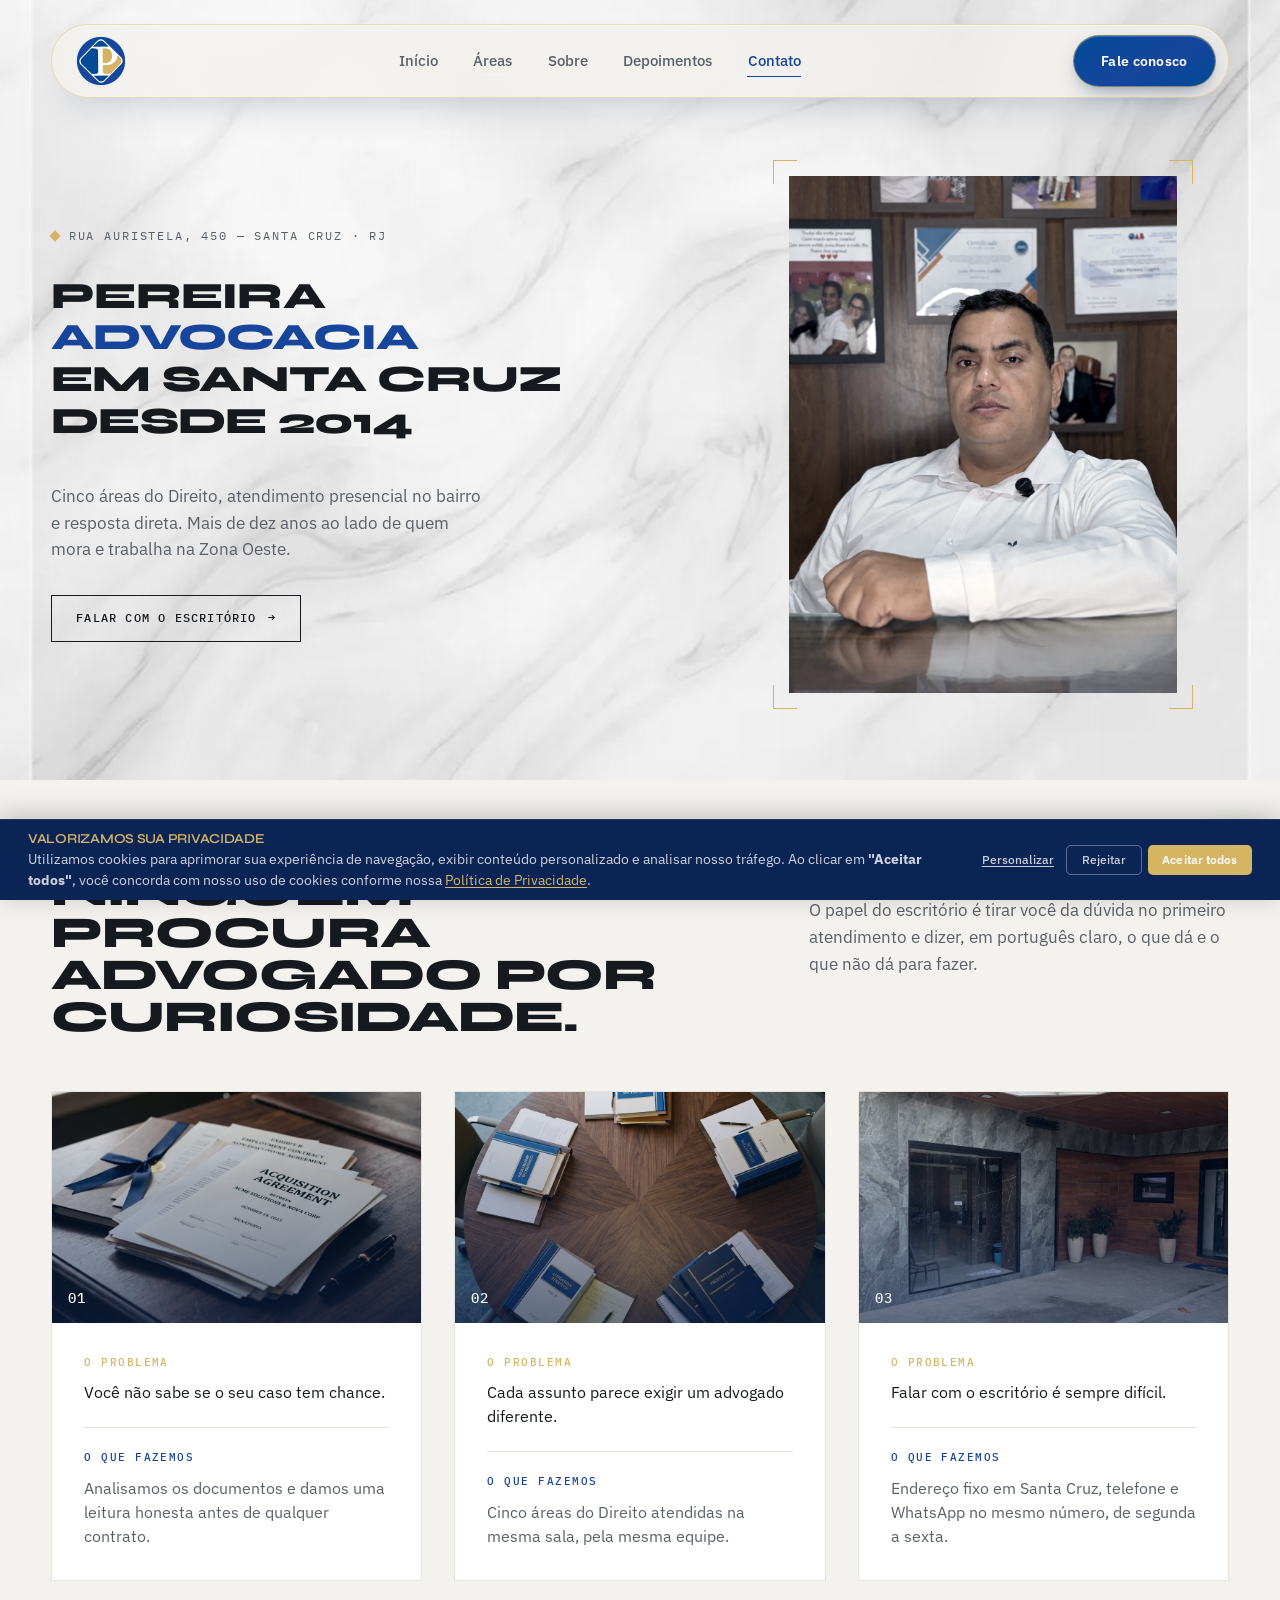
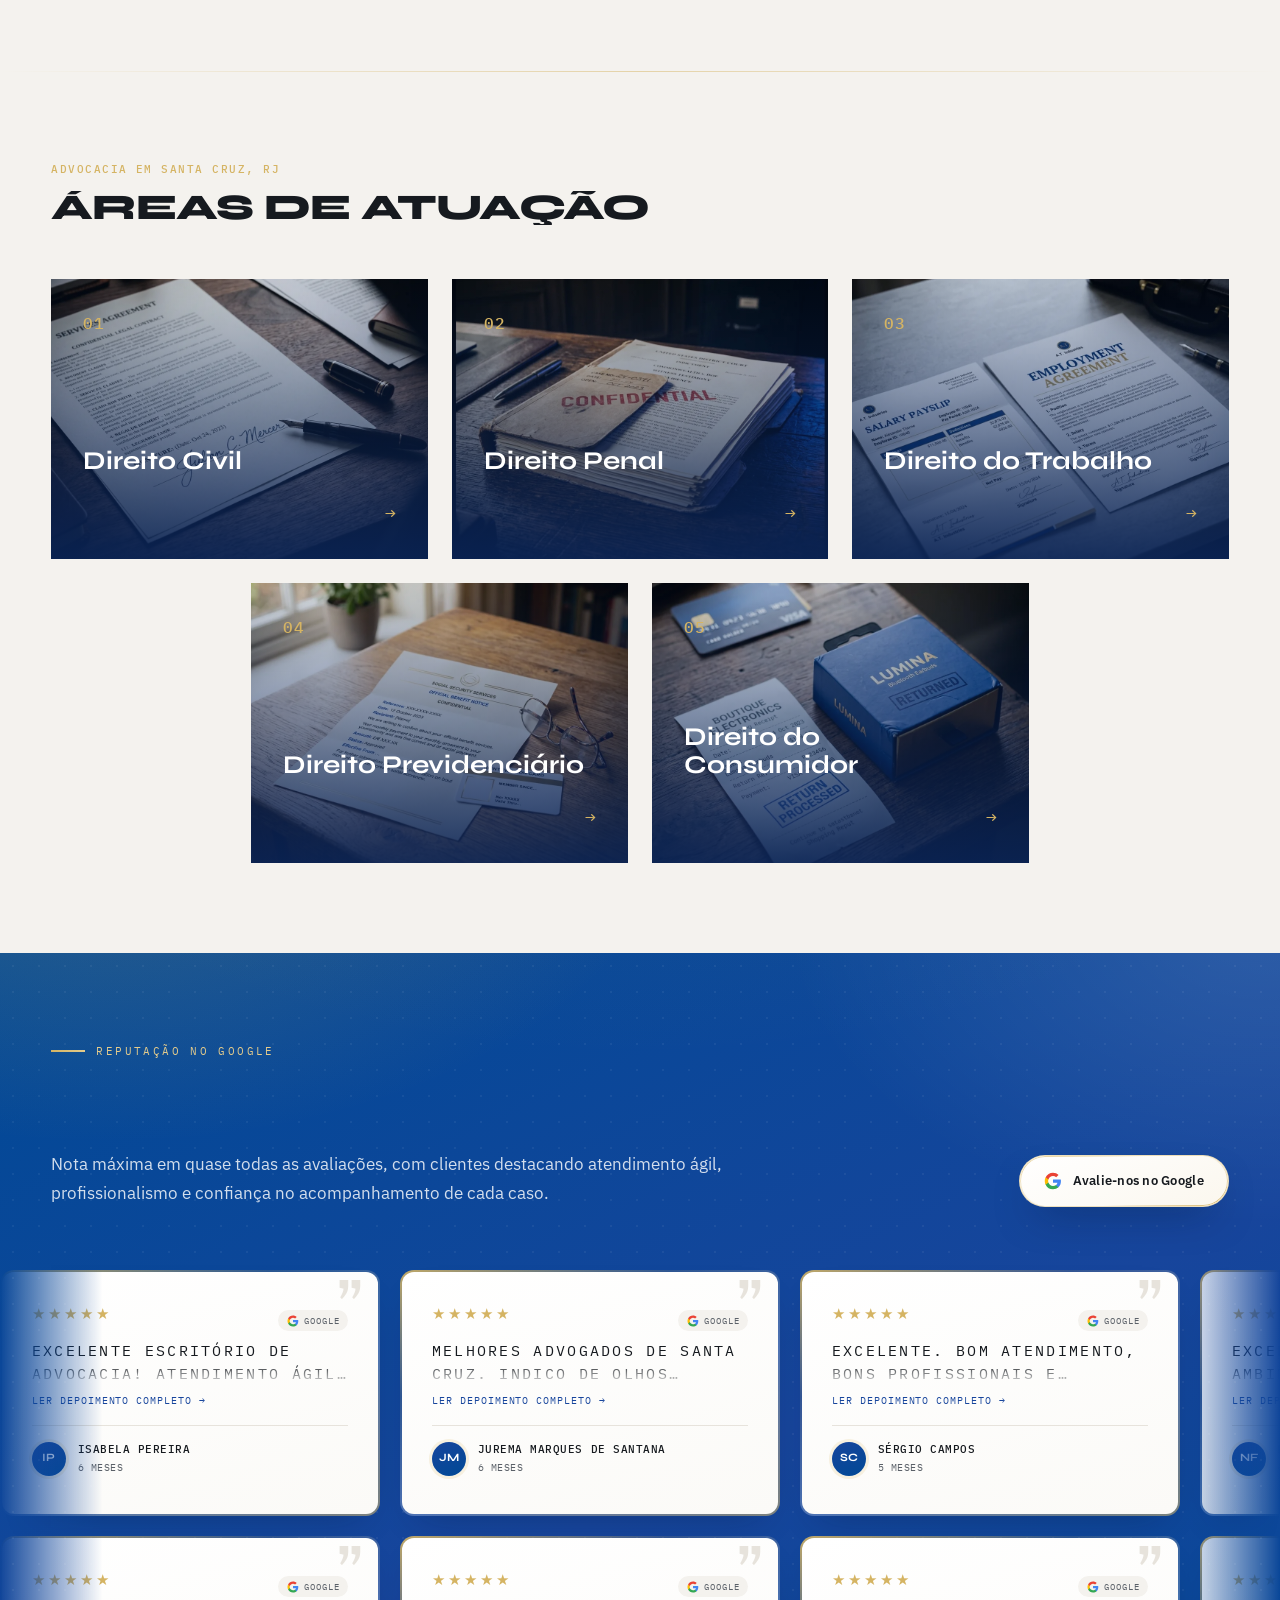
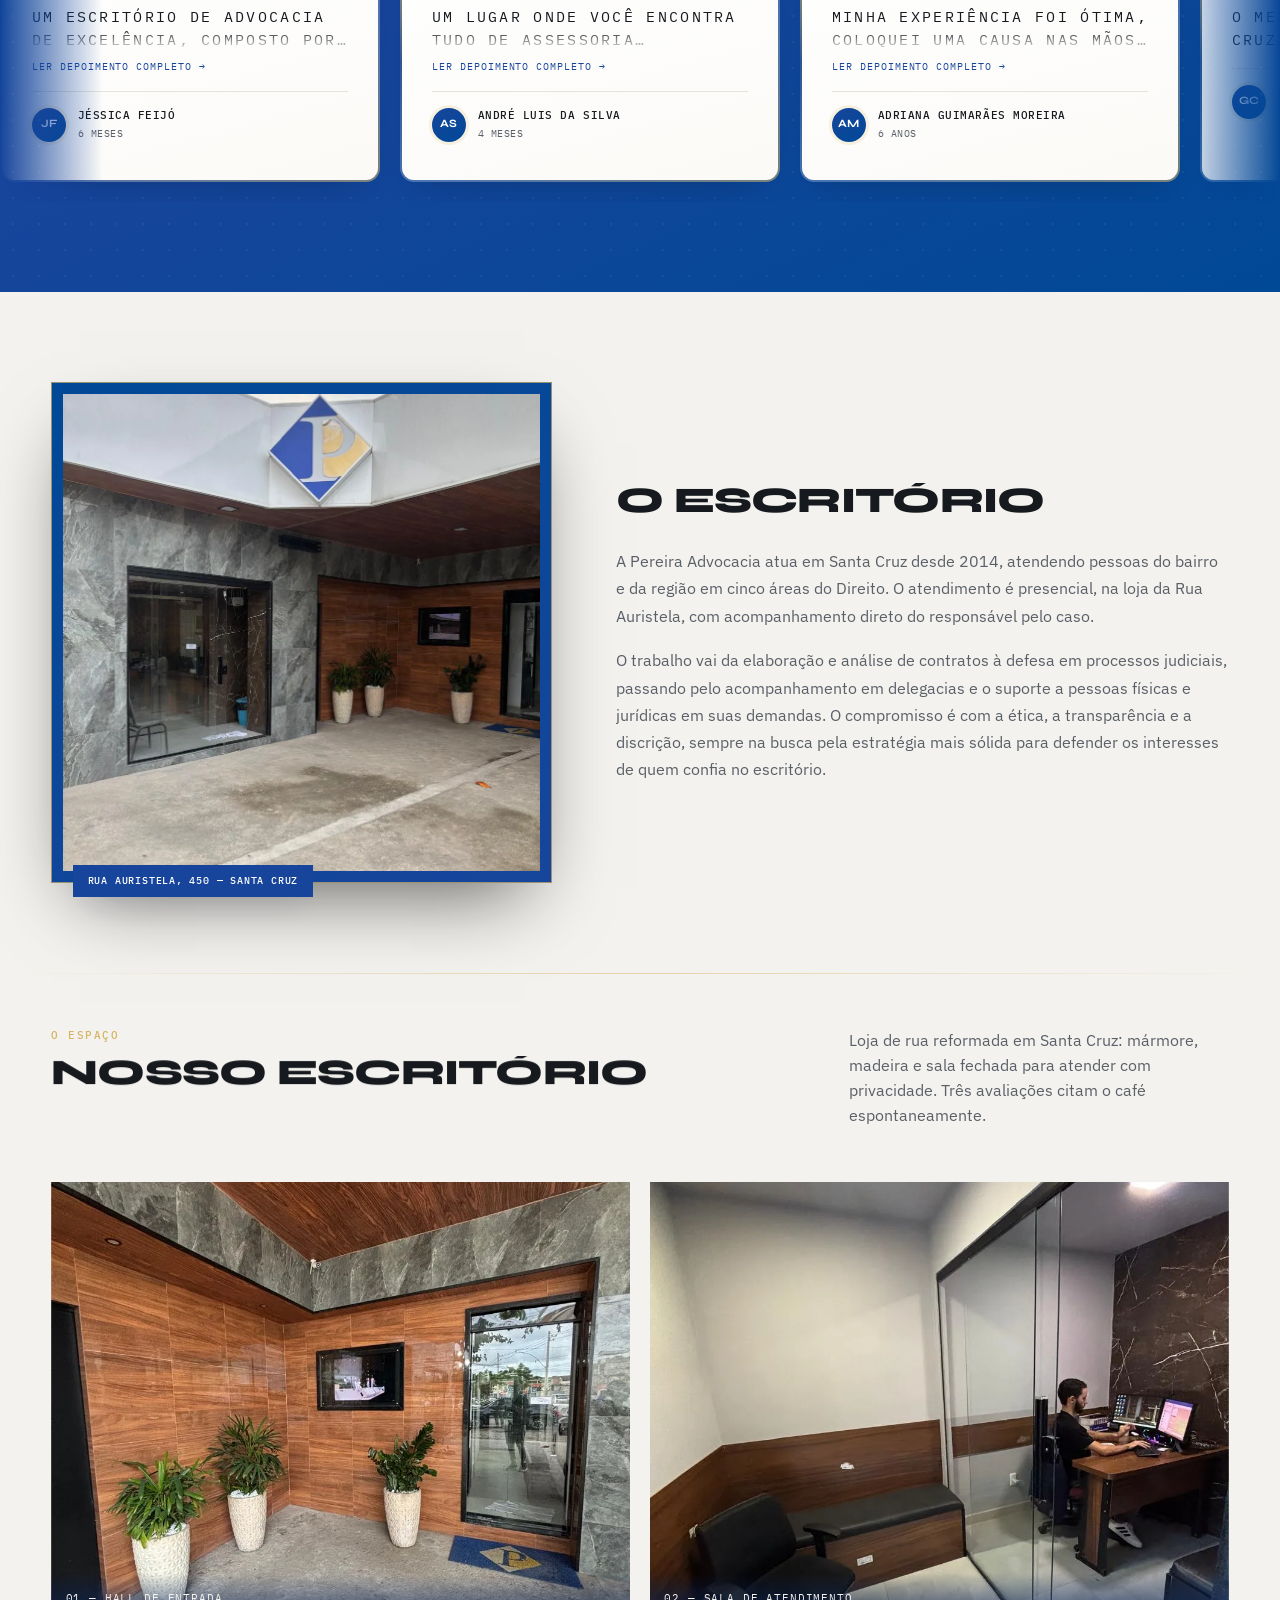
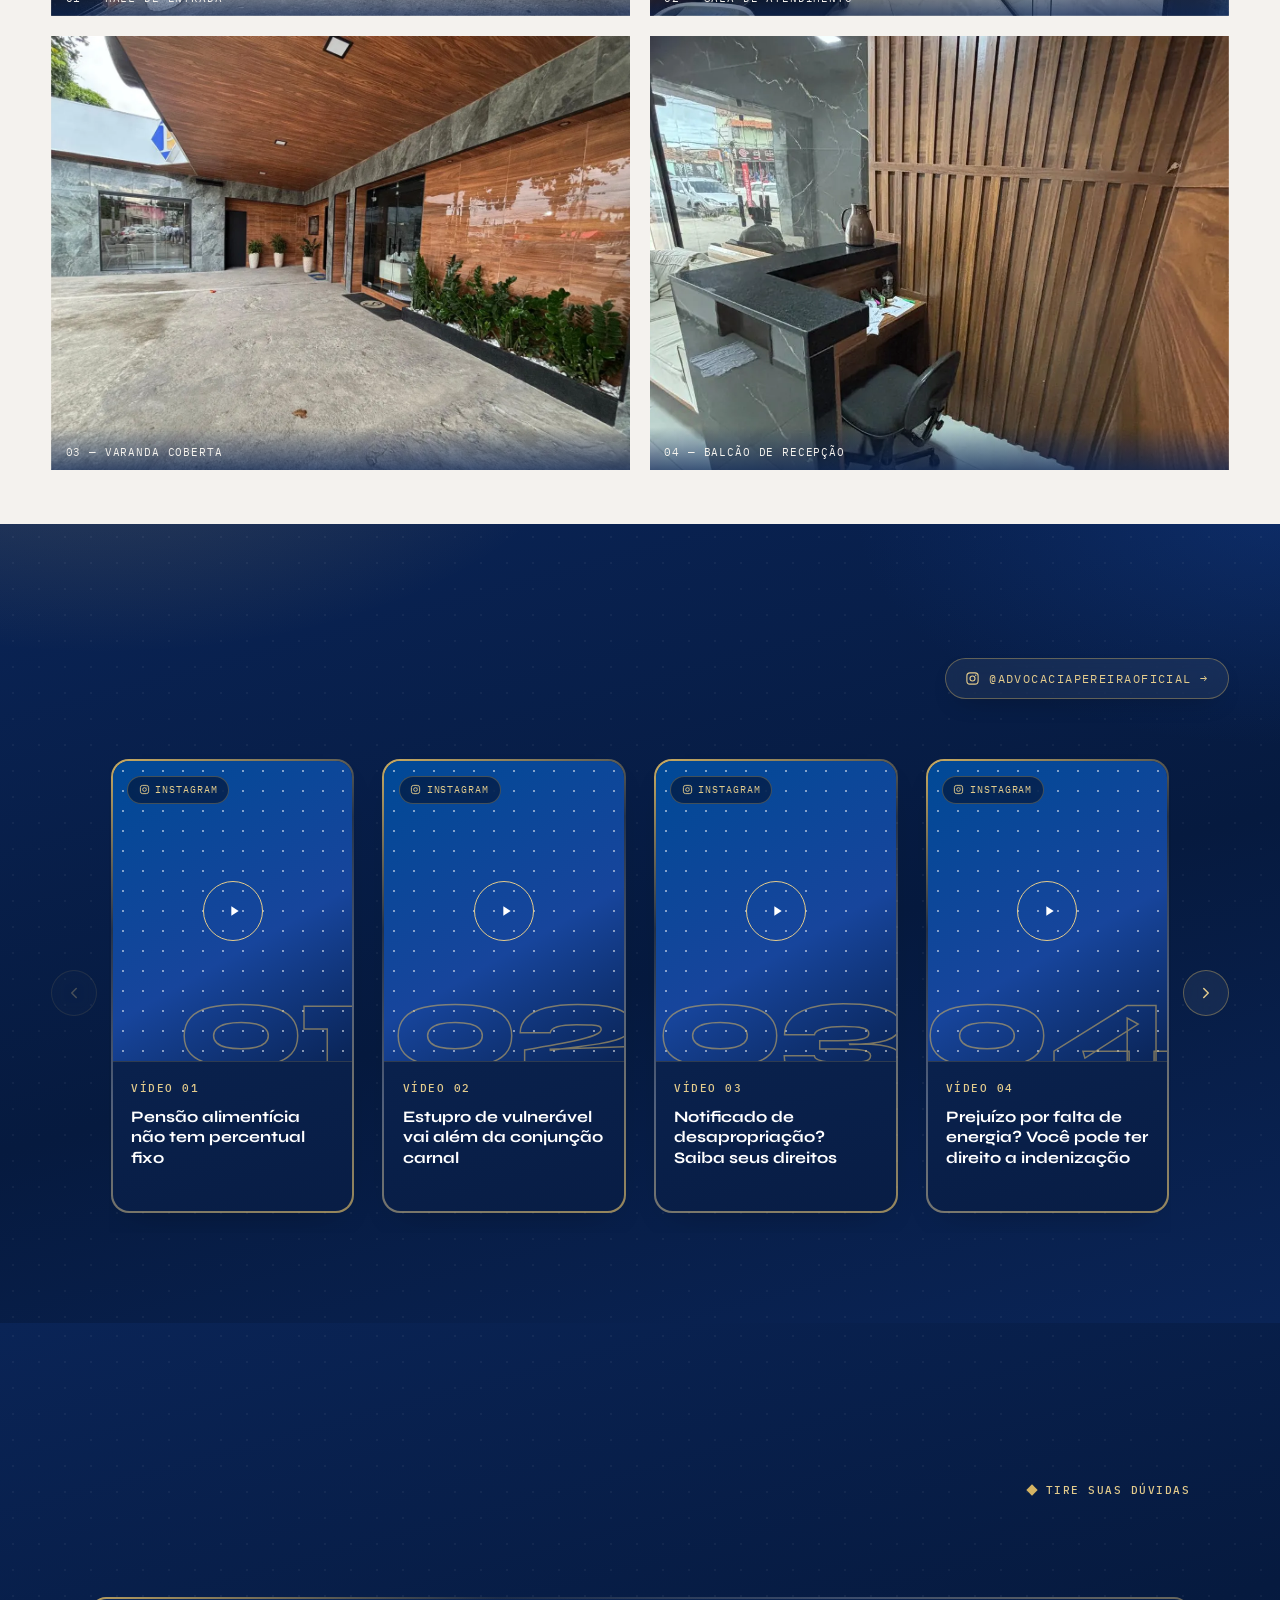
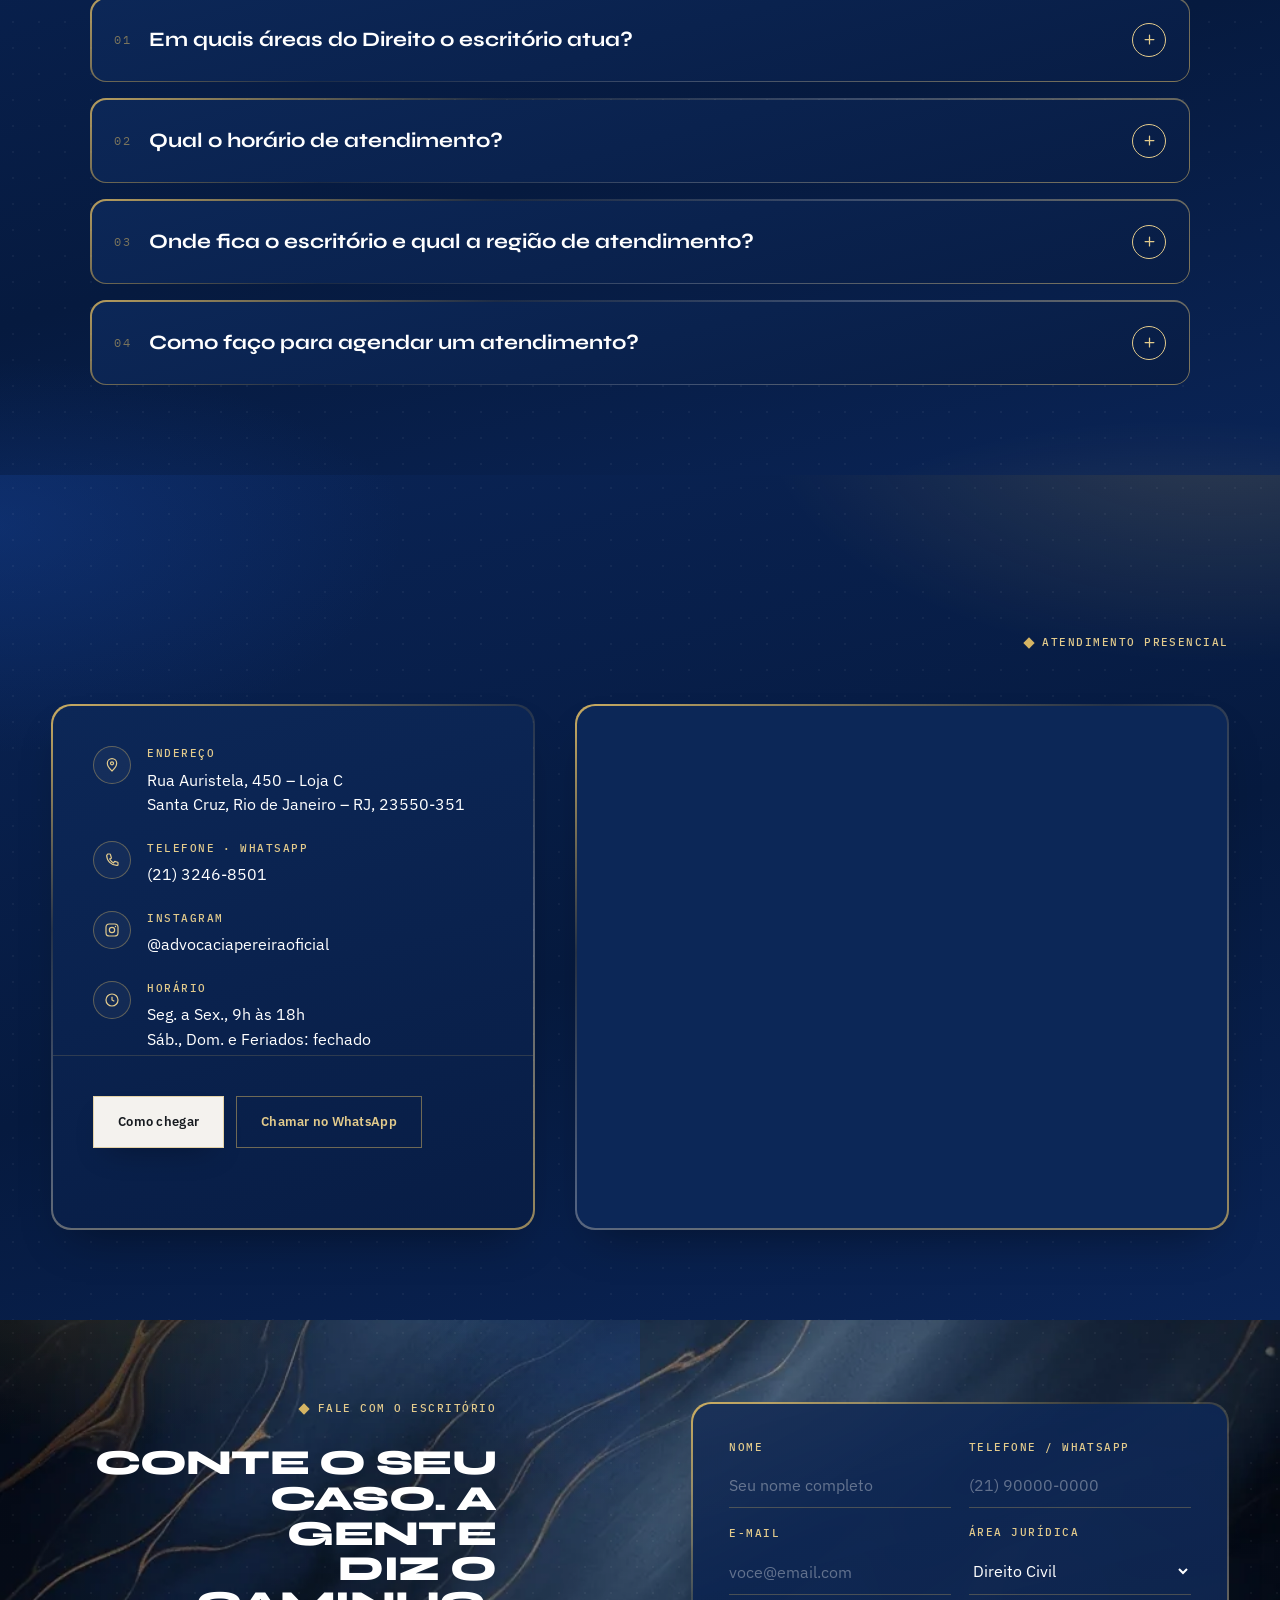
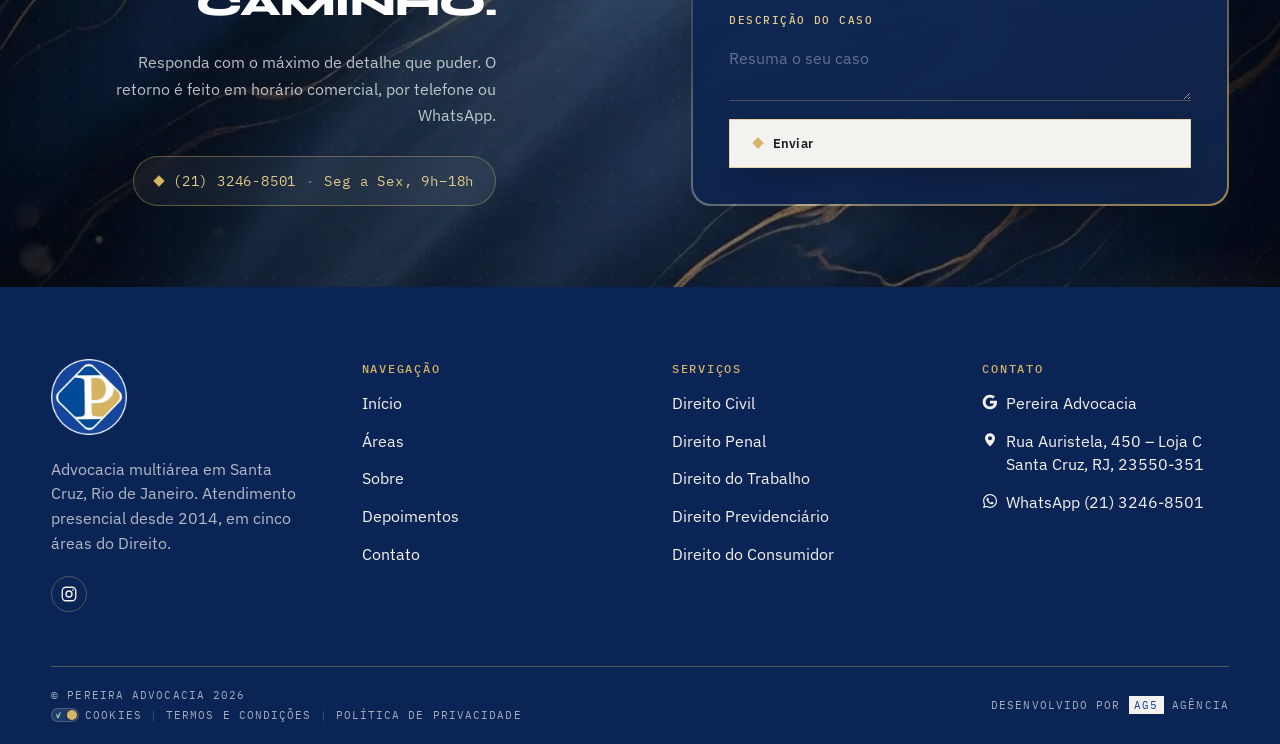
==== index.html @ 73a0a16b "LP Pereira Advocacia — versão inicial" ====
<!DOCTYPE html>
<html lang="pt-BR">
<head>
<meta charset="UTF-8">
<meta name="viewport" content="width=device-width, initial-scale=1">
<title>Advocacia em Santa Cruz, RJ | Pereira Advocacia</title>
<meta name="description" content="Advogados em Santa Cruz, RJ: Direito Civil, Penal, Trabalhista, Previdenciário e do Consumidor. Atendimento presencial desde 2014. Fale agora pelo WhatsApp.">
<link rel="canonical" href="https://pereiraadvocacia.ag5agencia.site/">
<meta name="robots" content="index, follow">
<meta name="author" content="Pereira Advocacia">

<!-- Open Graph -->
<meta property="og:type" content="website">
<meta property="og:site_name" content="Pereira Advocacia">
<meta property="og:title" content="Advocacia em Santa Cruz, RJ | Pereira Advocacia">
<meta property="og:description" content="Advogados em Santa Cruz, RJ: Direito Civil, Penal, Trabalhista, Previdenciário e do Consumidor. Atendimento presencial desde 2014.">
<meta property="og:url" content="https://pereiraadvocacia.ag5agencia.site/">
<meta property="og:image" content="https://pereiraadvocacia.ag5agencia.site/assets/pereira-advocacia-fachada-escritorio-santa-cruz.webp">
<meta property="og:image:alt" content="Fachada do escritório Pereira Advocacia em Santa Cruz, Rio de Janeiro">
<meta property="og:locale" content="pt_BR">

<!-- Twitter Card -->
<meta name="twitter:card" content="summary_large_image">
<meta name="twitter:title" content="Advocacia em Santa Cruz, RJ | Pereira Advocacia">
<meta name="twitter:description" content="Advogados em Santa Cruz, RJ: Direito Civil, Penal, Trabalhista, Previdenciário e do Consumidor. Atendimento presencial desde 2014.">
<meta name="twitter:image" content="https://pereiraadvocacia.ag5agencia.site/assets/pereira-advocacia-fachada-escritorio-santa-cruz.webp">

<!-- Local SEO -->
<meta name="geo.region" content="BR-RJ">
<meta name="geo.placename" content="Santa Cruz, Rio de Janeiro">
<meta name="geo.position" content="-22.9348134;-43.6886969">
<meta name="ICBM" content="-22.9348134, -43.6886969">

<!-- PageSpeed fix: preload da imagem LCP (retrato do hero) -->
<link rel="preload" href="assets/pereira-advocacia-advogado-retrato-perfil.webp" as="image" fetchpriority="high">

<link rel="preconnect" href="https://fonts.googleapis.com">
<link rel="preconnect" href="https://fonts.gstatic.com" crossorigin>

<!-- PageSpeed fix: Google Fonts async-load (elimina render-blocking) -->
<link rel="preload" href="https://fonts.googleapis.com/css2?family=Syne:wght@600;700;800&family=IBM+Plex+Sans:wght@400;500;600&family=IBM+Plex+Mono:wght@400;500&display=swap" as="style" onload="this.onload=null;this.rel='stylesheet'">
<noscript><link href="https://fonts.googleapis.com/css2?family=Syne:wght@600;700;800&family=IBM+Plex+Sans:wght@400;500;600&family=IBM+Plex+Mono:wght@400;500&display=swap" rel="stylesheet"></noscript>

<!-- CSS principal: preload + carga síncrona (evita FOUC) -->
<link rel="preload" href="style.css" as="style">
<link rel="stylesheet" href="style.css">

<!-- PageSpeed fix: CSS não crítico (cookie banner) com carregamento async -->
<link rel="preload" href="cookie-banner.css" as="style" onload="this.onload=null;this.rel='stylesheet'">
<noscript><link rel="stylesheet" href="cookie-banner.css"></noscript>

<link rel="icon" href="assets/favicon-pereira-advocacia.ico">
<script type="application/ld+json">
{
  "@context": "https://schema.org",
  "@graph": [
    {
      "@type": "LegalService",
      "@id": "https://pereiraadvocacia.ag5agencia.site/#negocio",

      "name": "Pereira Advocacia",
      "alternateName": "Advogado Santa Cruz RJ - Pereira Advocacia | Direito Civil | Direito Penal",

      "url": "https://pereiraadvocacia.ag5agencia.site/",
      "logo": "https://pereiraadvocacia.ag5agencia.site/assets/logo-desktop-pereira-advocacia.webp",
      "image": [
        "https://pereiraadvocacia.ag5agencia.site/assets/pereira-advocacia-fachada-escritorio-santa-cruz.webp",
        "https://pereiraadvocacia.ag5agencia.site/assets/pereira-advocacia-advogado-retrato-perfil.webp"
      ],
      "description": "Advogados em Santa Cruz, RJ: Direito Civil, Penal, Trabalhista, Previdenciário e do Consumidor. Atendimento presencial desde 2014.",
      "telephone": "+552132468501",
      "priceRange": "$$",
      "currenciesAccepted": "BRL",
      "foundingDate": "2014",

      "address": {
        "@type": "PostalAddress",
        "streetAddress": "Rua Auristela, 450 - Loja C",
        "addressLocality": "Rio de Janeiro",
        "addressRegion": "RJ",
        "postalCode": "23550-351",
        "addressCountry": "BR"
      },

      "geo": {
        "@type": "GeoCoordinates",
        "latitude": -22.9348134,
        "longitude": -43.6886969
      },

      "openingHoursSpecification": [
        {
          "@type": "OpeningHoursSpecification",
          "dayOfWeek": ["Monday","Tuesday","Wednesday","Thursday","Friday"],
          "opens": "09:00",
          "closes": "18:00"
        }
      ],

      "areaServed": [
        {
          "@type": "City",
          "name": "Rio de Janeiro",
          "containedInPlace": { "@type": "State", "name": "Rio de Janeiro" }
        },
        { "@type": "Place", "name": "Santa Cruz" },
        { "@type": "Place", "name": "Paciência" },
        { "@type": "Place", "name": "Sepetiba" },
        { "@type": "Place", "name": "Guaratiba" },
        { "@type": "Place", "name": "Cosmos" },
        { "@type": "Place", "name": "Campo Grande" }
      ],

      "hasOfferCatalog": {
        "@type": "OfferCatalog",
        "name": "Serviços de Advogado Santa Cruz RJ - Pereira Advocacia | Direito Civil | Direito Penal",
        "itemListElement": [
          {
            "@type": "Offer",
            "itemOffered": {
              "@type": "Service",
              "name": "Direito Civil",
              "description": "Contratos, família e sucessões, cobranças, indenizações e questões de imóveis.",
              "areaServed": "Santa Cruz – RJ",
              "provider": { "@id": "https://pereiraadvocacia.ag5agencia.site/#negocio" }
            }
          },
          {
            "@type": "Offer",
            "itemOffered": {
              "@type": "Service",
              "name": "Direito Penal",
              "description": "Defesa em inquéritos e processos criminais, acompanhamento em audiências e delegacia.",
              "areaServed": "Santa Cruz – RJ",
              "provider": { "@id": "https://pereiraadvocacia.ag5agencia.site/#negocio" }
            }
          },
          {
            "@type": "Offer",
            "itemOffered": {
              "@type": "Service",
              "name": "Direito do Trabalho",
              "description": "Verbas rescisórias, vínculo, horas extras, rescisão indireta e acidentes de trabalho.",
              "areaServed": "Santa Cruz – RJ",
              "provider": { "@id": "https://pereiraadvocacia.ag5agencia.site/#negocio" }
            }
          },
          {
            "@type": "Offer",
            "itemOffered": {
              "@type": "Service",
              "name": "Direito Previdenciário",
              "description": "Aposentadorias, benefícios por incapacidade, revisões e recursos junto ao INSS.",
              "areaServed": "Santa Cruz – RJ",
              "provider": { "@id": "https://pereiraadvocacia.ag5agencia.site/#negocio" }
            }
          },
          {
            "@type": "Offer",
            "itemOffered": {
              "@type": "Service",
              "name": "Direito do Consumidor",
              "description": "Cobranças indevidas, negativação, produtos e serviços com defeito, planos e bancos.",
              "areaServed": "Santa Cruz – RJ",
              "provider": { "@id": "https://pereiraadvocacia.ag5agencia.site/#negocio" }
            }
          }
        ]
      },

      "aggregateRating": {
        "@type": "AggregateRating",
        "ratingValue": "4.9",
        "reviewCount": "30",
        "bestRating": "5",
        "worstRating": "1"
      },

      "identifier": [
        {
          "@type": "PropertyValue",
          "propertyID": "Google CID",
          "value": "11592575977465824691"
        },
        {
          "@type": "PropertyValue",
          "propertyID": "Google Place ID",
          "value": "ChIJ9w8HFW_7mwARs8WTcG4a4aA"
        }
      ],
      "hasMap": "https://maps.google.com/?cid=11592575977465824691",

      "sameAs": [
        "https://maps.google.com/?cid=11592575977465824691",
        "https://www.instagram.com/advocaciapereiraoficial/"
      ]
    },

    {
      "@type": "WebSite",
      "@id": "https://pereiraadvocacia.ag5agencia.site/#website",
      "url": "https://pereiraadvocacia.ag5agencia.site/",
      "name": "Advogado Santa Cruz RJ - Pereira Advocacia | Direito Civil | Direito Penal",
      "publisher": { "@id": "https://pereiraadvocacia.ag5agencia.site/#negocio" },
      "inLanguage": "pt-BR"
    },

    {
      "@type": "WebPage",
      "@id": "https://pereiraadvocacia.ag5agencia.site/#webpage",
      "url": "https://pereiraadvocacia.ag5agencia.site/",
      "name": "Advocacia em Santa Cruz, RJ | Pereira Advocacia",
      "description": "Advogados em Santa Cruz, RJ: Direito Civil, Penal, Trabalhista, Previdenciário e do Consumidor. Atendimento presencial desde 2014.",
      "isPartOf": { "@id": "https://pereiraadvocacia.ag5agencia.site/#website" },
      "about": { "@id": "https://pereiraadvocacia.ag5agencia.site/#negocio" },
      "inLanguage": "pt-BR"
    },

    {
      "@type": "FAQPage",
      "@id": "https://pereiraadvocacia.ag5agencia.site/#faq",
      "mainEntity": [
        {
          "@type": "Question",
          "name": "Em quais áreas do Direito o escritório atua?",
          "acceptedAnswer": {
            "@type": "Answer",
            "text": "Direito Civil, Penal, do Trabalho, Previdenciário e do Consumidor."
          }
        },
        {
          "@type": "Question",
          "name": "Qual o horário de atendimento?",
          "acceptedAnswer": {
            "@type": "Answer",
            "text": "Segunda a sexta, das 9h às 18h. Sábados, domingos e feriados o escritório está fechado."
          }
        },
        {
          "@type": "Question",
          "name": "Onde fica o escritório e qual a região de atendimento?",
          "acceptedAnswer": {
            "@type": "Answer",
            "text": "Rua Auristela, 450 – Loja C, Santa Cruz, Rio de Janeiro – RJ, 23550-351. O atendimento é presencial na loja, para clientes de Santa Cruz e região."
          }
        },
        {
          "@type": "Question",
          "name": "Como faço para agendar um atendimento?",
          "acceptedAnswer": {
            "@type": "Answer",
            "text": "Pelo telefone/WhatsApp (21) 3246-8501, pelo formulário desta página ou presencialmente, no horário de funcionamento."
          }
        }
      ]
    }
  ]
}
</script>
</head>
<body id="top">

<div class="nav-sentinel" aria-hidden="true"></div>

<header class="nav" id="nav">
  <div class="nav__pill">
    <a class="nav__logo" href="#top" aria-label="Pereira Advocacia — início">
      <img src="assets/logo-desktop-pereira-advocacia.webp" alt="Pereira Advocacia" width="400" height="400">
    </a>
    <button class="nav__toggle" type="button" id="navToggle" aria-expanded="false" aria-controls="drawer" aria-label="Abrir menu">
      <span></span><span></span><span></span>
    </button>
    <nav class="nav__menu" id="navMenu" aria-label="Navegação principal">
      <a href="#top">Início</a>
      <a href="#areas">Áreas</a>
      <a href="#sobre">Sobre</a>
      <a href="#avaliacoes">Depoimentos</a>
      <a href="#contato">Contato</a>
    </nav>
    <a class="btn btn--wa nav__cta" href="https://wa.me/552132468501?text=Ol%C3%A1%2C%20vim%20atrav%C3%A9s%20do%20site%20e%20gostaria%20de%20agendar%20uma%20consulta." target="_blank" rel="noopener noreferrer">Fale conosco</a>
  </div>
</header>

<main>
<!-- HERO — modelo C editorial -->
<section class="hero">
  <div class="hero__grid">
    <div class="hero__text">
      <!-- PageSpeed fix: removida a classe .reveal (opacity:0 até o JS) — este é o elemento LCP candidato, precisa ficar visível de imediato -->
      <p class="eyebrow"><span class="losango"></span>Rua Auristela, 450 — Santa Cruz · RJ</p>
      <h1 class="hero__title">
        <span class="mask"><span class="mask__line">Pereira</span></span>
        <span class="mask"><span class="mask__line mask__line--azul">Advocacia</span></span>
        <span class="mask"><span class="mask__line">em Santa Cruz desde 2014</span></span>
      </h1>
      <div class="hero__foot reveal" data-delay="700">
        <p>Cinco áreas do Direito, atendimento presencial no bairro e resposta direta. Mais de dez anos ao lado de quem mora e trabalha na Zona Oeste.</p>
        <div class="hero__foot-row">
          <a class="hero__cta" href="#contato"><span>Falar com o escritório</span><i aria-hidden="true">→</i></a>
        </div>
      </div>
    </div>
    <div class="hero__media" id="heroMedia">
      <span class="hero__corner hero__corner--tl" aria-hidden="true"></span>
      <span class="hero__corner hero__corner--tr" aria-hidden="true"></span>
      <span class="hero__corner hero__corner--bl" aria-hidden="true"></span>
      <span class="hero__corner hero__corner--br" aria-hidden="true"></span>
      <figure class="hero__portrait">
        <img src="assets/pereira-advocacia-advogado-retrato-perfil.webp" alt="Advogado responsável no escritório Pereira Advocacia" fetchpriority="high" width="1092" height="1441">
      </figure>
    </div>
  </div>
</section>

<!-- DOR E SOLUÇÃO -->
<section class="dor">
  <div class="dor__inner">
    <div class="sec-head">
      <h2 class="h2 h2--dark mask-wrap"><span class="mask"><span class="mask__line">Ninguém procura</span></span><span class="mask"><span class="mask__line">advogado por curiosidade.</span></span></h2>
      <p class="dor__lead">Quem chega aqui já tem um problema em andamento. O papel do escritório é tirar você da dúvida no primeiro atendimento e dizer, em português claro, o que dá e o que não dá para fazer.</p>
    </div>
    <div class="dor__cards">
      <article class="dor__card reveal">
        <div class="dor__card-media">
          <img src="assets/pereira-advocacia-analise-documentos.webp" alt="Documentos jurídicos e contrato empilhados sobre mesa de madeira escura para análise de viabilidade do caso" loading="lazy" width="1024" height="1024">
          <span class="dor__num">01</span>
        </div>
        <div class="dor__card-body">
          <p class="label label--ouro">O problema</p>
          <p class="dor__p">Você não sabe se o seu caso tem chance.</p>
          <p class="label label--azul dor__sep">O que fazemos</p>
          <p class="dor__p dor__p--soft">Analisamos os documentos e damos uma leitura honesta antes de qualquer contrato.</p>
        </div>
      </article>
      <article class="dor__card reveal">
        <div class="dor__card-media">
          <img src="assets/pereira-advocacia-convergencia-areas.webp" alt="Mesa de reunião com materiais de 5 áreas do Direito convergindo ao centro representando atendimento integrado" loading="lazy" width="1024" height="1024">
          <span class="dor__num">02</span>
        </div>
        <div class="dor__card-body">
          <p class="label label--ouro">O problema</p>
          <p class="dor__p">Cada assunto parece exigir um advogado diferente.</p>
          <p class="label label--azul dor__sep">O que fazemos</p>
          <p class="dor__p dor__p--soft">Cinco áreas do Direito atendidas na mesma sala, pela mesma equipe.</p>
        </div>
      </article>
      <article class="dor__card reveal">
        <div class="dor__card-media">
          <img src="assets/pereira-advocacia-fachada-escritorio-santa-cruz.webp" alt="Fachada do escritório Pereira Advocacia em Santa Cruz, Rio de Janeiro" loading="lazy" width="960" height="1280">
          <span class="dor__num">03</span>
        </div>
        <div class="dor__card-body">
          <p class="label label--ouro">O problema</p>
          <p class="dor__p">Falar com o escritório é sempre difícil.</p>
          <p class="label label--azul dor__sep">O que fazemos</p>
          <p class="dor__p dor__p--soft">Endereço fixo em Santa Cruz, telefone e WhatsApp no mesmo número, de segunda a sexta.</p>
        </div>
      </article>
    </div>
  </div>
</section>

<div class="sec-divider" aria-hidden="true"></div>

<!-- ÁREAS DE ATUAÇÃO — modelo F -->
<section class="areas" id="areas">
  <div class="wrap">
    <div class="sec-head">
      <p class="label label--ouro">Advocacia em Santa Cruz, RJ</p>
      <h2 class="h2 h2--dark mask-wrap"><span class="mask"><span class="mask__line">Áreas de atuação</span></span></h2>
    </div>
    <div class="areas__grid">
      <a class="area reveal" href="#contato" style="background-image:url('assets/pereira-advocacia-area-direito-civil.webp')">
        <span class="area__num">01</span>
        <span class="area__body">
          <span class="area__title">Direito Civil</span>
          <span class="area__desc">Contratos, família e sucessões, cobranças, indenizações e questões de imóveis.</span>
        </span>
        <span class="area__arrow">→</span>
      </a>
      <a class="area reveal" href="#contato" style="background-image:url('assets/pereira-advocacia-area-direito-penal.webp')">
        <span class="area__num">02</span>
        <span class="area__body">
          <span class="area__title">Direito Penal</span>
          <span class="area__desc">Defesa em inquéritos e processos criminais, acompanhamento em audiências e delegacia.</span>
        </span>
        <span class="area__arrow">→</span>
      </a>
      <a class="area reveal" href="#contato" style="background-image:url('assets/pereira-advocacia-area-direito-trabalho.webp')">
        <span class="area__num">03</span>
        <span class="area__body">
          <span class="area__title">Direito do Trabalho</span>
          <span class="area__desc">Verbas rescisórias, vínculo, horas extras, rescisão indireta e acidentes de trabalho.</span>
        </span>
        <span class="area__arrow">→</span>
      </a>
      <a class="area reveal" href="#contato" style="background-image:url('assets/pereira-advocacia-area-direito-previdenciario.webp')">
        <span class="area__num">04</span>
        <span class="area__body">
          <span class="area__title">Direito Previdenciário</span>
          <span class="area__desc">Aposentadorias, benefícios por incapacidade, revisões e recursos junto ao INSS.</span>
        </span>
        <span class="area__arrow">→</span>
      </a>
      <a class="area reveal" href="#contato" style="background-image:url('assets/pereira-advocacia-area-direito-consumidor.webp')">
        <span class="area__num">05</span>
        <span class="area__body">
          <span class="area__title">Direito do Consumidor</span>
          <span class="area__desc">Cobranças indevidas, negativação, produtos e serviços com defeito, planos e bancos.</span>
        </span>
        <span class="area__arrow">→</span>
      </a>
    </div>
  </div>
</section>

<!-- AVALIAÇÕES — modelo A -->
<section class="avaliacoes" id="avaliacoes">
  <div class="google reveal">
    <div class="google__nota">
      <div>
        <p class="google__eyebrow">Reputação no Google</p>
        <h2 class="h2 mask-wrap google__titulo"><span class="mask"><span class="mask__line">Avaliações reais</span></span></h2>
        <p class="google__p">Nota máxima em quase todas as avaliações, com clientes destacando atendimento ágil, profissionalismo e confiança no acompanhamento de cada caso.</p>
      </div>
    </div>
    <a class="btn btn--google-premium" href="https://share.google/x3u8LxCRu5mNGIFWN" target="_blank" rel="noopener noreferrer"><svg viewBox="0 0 24 24" aria-hidden="true"><path fill="#4285F4" d="M22.56 12.25c0-.78-.07-1.53-.2-2.25H12v4.26h5.92a5.06 5.06 0 0 1-2.2 3.32v2.77h3.57c2.08-1.92 3.28-4.74 3.28-8.1z"/><path fill="#34A853" d="M12 23c2.97 0 5.46-.98 7.28-2.66l-3.57-2.77c-.99.66-2.25 1.06-3.71 1.06-2.86 0-5.29-1.93-6.16-4.53H2.18v2.84A10.99 10.99 0 0 0 12 23z"/><path fill="#FBBC05" d="M5.84 14.09A6.6 6.6 0 0 1 5.5 12c0-.73.12-1.43.34-2.09V7.07H2.18A10.99 10.99 0 0 0 1 12c0 1.77.42 3.45 1.18 4.93l3.66-2.84z"/><path fill="#EA4335" d="M12 5.38c1.62 0 3.06.56 4.21 1.64l3.15-3.15C17.45 2.09 14.97 1 12 1 7.7 1 3.99 3.47 2.18 7.07l3.66 2.84C6.71 7.31 9.14 5.38 12 5.38z"/></svg>Avalie-nos no Google</a>
  </div>

  <div class="mq mq--depo">
    <div class="mq__track mq__track--slow">
      <div class="mq__group mq__group--cards">
        <article class="depo" tabindex="0" role="button" aria-haspopup="dialog"><div class="depo__inner">
          <div class="depo__top"><p class="stars">★★★★★</p><span class="depo__google"><svg viewBox="0 0 24 24" aria-hidden="true"><path fill="#4285F4" d="M22.56 12.25c0-.78-.07-1.53-.2-2.25H12v4.26h5.92a5.06 5.06 0 0 1-2.2 3.32v2.77h3.57c2.08-1.92 3.28-4.74 3.28-8.1z"/><path fill="#34A853" d="M12 23c2.97 0 5.46-.98 7.28-2.66l-3.57-2.77c-.99.66-2.25 1.06-3.71 1.06-2.86 0-5.29-1.93-6.16-4.53H2.18v2.84A10.99 10.99 0 0 0 12 23z"/><path fill="#FBBC05" d="M5.84 14.09A6.6 6.6 0 0 1 5.5 12c0-.73.12-1.43.34-2.09V7.07H2.18A10.99 10.99 0 0 0 1 12c0 1.77.42 3.45 1.18 4.93l3.66-2.84z"/><path fill="#EA4335" d="M12 5.38c1.62 0 3.06.56 4.21 1.64l3.15-3.15C17.45 2.09 14.97 1 12 1 7.7 1 3.99 3.47 2.18 7.07l3.66 2.84C6.71 7.31 9.14 5.38 12 5.38z"/></svg>Google</span></div>
          <p class="depo__t">Excelente escritório de advocacia! Atendimento ágil, profissionais extremamente capacitados e comprometidos com o cliente.</p>
          <span class="depo__ler">Ler depoimento completo →</span>
          <p class="depo__a"><span class="depo__ini">IP</span><span class="depo__a-txt"><span class="depo__nome">Isabela Pereira</span><span class="depo__tempo">6 meses</span></span></p>
        </div></article>
        <article class="depo" tabindex="0" role="button" aria-haspopup="dialog"><div class="depo__inner">
          <div class="depo__top"><p class="stars">★★★★★</p><span class="depo__google"><svg viewBox="0 0 24 24" aria-hidden="true"><path fill="#4285F4" d="M22.56 12.25c0-.78-.07-1.53-.2-2.25H12v4.26h5.92a5.06 5.06 0 0 1-2.2 3.32v2.77h3.57c2.08-1.92 3.28-4.74 3.28-8.1z"/><path fill="#34A853" d="M12 23c2.97 0 5.46-.98 7.28-2.66l-3.57-2.77c-.99.66-2.25 1.06-3.71 1.06-2.86 0-5.29-1.93-6.16-4.53H2.18v2.84A10.99 10.99 0 0 0 12 23z"/><path fill="#FBBC05" d="M5.84 14.09A6.6 6.6 0 0 1 5.5 12c0-.73.12-1.43.34-2.09V7.07H2.18A10.99 10.99 0 0 0 1 12c0 1.77.42 3.45 1.18 4.93l3.66-2.84z"/><path fill="#EA4335" d="M12 5.38c1.62 0 3.06.56 4.21 1.64l3.15-3.15C17.45 2.09 14.97 1 12 1 7.7 1 3.99 3.47 2.18 7.07l3.66 2.84C6.71 7.31 9.14 5.38 12 5.38z"/></svg>Google</span></div>
          <p class="depo__t">Melhores advogados de Santa Cruz. Indico de olhos fechados.</p>
          <span class="depo__ler">Ler depoimento completo →</span>
          <p class="depo__a"><span class="depo__ini">JM</span><span class="depo__a-txt"><span class="depo__nome">Jurema Marques de Santana</span><span class="depo__tempo">6 meses</span></span></p>
        </div></article>
        <article class="depo" tabindex="0" role="button" aria-haspopup="dialog"><div class="depo__inner">
          <div class="depo__top"><p class="stars">★★★★★</p><span class="depo__google"><svg viewBox="0 0 24 24" aria-hidden="true"><path fill="#4285F4" d="M22.56 12.25c0-.78-.07-1.53-.2-2.25H12v4.26h5.92a5.06 5.06 0 0 1-2.2 3.32v2.77h3.57c2.08-1.92 3.28-4.74 3.28-8.1z"/><path fill="#34A853" d="M12 23c2.97 0 5.46-.98 7.28-2.66l-3.57-2.77c-.99.66-2.25 1.06-3.71 1.06-2.86 0-5.29-1.93-6.16-4.53H2.18v2.84A10.99 10.99 0 0 0 12 23z"/><path fill="#FBBC05" d="M5.84 14.09A6.6 6.6 0 0 1 5.5 12c0-.73.12-1.43.34-2.09V7.07H2.18A10.99 10.99 0 0 0 1 12c0 1.77.42 3.45 1.18 4.93l3.66-2.84z"/><path fill="#EA4335" d="M12 5.38c1.62 0 3.06.56 4.21 1.64l3.15-3.15C17.45 2.09 14.97 1 12 1 7.7 1 3.99 3.47 2.18 7.07l3.66 2.84C6.71 7.31 9.14 5.38 12 5.38z"/></svg>Google</span></div>
          <p class="depo__t">Excelente. Bom atendimento, bons profissionais e esclarecimento total.</p>
          <span class="depo__ler">Ler depoimento completo →</span>
          <p class="depo__a"><span class="depo__ini">SC</span><span class="depo__a-txt"><span class="depo__nome">Sérgio Campos</span><span class="depo__tempo">5 meses</span></span></p>
        </div></article>
        <article class="depo" tabindex="0" role="button" aria-haspopup="dialog"><div class="depo__inner">
          <div class="depo__top"><p class="stars">★★★★★</p><span class="depo__google"><svg viewBox="0 0 24 24" aria-hidden="true"><path fill="#4285F4" d="M22.56 12.25c0-.78-.07-1.53-.2-2.25H12v4.26h5.92a5.06 5.06 0 0 1-2.2 3.32v2.77h3.57c2.08-1.92 3.28-4.74 3.28-8.1z"/><path fill="#34A853" d="M12 23c2.97 0 5.46-.98 7.28-2.66l-3.57-2.77c-.99.66-2.25 1.06-3.71 1.06-2.86 0-5.29-1.93-6.16-4.53H2.18v2.84A10.99 10.99 0 0 0 12 23z"/><path fill="#FBBC05" d="M5.84 14.09A6.6 6.6 0 0 1 5.5 12c0-.73.12-1.43.34-2.09V7.07H2.18A10.99 10.99 0 0 0 1 12c0 1.77.42 3.45 1.18 4.93l3.66-2.84z"/><path fill="#EA4335" d="M12 5.38c1.62 0 3.06.56 4.21 1.64l3.15-3.15C17.45 2.09 14.97 1 12 1 7.7 1 3.99 3.47 2.18 7.07l3.66 2.84C6.71 7.31 9.14 5.38 12 5.38z"/></svg>Google</span></div>
          <p class="depo__t">Excelentes profissionais. Um ambiente agradável e com um ótimo cafezinho.</p>
          <span class="depo__ler">Ler depoimento completo →</span>
          <p class="depo__a"><span class="depo__ini">NF</span><span class="depo__a-txt"><span class="depo__nome">Nelson Faria</span><span class="depo__tempo">6 meses</span></span></p>
        </div></article>
      </div>
      <div class="mq__group mq__group--cards" aria-hidden="true">
        <article class="depo" tabindex="0" role="button" aria-haspopup="dialog"><div class="depo__inner">
          <div class="depo__top"><p class="stars">★★★★★</p><span class="depo__google"><svg viewBox="0 0 24 24" aria-hidden="true"><path fill="#4285F4" d="M22.56 12.25c0-.78-.07-1.53-.2-2.25H12v4.26h5.92a5.06 5.06 0 0 1-2.2 3.32v2.77h3.57c2.08-1.92 3.28-4.74 3.28-8.1z"/><path fill="#34A853" d="M12 23c2.97 0 5.46-.98 7.28-2.66l-3.57-2.77c-.99.66-2.25 1.06-3.71 1.06-2.86 0-5.29-1.93-6.16-4.53H2.18v2.84A10.99 10.99 0 0 0 12 23z"/><path fill="#FBBC05" d="M5.84 14.09A6.6 6.6 0 0 1 5.5 12c0-.73.12-1.43.34-2.09V7.07H2.18A10.99 10.99 0 0 0 1 12c0 1.77.42 3.45 1.18 4.93l3.66-2.84z"/><path fill="#EA4335" d="M12 5.38c1.62 0 3.06.56 4.21 1.64l3.15-3.15C17.45 2.09 14.97 1 12 1 7.7 1 3.99 3.47 2.18 7.07l3.66 2.84C6.71 7.31 9.14 5.38 12 5.38z"/></svg>Google</span></div>
          <p class="depo__t">Excelente escritório de advocacia! Atendimento ágil, profissionais extremamente capacitados e comprometidos com o cliente.</p>
          <span class="depo__ler">Ler depoimento completo →</span>
          <p class="depo__a"><span class="depo__ini">IP</span><span class="depo__a-txt"><span class="depo__nome">Isabela Pereira</span><span class="depo__tempo">6 meses</span></span></p>
        </div></article>
        <article class="depo" tabindex="0" role="button" aria-haspopup="dialog"><div class="depo__inner">
          <div class="depo__top"><p class="stars">★★★★★</p><span class="depo__google"><svg viewBox="0 0 24 24" aria-hidden="true"><path fill="#4285F4" d="M22.56 12.25c0-.78-.07-1.53-.2-2.25H12v4.26h5.92a5.06 5.06 0 0 1-2.2 3.32v2.77h3.57c2.08-1.92 3.28-4.74 3.28-8.1z"/><path fill="#34A853" d="M12 23c2.97 0 5.46-.98 7.28-2.66l-3.57-2.77c-.99.66-2.25 1.06-3.71 1.06-2.86 0-5.29-1.93-6.16-4.53H2.18v2.84A10.99 10.99 0 0 0 12 23z"/><path fill="#FBBC05" d="M5.84 14.09A6.6 6.6 0 0 1 5.5 12c0-.73.12-1.43.34-2.09V7.07H2.18A10.99 10.99 0 0 0 1 12c0 1.77.42 3.45 1.18 4.93l3.66-2.84z"/><path fill="#EA4335" d="M12 5.38c1.62 0 3.06.56 4.21 1.64l3.15-3.15C17.45 2.09 14.97 1 12 1 7.7 1 3.99 3.47 2.18 7.07l3.66 2.84C6.71 7.31 9.14 5.38 12 5.38z"/></svg>Google</span></div>
          <p class="depo__t">Melhores advogados de Santa Cruz. Indico de olhos fechados.</p>
          <span class="depo__ler">Ler depoimento completo →</span>
          <p class="depo__a"><span class="depo__ini">JM</span><span class="depo__a-txt"><span class="depo__nome">Jurema Marques de Santana</span><span class="depo__tempo">6 meses</span></span></p>
        </div></article>
        <article class="depo" tabindex="0" role="button" aria-haspopup="dialog"><div class="depo__inner">
          <div class="depo__top"><p class="stars">★★★★★</p><span class="depo__google"><svg viewBox="0 0 24 24" aria-hidden="true"><path fill="#4285F4" d="M22.56 12.25c0-.78-.07-1.53-.2-2.25H12v4.26h5.92a5.06 5.06 0 0 1-2.2 3.32v2.77h3.57c2.08-1.92 3.28-4.74 3.28-8.1z"/><path fill="#34A853" d="M12 23c2.97 0 5.46-.98 7.28-2.66l-3.57-2.77c-.99.66-2.25 1.06-3.71 1.06-2.86 0-5.29-1.93-6.16-4.53H2.18v2.84A10.99 10.99 0 0 0 12 23z"/><path fill="#FBBC05" d="M5.84 14.09A6.6 6.6 0 0 1 5.5 12c0-.73.12-1.43.34-2.09V7.07H2.18A10.99 10.99 0 0 0 1 12c0 1.77.42 3.45 1.18 4.93l3.66-2.84z"/><path fill="#EA4335" d="M12 5.38c1.62 0 3.06.56 4.21 1.64l3.15-3.15C17.45 2.09 14.97 1 12 1 7.7 1 3.99 3.47 2.18 7.07l3.66 2.84C6.71 7.31 9.14 5.38 12 5.38z"/></svg>Google</span></div>
          <p class="depo__t">Excelente. Bom atendimento, bons profissionais e esclarecimento total.</p>
          <span class="depo__ler">Ler depoimento completo →</span>
          <p class="depo__a"><span class="depo__ini">SC</span><span class="depo__a-txt"><span class="depo__nome">Sérgio Campos</span><span class="depo__tempo">5 meses</span></span></p>
        </div></article>
        <article class="depo" tabindex="0" role="button" aria-haspopup="dialog"><div class="depo__inner">
          <div class="depo__top"><p class="stars">★★★★★</p><span class="depo__google"><svg viewBox="0 0 24 24" aria-hidden="true"><path fill="#4285F4" d="M22.56 12.25c0-.78-.07-1.53-.2-2.25H12v4.26h5.92a5.06 5.06 0 0 1-2.2 3.32v2.77h3.57c2.08-1.92 3.28-4.74 3.28-8.1z"/><path fill="#34A853" d="M12 23c2.97 0 5.46-.98 7.28-2.66l-3.57-2.77c-.99.66-2.25 1.06-3.71 1.06-2.86 0-5.29-1.93-6.16-4.53H2.18v2.84A10.99 10.99 0 0 0 12 23z"/><path fill="#FBBC05" d="M5.84 14.09A6.6 6.6 0 0 1 5.5 12c0-.73.12-1.43.34-2.09V7.07H2.18A10.99 10.99 0 0 0 1 12c0 1.77.42 3.45 1.18 4.93l3.66-2.84z"/><path fill="#EA4335" d="M12 5.38c1.62 0 3.06.56 4.21 1.64l3.15-3.15C17.45 2.09 14.97 1 12 1 7.7 1 3.99 3.47 2.18 7.07l3.66 2.84C6.71 7.31 9.14 5.38 12 5.38z"/></svg>Google</span></div>
          <p class="depo__t">Excelentes profissionais. Um ambiente agradável e com um ótimo cafezinho.</p>
          <span class="depo__ler">Ler depoimento completo →</span>
          <p class="depo__a"><span class="depo__ini">NF</span><span class="depo__a-txt"><span class="depo__nome">Nelson Faria</span><span class="depo__tempo">6 meses</span></span></p>
        </div></article>
      </div>
    </div>
    <div class="mq__track mq__track--slow mq__track--rev">
      <div class="mq__group mq__group--cards">
        <article class="depo" tabindex="0" role="button" aria-haspopup="dialog"><div class="depo__inner">
          <div class="depo__top"><p class="stars">★★★★★</p><span class="depo__google"><svg viewBox="0 0 24 24" aria-hidden="true"><path fill="#4285F4" d="M22.56 12.25c0-.78-.07-1.53-.2-2.25H12v4.26h5.92a5.06 5.06 0 0 1-2.2 3.32v2.77h3.57c2.08-1.92 3.28-4.74 3.28-8.1z"/><path fill="#34A853" d="M12 23c2.97 0 5.46-.98 7.28-2.66l-3.57-2.77c-.99.66-2.25 1.06-3.71 1.06-2.86 0-5.29-1.93-6.16-4.53H2.18v2.84A10.99 10.99 0 0 0 12 23z"/><path fill="#FBBC05" d="M5.84 14.09A6.6 6.6 0 0 1 5.5 12c0-.73.12-1.43.34-2.09V7.07H2.18A10.99 10.99 0 0 0 1 12c0 1.77.42 3.45 1.18 4.93l3.66-2.84z"/><path fill="#EA4335" d="M12 5.38c1.62 0 3.06.56 4.21 1.64l3.15-3.15C17.45 2.09 14.97 1 12 1 7.7 1 3.99 3.47 2.18 7.07l3.66 2.84C6.71 7.31 9.14 5.38 12 5.38z"/></svg>Google</span></div>
          <p class="depo__t">Um escritório de advocacia de excelência, composto por profissionais altamente qualificados.</p>
          <span class="depo__ler">Ler depoimento completo →</span>
          <p class="depo__a"><span class="depo__ini">JF</span><span class="depo__a-txt"><span class="depo__nome">Jéssica Feijó</span><span class="depo__tempo">6 meses</span></span></p>
        </div></article>
        <article class="depo" tabindex="0" role="button" aria-haspopup="dialog"><div class="depo__inner">
          <div class="depo__top"><p class="stars">★★★★★</p><span class="depo__google"><svg viewBox="0 0 24 24" aria-hidden="true"><path fill="#4285F4" d="M22.56 12.25c0-.78-.07-1.53-.2-2.25H12v4.26h5.92a5.06 5.06 0 0 1-2.2 3.32v2.77h3.57c2.08-1.92 3.28-4.74 3.28-8.1z"/><path fill="#34A853" d="M12 23c2.97 0 5.46-.98 7.28-2.66l-3.57-2.77c-.99.66-2.25 1.06-3.71 1.06-2.86 0-5.29-1.93-6.16-4.53H2.18v2.84A10.99 10.99 0 0 0 12 23z"/><path fill="#FBBC05" d="M5.84 14.09A6.6 6.6 0 0 1 5.5 12c0-.73.12-1.43.34-2.09V7.07H2.18A10.99 10.99 0 0 0 1 12c0 1.77.42 3.45 1.18 4.93l3.66-2.84z"/><path fill="#EA4335" d="M12 5.38c1.62 0 3.06.56 4.21 1.64l3.15-3.15C17.45 2.09 14.97 1 12 1 7.7 1 3.99 3.47 2.18 7.07l3.66 2.84C6.71 7.31 9.14 5.38 12 5.38z"/></svg>Google</span></div>
          <p class="depo__t">Um lugar onde você encontra tudo de assessoria advocatícias em todas as vertentes.</p>
          <span class="depo__ler">Ler depoimento completo →</span>
          <p class="depo__a"><span class="depo__ini">AS</span><span class="depo__a-txt"><span class="depo__nome">André Luis da Silva</span><span class="depo__tempo">4 meses</span></span></p>
        </div></article>
        <article class="depo" tabindex="0" role="button" aria-haspopup="dialog"><div class="depo__inner">
          <div class="depo__top"><p class="stars">★★★★★</p><span class="depo__google"><svg viewBox="0 0 24 24" aria-hidden="true"><path fill="#4285F4" d="M22.56 12.25c0-.78-.07-1.53-.2-2.25H12v4.26h5.92a5.06 5.06 0 0 1-2.2 3.32v2.77h3.57c2.08-1.92 3.28-4.74 3.28-8.1z"/><path fill="#34A853" d="M12 23c2.97 0 5.46-.98 7.28-2.66l-3.57-2.77c-.99.66-2.25 1.06-3.71 1.06-2.86 0-5.29-1.93-6.16-4.53H2.18v2.84A10.99 10.99 0 0 0 12 23z"/><path fill="#FBBC05" d="M5.84 14.09A6.6 6.6 0 0 1 5.5 12c0-.73.12-1.43.34-2.09V7.07H2.18A10.99 10.99 0 0 0 1 12c0 1.77.42 3.45 1.18 4.93l3.66-2.84z"/><path fill="#EA4335" d="M12 5.38c1.62 0 3.06.56 4.21 1.64l3.15-3.15C17.45 2.09 14.97 1 12 1 7.7 1 3.99 3.47 2.18 7.07l3.66 2.84C6.71 7.31 9.14 5.38 12 5.38z"/></svg>Google</span></div>
          <p class="depo__t">Minha experiência foi ótima, coloquei uma causa nas mãos deles e tive toda assistência.</p>
          <span class="depo__ler">Ler depoimento completo →</span>
          <p class="depo__a"><span class="depo__ini">AM</span><span class="depo__a-txt"><span class="depo__nome">Adriana Guimarães Moreira</span><span class="depo__tempo">6 anos</span></span></p>
        </div></article>
        <article class="depo" tabindex="0" role="button" aria-haspopup="dialog"><div class="depo__inner">
          <div class="depo__top"><p class="stars">★★★★★</p><span class="depo__google"><svg viewBox="0 0 24 24" aria-hidden="true"><path fill="#4285F4" d="M22.56 12.25c0-.78-.07-1.53-.2-2.25H12v4.26h5.92a5.06 5.06 0 0 1-2.2 3.32v2.77h3.57c2.08-1.92 3.28-4.74 3.28-8.1z"/><path fill="#34A853" d="M12 23c2.97 0 5.46-.98 7.28-2.66l-3.57-2.77c-.99.66-2.25 1.06-3.71 1.06-2.86 0-5.29-1.93-6.16-4.53H2.18v2.84A10.99 10.99 0 0 0 12 23z"/><path fill="#FBBC05" d="M5.84 14.09A6.6 6.6 0 0 1 5.5 12c0-.73.12-1.43.34-2.09V7.07H2.18A10.99 10.99 0 0 0 1 12c0 1.77.42 3.45 1.18 4.93l3.66-2.84z"/><path fill="#EA4335" d="M12 5.38c1.62 0 3.06.56 4.21 1.64l3.15-3.15C17.45 2.09 14.97 1 12 1 7.7 1 3.99 3.47 2.18 7.07l3.66 2.84C6.71 7.31 9.14 5.38 12 5.38z"/></svg>Google</span></div>
          <p class="depo__t">O melhor escritório de Santa Cruz, sem dúvidas.</p>
          <span class="depo__ler">Ler depoimento completo →</span>
          <p class="depo__a"><span class="depo__ini">GC</span><span class="depo__a-txt"><span class="depo__nome">Gustavo Coelho</span><span class="depo__tempo">1 ano</span></span></p>
        </div></article>
      </div>
      <div class="mq__group mq__group--cards" aria-hidden="true">
        <article class="depo" tabindex="0" role="button" aria-haspopup="dialog"><div class="depo__inner">
          <div class="depo__top"><p class="stars">★★★★★</p><span class="depo__google"><svg viewBox="0 0 24 24" aria-hidden="true"><path fill="#4285F4" d="M22.56 12.25c0-.78-.07-1.53-.2-2.25H12v4.26h5.92a5.06 5.06 0 0 1-2.2 3.32v2.77h3.57c2.08-1.92 3.28-4.74 3.28-8.1z"/><path fill="#34A853" d="M12 23c2.97 0 5.46-.98 7.28-2.66l-3.57-2.77c-.99.66-2.25 1.06-3.71 1.06-2.86 0-5.29-1.93-6.16-4.53H2.18v2.84A10.99 10.99 0 0 0 12 23z"/><path fill="#FBBC05" d="M5.84 14.09A6.6 6.6 0 0 1 5.5 12c0-.73.12-1.43.34-2.09V7.07H2.18A10.99 10.99 0 0 0 1 12c0 1.77.42 3.45 1.18 4.93l3.66-2.84z"/><path fill="#EA4335" d="M12 5.38c1.62 0 3.06.56 4.21 1.64l3.15-3.15C17.45 2.09 14.97 1 12 1 7.7 1 3.99 3.47 2.18 7.07l3.66 2.84C6.71 7.31 9.14 5.38 12 5.38z"/></svg>Google</span></div>
          <p class="depo__t">Um escritório de advocacia de excelência, composto por profissionais altamente qualificados.</p>
          <span class="depo__ler">Ler depoimento completo →</span>
          <p class="depo__a"><span class="depo__ini">JF</span><span class="depo__a-txt"><span class="depo__nome">Jéssica Feijó</span><span class="depo__tempo">6 meses</span></span></p>
        </div></article>
        <article class="depo" tabindex="0" role="button" aria-haspopup="dialog"><div class="depo__inner">
          <div class="depo__top"><p class="stars">★★★★★</p><span class="depo__google"><svg viewBox="0 0 24 24" aria-hidden="true"><path fill="#4285F4" d="M22.56 12.25c0-.78-.07-1.53-.2-2.25H12v4.26h5.92a5.06 5.06 0 0 1-2.2 3.32v2.77h3.57c2.08-1.92 3.28-4.74 3.28-8.1z"/><path fill="#34A853" d="M12 23c2.97 0 5.46-.98 7.28-2.66l-3.57-2.77c-.99.66-2.25 1.06-3.71 1.06-2.86 0-5.29-1.93-6.16-4.53H2.18v2.84A10.99 10.99 0 0 0 12 23z"/><path fill="#FBBC05" d="M5.84 14.09A6.6 6.6 0 0 1 5.5 12c0-.73.12-1.43.34-2.09V7.07H2.18A10.99 10.99 0 0 0 1 12c0 1.77.42 3.45 1.18 4.93l3.66-2.84z"/><path fill="#EA4335" d="M12 5.38c1.62 0 3.06.56 4.21 1.64l3.15-3.15C17.45 2.09 14.97 1 12 1 7.7 1 3.99 3.47 2.18 7.07l3.66 2.84C6.71 7.31 9.14 5.38 12 5.38z"/></svg>Google</span></div>
          <p class="depo__t">Um lugar onde você encontra tudo de assessoria advocatícias em todas as vertentes.</p>
          <span class="depo__ler">Ler depoimento completo →</span>
          <p class="depo__a"><span class="depo__ini">AS</span><span class="depo__a-txt"><span class="depo__nome">André Luis da Silva</span><span class="depo__tempo">4 meses</span></span></p>
        </div></article>
        <article class="depo" tabindex="0" role="button" aria-haspopup="dialog"><div class="depo__inner">
          <div class="depo__top"><p class="stars">★★★★★</p><span class="depo__google"><svg viewBox="0 0 24 24" aria-hidden="true"><path fill="#4285F4" d="M22.56 12.25c0-.78-.07-1.53-.2-2.25H12v4.26h5.92a5.06 5.06 0 0 1-2.2 3.32v2.77h3.57c2.08-1.92 3.28-4.74 3.28-8.1z"/><path fill="#34A853" d="M12 23c2.97 0 5.46-.98 7.28-2.66l-3.57-2.77c-.99.66-2.25 1.06-3.71 1.06-2.86 0-5.29-1.93-6.16-4.53H2.18v2.84A10.99 10.99 0 0 0 12 23z"/><path fill="#FBBC05" d="M5.84 14.09A6.6 6.6 0 0 1 5.5 12c0-.73.12-1.43.34-2.09V7.07H2.18A10.99 10.99 0 0 0 1 12c0 1.77.42 3.45 1.18 4.93l3.66-2.84z"/><path fill="#EA4335" d="M12 5.38c1.62 0 3.06.56 4.21 1.64l3.15-3.15C17.45 2.09 14.97 1 12 1 7.7 1 3.99 3.47 2.18 7.07l3.66 2.84C6.71 7.31 9.14 5.38 12 5.38z"/></svg>Google</span></div>
          <p class="depo__t">Minha experiência foi ótima, coloquei uma causa nas mãos deles e tive toda assistência.</p>
          <span class="depo__ler">Ler depoimento completo →</span>
          <p class="depo__a"><span class="depo__ini">AM</span><span class="depo__a-txt"><span class="depo__nome">Adriana Guimarães Moreira</span><span class="depo__tempo">6 anos</span></span></p>
        </div></article>
        <article class="depo" tabindex="0" role="button" aria-haspopup="dialog"><div class="depo__inner">
          <div class="depo__top"><p class="stars">★★★★★</p><span class="depo__google"><svg viewBox="0 0 24 24" aria-hidden="true"><path fill="#4285F4" d="M22.56 12.25c0-.78-.07-1.53-.2-2.25H12v4.26h5.92a5.06 5.06 0 0 1-2.2 3.32v2.77h3.57c2.08-1.92 3.28-4.74 3.28-8.1z"/><path fill="#34A853" d="M12 23c2.97 0 5.46-.98 7.28-2.66l-3.57-2.77c-.99.66-2.25 1.06-3.71 1.06-2.86 0-5.29-1.93-6.16-4.53H2.18v2.84A10.99 10.99 0 0 0 12 23z"/><path fill="#FBBC05" d="M5.84 14.09A6.6 6.6 0 0 1 5.5 12c0-.73.12-1.43.34-2.09V7.07H2.18A10.99 10.99 0 0 0 1 12c0 1.77.42 3.45 1.18 4.93l3.66-2.84z"/><path fill="#EA4335" d="M12 5.38c1.62 0 3.06.56 4.21 1.64l3.15-3.15C17.45 2.09 14.97 1 12 1 7.7 1 3.99 3.47 2.18 7.07l3.66 2.84C6.71 7.31 9.14 5.38 12 5.38z"/></svg>Google</span></div>
          <p class="depo__t">O melhor escritório de Santa Cruz, sem dúvidas.</p>
          <span class="depo__ler">Ler depoimento completo →</span>
          <p class="depo__a"><span class="depo__ini">GC</span><span class="depo__a-txt"><span class="depo__nome">Gustavo Coelho</span><span class="depo__tempo">1 ano</span></span></p>
        </div></article>
      </div>
    </div>
  </div>
</section>

<!-- MODAL — DEPOIMENTO COMPLETO -->
<div class="depo-modal" id="depoModal" role="dialog" aria-modal="true" aria-label="Depoimento completo" aria-hidden="true">
  <div class="depo-modal__overlay" id="depoModalOverlay"></div>
  <div class="depo-modal__box">
    <button class="depo-modal__close" id="depoModalClose" aria-label="Fechar depoimento">✕</button>
    <div class="depo-modal__top">
      <p class="stars" id="depoModalStars">★★★★★</p>
      <span class="depo__google"><svg viewBox="0 0 24 24" aria-hidden="true"><path fill="#4285F4" d="M22.56 12.25c0-.78-.07-1.53-.2-2.25H12v4.26h5.92a5.06 5.06 0 0 1-2.2 3.32v2.77h3.57c2.08-1.92 3.28-4.74 3.28-8.1z"/><path fill="#34A853" d="M12 23c2.97 0 5.46-.98 7.28-2.66l-3.57-2.77c-.99.66-2.25 1.06-3.71 1.06-2.86 0-5.29-1.93-6.16-4.53H2.18v2.84A10.99 10.99 0 0 0 12 23z"/><path fill="#FBBC05" d="M5.84 14.09A6.6 6.6 0 0 1 5.5 12c0-.73.12-1.43.34-2.09V7.07H2.18A10.99 10.99 0 0 0 1 12c0 1.77.42 3.45 1.18 4.93l3.66-2.84z"/><path fill="#EA4335" d="M12 5.38c1.62 0 3.06.56 4.21 1.64l3.15-3.15C17.45 2.09 14.97 1 12 1 7.7 1 3.99 3.47 2.18 7.07l3.66 2.84C6.71 7.31 9.14 5.38 12 5.38z"/></svg>Google</span>
    </div>
    <p class="depo-modal__t" id="depoModalText"></p>
    <div class="depo-modal__a">
      <span class="depo__ini" id="depoModalIni"></span>
      <span class="depo__a-txt">
        <span class="depo__nome" id="depoModalNome"></span>
        <span class="depo__tempo" id="depoModalTempo"></span>
      </span>
    </div>
  </div>
</div>

<!-- SOBRE / CREDENCIAIS — modelo A -->
<section class="sobre" id="sobre">
  <div class="sobre__inner">
    <figure class="sobre__media reveal" id="sobreMedia">
      <div class="sobre__media__frame">
        <img src="assets/pereira-advocacia-fachada-escritorio-santa-cruz.webp" alt="Fachada do escritório Pereira Advocacia em Santa Cruz, Rio de Janeiro" loading="lazy" width="960" height="1280">
      </div>
      <span class="sobre__media__tag">Rua Auristela, 450 — Santa Cruz</span>
    </figure>
    <div class="sobre__content">
      <div class="sobre__text">
        <h2 class="h3 mask-wrap sobre__title"><span class="mask"><span class="mask__line">O escritório</span></span></h2>
        <p class="sobre__p1">A Pereira Advocacia atua em Santa Cruz desde 2014, atendendo pessoas do bairro e da região em cinco áreas do Direito. O atendimento é presencial, na loja da Rua Auristela, com acompanhamento direto do responsável pelo caso.</p>
        <figure class="sobre__media sobre__media--inline reveal" aria-hidden="true">
          <div class="sobre__media__frame">
            <img src="assets/pereira-advocacia-fachada-escritorio-santa-cruz.webp" alt="" loading="lazy" width="960" height="1280">
          </div>
        </figure>
        <p class="sobre__p2">O trabalho vai da elaboração e análise de contratos à defesa em processos judiciais, passando pelo acompanhamento em delegacias e o suporte a pessoas físicas e jurídicas em suas demandas. O compromisso é com a ética, a transparência e a discrição, sempre na busca pela estratégia mais sólida para defender os interesses de quem confia no escritório.</p>
      </div>
    </div>
  </div>
</section>

<div class="sec-divider sec-divider--escritorio" aria-hidden="true"></div>

<!-- NOSSO ESCRITÓRIO -->
<section class="escritorio" id="escritorio">
  <div class="wrap">
    <div class="sec-head">
      <div>
        <p class="label label--ouro">O espaço</p>
        <h2 class="h2 h2--dark mask-wrap"><span class="mask"><span class="mask__line">Nosso escritório</span></span></h2>
      </div>
      <p class="sec-head__p">Loja de rua reformada em Santa Cruz: mármore, madeira e sala fechada para atender com privacidade. Três avaliações citam o café espontaneamente.</p>
    </div>
    <div class="fotos" id="galeriaEscritorio">
      <button type="button" class="foto clip" data-index="0" aria-label="Ampliar foto: Hall de entrada">
        <img src="assets/pereira-advocacia-hall-entrada-decoracao.webp" alt="Hall de entrada do escritório Pereira Advocacia com tapete da marca" loading="lazy" width="960" height="1280">
        <span class="foto__caption">01 — Hall de entrada</span>
        <span class="foto__expand" aria-hidden="true">＋</span>
      </button>
      <button type="button" class="foto clip" data-index="1" aria-label="Ampliar foto: Sala de atendimento">
        <img src="assets/pereira-advocacia-sala-atendimento-vidro.webp" alt="Sala de atendimento do escritório" loading="lazy" width="960" height="1280">
        <span class="foto__caption">02 — Sala de atendimento</span>
        <span class="foto__expand" aria-hidden="true">＋</span>
      </button>
      <button type="button" class="foto clip" data-index="2" aria-label="Ampliar foto: Varanda coberta">
        <img src="assets/pereira-advocacia-fachada-entrada-principal.webp" alt="Varanda de entrada do escritório Pereira Advocacia" loading="lazy" width="1280" height="960">
        <span class="foto__caption">03 — Varanda coberta</span>
        <span class="foto__expand" aria-hidden="true">＋</span>
      </button>
      <button type="button" class="foto clip" data-index="3" aria-label="Ampliar foto: Balcão de recepção">
        <img src="assets/pereira-advocacia-balcao-recepcao-granito.webp" alt="Balcão de recepção em granito do escritório" loading="lazy" width="960" height="1280">
        <span class="foto__caption">04 — Balcão de recepção</span>
        <span class="foto__expand" aria-hidden="true">＋</span>
      </button>
    </div>
  </div>
</section>

<!-- LIGHTBOX — galeria Nosso Escritório -->
<div class="lightbox" id="lightbox" role="dialog" aria-modal="true" aria-label="Galeria do escritório" aria-hidden="true">
  <div class="lightbox__overlay" id="lightboxOverlay"></div>
  <button type="button" class="lightbox__close" id="lightboxClose" aria-label="Fechar galeria">
    <svg viewBox="0 0 24 24" fill="none" stroke="currentColor" stroke-width="1.6" stroke-linecap="round" width="20" height="20" aria-hidden="true"><path d="M18 6L6 18M6 6l12 12"/></svg>
  </button>
  <button type="button" class="lightbox__nav lightbox__nav--prev" id="lightboxPrev" aria-label="Foto anterior">‹</button>
  <div class="lightbox__stage">
    <img src="" alt="" id="lightboxImg">
    <p class="lightbox__caption" id="lightboxCaption"></p>
  </div>
  <button type="button" class="lightbox__nav lightbox__nav--next" id="lightboxNext" aria-label="Próxima foto">›</button>
</div>

<!-- CONTEÚDO JURÍDICO -->
<section class="conteudo" id="conteudo">
  <div class="wrap">
    <div class="sec-head">
      <h2 class="h2 h2--dark mask-wrap"><span class="mask"><span class="mask__line">Conteúdo</span></span><span class="mask"><span class="mask__line">jurídico</span></span></h2>
      <a class="link-mono" href="https://www.instagram.com/advocaciapereiraoficial/" target="_blank" rel="noopener noreferrer"><svg viewBox="0 0 24 24" width="15" height="15" fill="none" stroke="currentColor" stroke-width="1.8" aria-hidden="true"><rect x="3" y="3" width="18" height="18" rx="5"/><circle cx="12" cy="12" r="4"/><circle cx="17.2" cy="6.8" r="1.1" fill="currentColor" stroke="none"/></svg>@advocaciapereiraoficial →</a>
    </div>
    <div class="videos-carousel">
      <button class="videos-nav videos-nav--prev" type="button" id="videosPrev" aria-label="Vídeo anterior">
        <svg viewBox="0 0 24 24" width="18" height="18" fill="none" stroke="currentColor" stroke-width="2" stroke-linecap="round" stroke-linejoin="round" aria-hidden="true"><path d="M15 18l-6-6 6-6"/></svg>
      </button>
      <div class="videos" id="videosTrack">
        <article class="video" data-video-idx="0">
          <span class="video__inner">
            <span class="video__thumb">
              <span class="video__num">01</span>
              <video class="video__media" src="https://assets.cdn.filesafe.space/7hzaWcGgawCV1WudlwA7/media/6a88aa8170fc2ca588f13d55.mp4" preload="metadata" playsinline muted loop></video>
              <button class="video__play" type="button" aria-label="Reproduzir ou pausar vídeo 01"><svg class="icon-play" viewBox="0 0 24 24" width="16" height="16" fill="currentColor" aria-hidden="true"><path d="M8 5v14l11-7z"/></svg><svg class="icon-pause" viewBox="0 0 24 24" width="16" height="16" fill="currentColor" aria-hidden="true"><rect x="6" y="5" width="4" height="14" rx="1"/><rect x="14" y="5" width="4" height="14" rx="1"/></svg></button>
              <button class="video__sound" type="button" aria-label="Ativar ou desativar som do vídeo 01"><svg class="icon-sound-on" viewBox="0 0 24 24" width="14" height="14" fill="none" stroke="currentColor" stroke-width="2" aria-hidden="true"><path d="M4 9v6h4l5 4V5L8 9H4z"/><path d="M16.5 8.5a5 5 0 0 1 0 7"/><path d="M19 6a9 9 0 0 1 0 12"/></svg><svg class="icon-sound-off" viewBox="0 0 24 24" width="14" height="14" fill="none" stroke="currentColor" stroke-width="2" aria-hidden="true"><path d="M4 9v6h4l5 4V5L8 9H4z"/><line x1="16" y1="9" x2="21" y2="14"/><line x1="21" y1="9" x2="16" y2="14"/></svg></button>
              <button class="video__expand" type="button" aria-label="Expandir vídeo 01"><svg viewBox="0 0 24 24" width="14" height="14" fill="none" stroke="currentColor" stroke-width="2" aria-hidden="true"><path d="M8 3H5a2 2 0 0 0-2 2v3"/><path d="M16 3h3a2 2 0 0 1 2 2v3"/><path d="M8 21H5a2 2 0 0 1-2-2v-3"/><path d="M16 21h3a2 2 0 0 0 2-2v-3"/></svg></button>
              <span class="video__controls">
                <button class="video__ctrl-play is-paused" type="button" aria-label="Reproduzir ou pausar"><svg class="icon-play" viewBox="0 0 24 24" width="14" height="14" fill="currentColor" aria-hidden="true"><path d="M8 5v14l11-7z"/></svg><svg class="icon-pause" viewBox="0 0 24 24" width="14" height="14" fill="currentColor" aria-hidden="true"><rect x="6" y="5" width="4" height="14" rx="1"/><rect x="14" y="5" width="4" height="14" rx="1"/></svg></button>
                <span class="video__progress"><span class="video__progress-fill"></span></span>
                <button class="video__ctrl-sound" type="button" aria-label="Ativar ou desativar som"><svg class="icon-sound-on" viewBox="0 0 24 24" width="14" height="14" fill="none" stroke="currentColor" stroke-width="2" aria-hidden="true"><path d="M4 9v6h4l5 4V5L8 9H4z"/><path d="M16.5 8.5a5 5 0 0 1 0 7"/><path d="M19 6a9 9 0 0 1 0 12"/></svg><svg class="icon-sound-off" viewBox="0 0 24 24" width="14" height="14" fill="none" stroke="currentColor" stroke-width="2" aria-hidden="true"><path d="M4 9v6h4l5 4V5L8 9H4z"/><line x1="16" y1="9" x2="21" y2="14"/><line x1="21" y1="9" x2="16" y2="14"/></svg></button>
                <button class="video__ctrl-expand" type="button" aria-label="Sair da tela cheia"><svg viewBox="0 0 24 24" width="14" height="14" fill="none" stroke="currentColor" stroke-width="2" aria-hidden="true"><path d="M9 3v4a2 2 0 0 1-2 2H3"/><path d="M15 3v4a2 2 0 0 0 2 2h4"/><path d="M9 21v-4a2 2 0 0 0-2-2H3"/><path d="M15 21v-4a2 2 0 0 1 2-2h4"/></svg></button>
              </span>
              <span class="video__selo"><svg viewBox="0 0 24 24" width="11" height="11" fill="none" stroke="currentColor" stroke-width="2" aria-hidden="true"><rect x="3" y="3" width="18" height="18" rx="5"/><circle cx="12" cy="12" r="4"/><circle cx="17.2" cy="6.8" r="1" fill="currentColor" stroke="none"/></svg>Instagram</span>
            </span>
            <span class="video__meta"><span class="label label--cinza">Vídeo 01</span><span class="video__title">Pensão alimentícia não tem percentual fixo</span></span>
          </span>
        </article>
        <article class="video" data-video-idx="1">
          <span class="video__inner">
            <span class="video__thumb">
              <span class="video__num">02</span>
              <video class="video__media" src="https://assets.cdn.filesafe.space/7hzaWcGgawCV1WudlwA7/media/6a88aaf567ecc8731d9dc41b.mp4" preload="metadata" playsinline muted loop></video>
              <button class="video__play" type="button" aria-label="Reproduzir ou pausar vídeo 02"><svg class="icon-play" viewBox="0 0 24 24" width="16" height="16" fill="currentColor" aria-hidden="true"><path d="M8 5v14l11-7z"/></svg><svg class="icon-pause" viewBox="0 0 24 24" width="16" height="16" fill="currentColor" aria-hidden="true"><rect x="6" y="5" width="4" height="14" rx="1"/><rect x="14" y="5" width="4" height="14" rx="1"/></svg></button>
              <button class="video__sound" type="button" aria-label="Ativar ou desativar som do vídeo 02"><svg class="icon-sound-on" viewBox="0 0 24 24" width="14" height="14" fill="none" stroke="currentColor" stroke-width="2" aria-hidden="true"><path d="M4 9v6h4l5 4V5L8 9H4z"/><path d="M16.5 8.5a5 5 0 0 1 0 7"/><path d="M19 6a9 9 0 0 1 0 12"/></svg><svg class="icon-sound-off" viewBox="0 0 24 24" width="14" height="14" fill="none" stroke="currentColor" stroke-width="2" aria-hidden="true"><path d="M4 9v6h4l5 4V5L8 9H4z"/><line x1="16" y1="9" x2="21" y2="14"/><line x1="21" y1="9" x2="16" y2="14"/></svg></button>
              <button class="video__expand" type="button" aria-label="Expandir vídeo 02"><svg viewBox="0 0 24 24" width="14" height="14" fill="none" stroke="currentColor" stroke-width="2" aria-hidden="true"><path d="M8 3H5a2 2 0 0 0-2 2v3"/><path d="M16 3h3a2 2 0 0 1 2 2v3"/><path d="M8 21H5a2 2 0 0 1-2-2v-3"/><path d="M16 21h3a2 2 0 0 0 2-2v-3"/></svg></button>
              <span class="video__controls">
                <button class="video__ctrl-play is-paused" type="button" aria-label="Reproduzir ou pausar"><svg class="icon-play" viewBox="0 0 24 24" width="14" height="14" fill="currentColor" aria-hidden="true"><path d="M8 5v14l11-7z"/></svg><svg class="icon-pause" viewBox="0 0 24 24" width="14" height="14" fill="currentColor" aria-hidden="true"><rect x="6" y="5" width="4" height="14" rx="1"/><rect x="14" y="5" width="4" height="14" rx="1"/></svg></button>
                <span class="video__progress"><span class="video__progress-fill"></span></span>
                <button class="video__ctrl-sound" type="button" aria-label="Ativar ou desativar som"><svg class="icon-sound-on" viewBox="0 0 24 24" width="14" height="14" fill="none" stroke="currentColor" stroke-width="2" aria-hidden="true"><path d="M4 9v6h4l5 4V5L8 9H4z"/><path d="M16.5 8.5a5 5 0 0 1 0 7"/><path d="M19 6a9 9 0 0 1 0 12"/></svg><svg class="icon-sound-off" viewBox="0 0 24 24" width="14" height="14" fill="none" stroke="currentColor" stroke-width="2" aria-hidden="true"><path d="M4 9v6h4l5 4V5L8 9H4z"/><line x1="16" y1="9" x2="21" y2="14"/><line x1="21" y1="9" x2="16" y2="14"/></svg></button>
                <button class="video__ctrl-expand" type="button" aria-label="Sair da tela cheia"><svg viewBox="0 0 24 24" width="14" height="14" fill="none" stroke="currentColor" stroke-width="2" aria-hidden="true"><path d="M9 3v4a2 2 0 0 1-2 2H3"/><path d="M15 3v4a2 2 0 0 0 2 2h4"/><path d="M9 21v-4a2 2 0 0 0-2-2H3"/><path d="M15 21v-4a2 2 0 0 1 2-2h4"/></svg></button>
              </span>
              <span class="video__selo"><svg viewBox="0 0 24 24" width="11" height="11" fill="none" stroke="currentColor" stroke-width="2" aria-hidden="true"><rect x="3" y="3" width="18" height="18" rx="5"/><circle cx="12" cy="12" r="4"/><circle cx="17.2" cy="6.8" r="1" fill="currentColor" stroke="none"/></svg>Instagram</span>
            </span>
            <span class="video__meta"><span class="label label--cinza">Vídeo 02</span><span class="video__title">Estupro de vulnerável vai além da conjunção carnal</span></span>
          </span>
        </article>
        <article class="video" data-video-idx="2">
          <span class="video__inner">
            <span class="video__thumb">
              <span class="video__num">03</span>
              <video class="video__media" src="https://assets.cdn.filesafe.space/7hzaWcGgawCV1WudlwA7/media/6a88ab4dcdd4b797a3675786.mp4" preload="metadata" playsinline muted loop></video>
              <button class="video__play" type="button" aria-label="Reproduzir ou pausar vídeo 03"><svg class="icon-play" viewBox="0 0 24 24" width="16" height="16" fill="currentColor" aria-hidden="true"><path d="M8 5v14l11-7z"/></svg><svg class="icon-pause" viewBox="0 0 24 24" width="16" height="16" fill="currentColor" aria-hidden="true"><rect x="6" y="5" width="4" height="14" rx="1"/><rect x="14" y="5" width="4" height="14" rx="1"/></svg></button>
              <button class="video__sound" type="button" aria-label="Ativar ou desativar som do vídeo 03"><svg class="icon-sound-on" viewBox="0 0 24 24" width="14" height="14" fill="none" stroke="currentColor" stroke-width="2" aria-hidden="true"><path d="M4 9v6h4l5 4V5L8 9H4z"/><path d="M16.5 8.5a5 5 0 0 1 0 7"/><path d="M19 6a9 9 0 0 1 0 12"/></svg><svg class="icon-sound-off" viewBox="0 0 24 24" width="14" height="14" fill="none" stroke="currentColor" stroke-width="2" aria-hidden="true"><path d="M4 9v6h4l5 4V5L8 9H4z"/><line x1="16" y1="9" x2="21" y2="14"/><line x1="21" y1="9" x2="16" y2="14"/></svg></button>
              <button class="video__expand" type="button" aria-label="Expandir vídeo 03"><svg viewBox="0 0 24 24" width="14" height="14" fill="none" stroke="currentColor" stroke-width="2" aria-hidden="true"><path d="M8 3H5a2 2 0 0 0-2 2v3"/><path d="M16 3h3a2 2 0 0 1 2 2v3"/><path d="M8 21H5a2 2 0 0 1-2-2v-3"/><path d="M16 21h3a2 2 0 0 0 2-2v-3"/></svg></button>
              <span class="video__controls">
                <button class="video__ctrl-play is-paused" type="button" aria-label="Reproduzir ou pausar"><svg class="icon-play" viewBox="0 0 24 24" width="14" height="14" fill="currentColor" aria-hidden="true"><path d="M8 5v14l11-7z"/></svg><svg class="icon-pause" viewBox="0 0 24 24" width="14" height="14" fill="currentColor" aria-hidden="true"><rect x="6" y="5" width="4" height="14" rx="1"/><rect x="14" y="5" width="4" height="14" rx="1"/></svg></button>
                <span class="video__progress"><span class="video__progress-fill"></span></span>
                <button class="video__ctrl-sound" type="button" aria-label="Ativar ou desativar som"><svg class="icon-sound-on" viewBox="0 0 24 24" width="14" height="14" fill="none" stroke="currentColor" stroke-width="2" aria-hidden="true"><path d="M4 9v6h4l5 4V5L8 9H4z"/><path d="M16.5 8.5a5 5 0 0 1 0 7"/><path d="M19 6a9 9 0 0 1 0 12"/></svg><svg class="icon-sound-off" viewBox="0 0 24 24" width="14" height="14" fill="none" stroke="currentColor" stroke-width="2" aria-hidden="true"><path d="M4 9v6h4l5 4V5L8 9H4z"/><line x1="16" y1="9" x2="21" y2="14"/><line x1="21" y1="9" x2="16" y2="14"/></svg></button>
                <button class="video__ctrl-expand" type="button" aria-label="Sair da tela cheia"><svg viewBox="0 0 24 24" width="14" height="14" fill="none" stroke="currentColor" stroke-width="2" aria-hidden="true"><path d="M9 3v4a2 2 0 0 1-2 2H3"/><path d="M15 3v4a2 2 0 0 0 2 2h4"/><path d="M9 21v-4a2 2 0 0 0-2-2H3"/><path d="M15 21v-4a2 2 0 0 1 2-2h4"/></svg></button>
              </span>
              <span class="video__selo"><svg viewBox="0 0 24 24" width="11" height="11" fill="none" stroke="currentColor" stroke-width="2" aria-hidden="true"><rect x="3" y="3" width="18" height="18" rx="5"/><circle cx="12" cy="12" r="4"/><circle cx="17.2" cy="6.8" r="1" fill="currentColor" stroke="none"/></svg>Instagram</span>
            </span>
            <span class="video__meta"><span class="label label--cinza">Vídeo 03</span><span class="video__title">Notificado de desapropriação? Saiba seus direitos</span></span>
          </span>
        </article>
        <article class="video" data-video-idx="3">
          <span class="video__inner">
            <span class="video__thumb">
              <span class="video__num">04</span>
              <video class="video__media" src="https://assets.cdn.filesafe.space/7hzaWcGgawCV1WudlwA7/media/6a88ac4fe6501a951844dd34.mp4" preload="metadata" playsinline muted loop></video>
              <button class="video__play" type="button" aria-label="Reproduzir ou pausar vídeo 04"><svg class="icon-play" viewBox="0 0 24 24" width="16" height="16" fill="currentColor" aria-hidden="true"><path d="M8 5v14l11-7z"/></svg><svg class="icon-pause" viewBox="0 0 24 24" width="16" height="16" fill="currentColor" aria-hidden="true"><rect x="6" y="5" width="4" height="14" rx="1"/><rect x="14" y="5" width="4" height="14" rx="1"/></svg></button>
              <button class="video__sound" type="button" aria-label="Ativar ou desativar som do vídeo 04"><svg class="icon-sound-on" viewBox="0 0 24 24" width="14" height="14" fill="none" stroke="currentColor" stroke-width="2" aria-hidden="true"><path d="M4 9v6h4l5 4V5L8 9H4z"/><path d="M16.5 8.5a5 5 0 0 1 0 7"/><path d="M19 6a9 9 0 0 1 0 12"/></svg><svg class="icon-sound-off" viewBox="0 0 24 24" width="14" height="14" fill="none" stroke="currentColor" stroke-width="2" aria-hidden="true"><path d="M4 9v6h4l5 4V5L8 9H4z"/><line x1="16" y1="9" x2="21" y2="14"/><line x1="21" y1="9" x2="16" y2="14"/></svg></button>
              <button class="video__expand" type="button" aria-label="Expandir vídeo 04"><svg viewBox="0 0 24 24" width="14" height="14" fill="none" stroke="currentColor" stroke-width="2" aria-hidden="true"><path d="M8 3H5a2 2 0 0 0-2 2v3"/><path d="M16 3h3a2 2 0 0 1 2 2v3"/><path d="M8 21H5a2 2 0 0 1-2-2v-3"/><path d="M16 21h3a2 2 0 0 0 2-2v-3"/></svg></button>
              <span class="video__controls">
                <button class="video__ctrl-play is-paused" type="button" aria-label="Reproduzir ou pausar"><svg class="icon-play" viewBox="0 0 24 24" width="14" height="14" fill="currentColor" aria-hidden="true"><path d="M8 5v14l11-7z"/></svg><svg class="icon-pause" viewBox="0 0 24 24" width="14" height="14" fill="currentColor" aria-hidden="true"><rect x="6" y="5" width="4" height="14" rx="1"/><rect x="14" y="5" width="4" height="14" rx="1"/></svg></button>
                <span class="video__progress"><span class="video__progress-fill"></span></span>
                <button class="video__ctrl-sound" type="button" aria-label="Ativar ou desativar som"><svg class="icon-sound-on" viewBox="0 0 24 24" width="14" height="14" fill="none" stroke="currentColor" stroke-width="2" aria-hidden="true"><path d="M4 9v6h4l5 4V5L8 9H4z"/><path d="M16.5 8.5a5 5 0 0 1 0 7"/><path d="M19 6a9 9 0 0 1 0 12"/></svg><svg class="icon-sound-off" viewBox="0 0 24 24" width="14" height="14" fill="none" stroke="currentColor" stroke-width="2" aria-hidden="true"><path d="M4 9v6h4l5 4V5L8 9H4z"/><line x1="16" y1="9" x2="21" y2="14"/><line x1="21" y1="9" x2="16" y2="14"/></svg></button>
                <button class="video__ctrl-expand" type="button" aria-label="Sair da tela cheia"><svg viewBox="0 0 24 24" width="14" height="14" fill="none" stroke="currentColor" stroke-width="2" aria-hidden="true"><path d="M9 3v4a2 2 0 0 1-2 2H3"/><path d="M15 3v4a2 2 0 0 0 2 2h4"/><path d="M9 21v-4a2 2 0 0 0-2-2H3"/><path d="M15 21v-4a2 2 0 0 1 2-2h4"/></svg></button>
              </span>
              <span class="video__selo"><svg viewBox="0 0 24 24" width="11" height="11" fill="none" stroke="currentColor" stroke-width="2" aria-hidden="true"><rect x="3" y="3" width="18" height="18" rx="5"/><circle cx="12" cy="12" r="4"/><circle cx="17.2" cy="6.8" r="1" fill="currentColor" stroke="none"/></svg>Instagram</span>
            </span>
            <span class="video__meta"><span class="label label--cinza">Vídeo 04</span><span class="video__title">Prejuízo por falta de energia? Você pode ter direito a indenização</span></span>
          </span>
        </article>
        <article class="video" data-video-idx="4">
          <span class="video__inner">
            <span class="video__thumb">
              <span class="video__num">05</span>
              <video class="video__media" src="https://assets.cdn.filesafe.space/7hzaWcGgawCV1WudlwA7/media/6a88ac9f0f0af3d896135557.mp4" preload="metadata" playsinline muted loop></video>
              <button class="video__play" type="button" aria-label="Reproduzir ou pausar vídeo 05"><svg class="icon-play" viewBox="0 0 24 24" width="16" height="16" fill="currentColor" aria-hidden="true"><path d="M8 5v14l11-7z"/></svg><svg class="icon-pause" viewBox="0 0 24 24" width="16" height="16" fill="currentColor" aria-hidden="true"><rect x="6" y="5" width="4" height="14" rx="1"/><rect x="14" y="5" width="4" height="14" rx="1"/></svg></button>
              <button class="video__sound" type="button" aria-label="Ativar ou desativar som do vídeo 05"><svg class="icon-sound-on" viewBox="0 0 24 24" width="14" height="14" fill="none" stroke="currentColor" stroke-width="2" aria-hidden="true"><path d="M4 9v6h4l5 4V5L8 9H4z"/><path d="M16.5 8.5a5 5 0 0 1 0 7"/><path d="M19 6a9 9 0 0 1 0 12"/></svg><svg class="icon-sound-off" viewBox="0 0 24 24" width="14" height="14" fill="none" stroke="currentColor" stroke-width="2" aria-hidden="true"><path d="M4 9v6h4l5 4V5L8 9H4z"/><line x1="16" y1="9" x2="21" y2="14"/><line x1="21" y1="9" x2="16" y2="14"/></svg></button>
              <button class="video__expand" type="button" aria-label="Expandir vídeo 05"><svg viewBox="0 0 24 24" width="14" height="14" fill="none" stroke="currentColor" stroke-width="2" aria-hidden="true"><path d="M8 3H5a2 2 0 0 0-2 2v3"/><path d="M16 3h3a2 2 0 0 1 2 2v3"/><path d="M8 21H5a2 2 0 0 1-2-2v-3"/><path d="M16 21h3a2 2 0 0 0 2-2v-3"/></svg></button>
              <span class="video__controls">
                <button class="video__ctrl-play is-paused" type="button" aria-label="Reproduzir ou pausar"><svg class="icon-play" viewBox="0 0 24 24" width="14" height="14" fill="currentColor" aria-hidden="true"><path d="M8 5v14l11-7z"/></svg><svg class="icon-pause" viewBox="0 0 24 24" width="14" height="14" fill="currentColor" aria-hidden="true"><rect x="6" y="5" width="4" height="14" rx="1"/><rect x="14" y="5" width="4" height="14" rx="1"/></svg></button>
                <span class="video__progress"><span class="video__progress-fill"></span></span>
                <button class="video__ctrl-sound" type="button" aria-label="Ativar ou desativar som"><svg class="icon-sound-on" viewBox="0 0 24 24" width="14" height="14" fill="none" stroke="currentColor" stroke-width="2" aria-hidden="true"><path d="M4 9v6h4l5 4V5L8 9H4z"/><path d="M16.5 8.5a5 5 0 0 1 0 7"/><path d="M19 6a9 9 0 0 1 0 12"/></svg><svg class="icon-sound-off" viewBox="0 0 24 24" width="14" height="14" fill="none" stroke="currentColor" stroke-width="2" aria-hidden="true"><path d="M4 9v6h4l5 4V5L8 9H4z"/><line x1="16" y1="9" x2="21" y2="14"/><line x1="21" y1="9" x2="16" y2="14"/></svg></button>
                <button class="video__ctrl-expand" type="button" aria-label="Sair da tela cheia"><svg viewBox="0 0 24 24" width="14" height="14" fill="none" stroke="currentColor" stroke-width="2" aria-hidden="true"><path d="M9 3v4a2 2 0 0 1-2 2H3"/><path d="M15 3v4a2 2 0 0 0 2 2h4"/><path d="M9 21v-4a2 2 0 0 0-2-2H3"/><path d="M15 21v-4a2 2 0 0 1 2-2h4"/></svg></button>
              </span>
              <span class="video__selo"><svg viewBox="0 0 24 24" width="11" height="11" fill="none" stroke="currentColor" stroke-width="2" aria-hidden="true"><rect x="3" y="3" width="18" height="18" rx="5"/><circle cx="12" cy="12" r="4"/><circle cx="17.2" cy="6.8" r="1" fill="currentColor" stroke="none"/></svg>Instagram</span>
            </span>
            <span class="video__meta"><span class="label label--cinza">Vídeo 05</span><span class="video__title">Usucapião entre herdeiros: quando é possível</span></span>
          </span>
        </article>
        <article class="video" data-video-idx="5">
          <span class="video__inner">
            <span class="video__thumb">
              <span class="video__num">06</span>
              <video class="video__media" src="https://assets.cdn.filesafe.space/7hzaWcGgawCV1WudlwA7/media/6a88ace7cdd4b797a36987c1.mp4" preload="metadata" playsinline muted loop></video>
              <button class="video__play" type="button" aria-label="Reproduzir ou pausar vídeo 06"><svg class="icon-play" viewBox="0 0 24 24" width="16" height="16" fill="currentColor" aria-hidden="true"><path d="M8 5v14l11-7z"/></svg><svg class="icon-pause" viewBox="0 0 24 24" width="16" height="16" fill="currentColor" aria-hidden="true"><rect x="6" y="5" width="4" height="14" rx="1"/><rect x="14" y="5" width="4" height="14" rx="1"/></svg></button>
              <button class="video__sound" type="button" aria-label="Ativar ou desativar som do vídeo 06"><svg class="icon-sound-on" viewBox="0 0 24 24" width="14" height="14" fill="none" stroke="currentColor" stroke-width="2" aria-hidden="true"><path d="M4 9v6h4l5 4V5L8 9H4z"/><path d="M16.5 8.5a5 5 0 0 1 0 7"/><path d="M19 6a9 9 0 0 1 0 12"/></svg><svg class="icon-sound-off" viewBox="0 0 24 24" width="14" height="14" fill="none" stroke="currentColor" stroke-width="2" aria-hidden="true"><path d="M4 9v6h4l5 4V5L8 9H4z"/><line x1="16" y1="9" x2="21" y2="14"/><line x1="21" y1="9" x2="16" y2="14"/></svg></button>
              <button class="video__expand" type="button" aria-label="Expandir vídeo 06"><svg viewBox="0 0 24 24" width="14" height="14" fill="none" stroke="currentColor" stroke-width="2" aria-hidden="true"><path d="M8 3H5a2 2 0 0 0-2 2v3"/><path d="M16 3h3a2 2 0 0 1 2 2v3"/><path d="M8 21H5a2 2 0 0 1-2-2v-3"/><path d="M16 21h3a2 2 0 0 0 2-2v-3"/></svg></button>
              <span class="video__controls">
                <button class="video__ctrl-play is-paused" type="button" aria-label="Reproduzir ou pausar"><svg class="icon-play" viewBox="0 0 24 24" width="14" height="14" fill="currentColor" aria-hidden="true"><path d="M8 5v14l11-7z"/></svg><svg class="icon-pause" viewBox="0 0 24 24" width="14" height="14" fill="currentColor" aria-hidden="true"><rect x="6" y="5" width="4" height="14" rx="1"/><rect x="14" y="5" width="4" height="14" rx="1"/></svg></button>
                <span class="video__progress"><span class="video__progress-fill"></span></span>
                <button class="video__ctrl-sound" type="button" aria-label="Ativar ou desativar som"><svg class="icon-sound-on" viewBox="0 0 24 24" width="14" height="14" fill="none" stroke="currentColor" stroke-width="2" aria-hidden="true"><path d="M4 9v6h4l5 4V5L8 9H4z"/><path d="M16.5 8.5a5 5 0 0 1 0 7"/><path d="M19 6a9 9 0 0 1 0 12"/></svg><svg class="icon-sound-off" viewBox="0 0 24 24" width="14" height="14" fill="none" stroke="currentColor" stroke-width="2" aria-hidden="true"><path d="M4 9v6h4l5 4V5L8 9H4z"/><line x1="16" y1="9" x2="21" y2="14"/><line x1="21" y1="9" x2="16" y2="14"/></svg></button>
                <button class="video__ctrl-expand" type="button" aria-label="Sair da tela cheia"><svg viewBox="0 0 24 24" width="14" height="14" fill="none" stroke="currentColor" stroke-width="2" aria-hidden="true"><path d="M9 3v4a2 2 0 0 1-2 2H3"/><path d="M15 3v4a2 2 0 0 0 2 2h4"/><path d="M9 21v-4a2 2 0 0 0-2-2H3"/><path d="M15 21v-4a2 2 0 0 1 2-2h4"/></svg></button>
              </span>
              <span class="video__selo"><svg viewBox="0 0 24 24" width="11" height="11" fill="none" stroke="currentColor" stroke-width="2" aria-hidden="true"><rect x="3" y="3" width="18" height="18" rx="5"/><circle cx="12" cy="12" r="4"/><circle cx="17.2" cy="6.8" r="1" fill="currentColor" stroke="none"/></svg>Instagram</span>
            </span>
            <span class="video__meta"><span class="label label--cinza">Vídeo 06</span><span class="video__title">Cirurgia reparadora pós-bariátrica: o plano pode ser obrigado a cobrir</span></span>
          </span>
        </article>
        <article class="video" data-video-idx="6">
          <span class="video__inner">
            <span class="video__thumb">
              <span class="video__num">07</span>
              <video class="video__media" src="https://assets.cdn.filesafe.space/7hzaWcGgawCV1WudlwA7/media/6a88ad2eb647fb6eca653234.mp4" preload="metadata" playsinline muted loop></video>
              <button class="video__play" type="button" aria-label="Reproduzir ou pausar vídeo 07"><svg class="icon-play" viewBox="0 0 24 24" width="16" height="16" fill="currentColor" aria-hidden="true"><path d="M8 5v14l11-7z"/></svg><svg class="icon-pause" viewBox="0 0 24 24" width="16" height="16" fill="currentColor" aria-hidden="true"><rect x="6" y="5" width="4" height="14" rx="1"/><rect x="14" y="5" width="4" height="14" rx="1"/></svg></button>
              <button class="video__sound" type="button" aria-label="Ativar ou desativar som do vídeo 07"><svg class="icon-sound-on" viewBox="0 0 24 24" width="14" height="14" fill="none" stroke="currentColor" stroke-width="2" aria-hidden="true"><path d="M4 9v6h4l5 4V5L8 9H4z"/><path d="M16.5 8.5a5 5 0 0 1 0 7"/><path d="M19 6a9 9 0 0 1 0 12"/></svg><svg class="icon-sound-off" viewBox="0 0 24 24" width="14" height="14" fill="none" stroke="currentColor" stroke-width="2" aria-hidden="true"><path d="M4 9v6h4l5 4V5L8 9H4z"/><line x1="16" y1="9" x2="21" y2="14"/><line x1="21" y1="9" x2="16" y2="14"/></svg></button>
              <button class="video__expand" type="button" aria-label="Expandir vídeo 07"><svg viewBox="0 0 24 24" width="14" height="14" fill="none" stroke="currentColor" stroke-width="2" aria-hidden="true"><path d="M8 3H5a2 2 0 0 0-2 2v3"/><path d="M16 3h3a2 2 0 0 1 2 2v3"/><path d="M8 21H5a2 2 0 0 1-2-2v-3"/><path d="M16 21h3a2 2 0 0 0 2-2v-3"/></svg></button>
              <span class="video__controls">
                <button class="video__ctrl-play is-paused" type="button" aria-label="Reproduzir ou pausar"><svg class="icon-play" viewBox="0 0 24 24" width="14" height="14" fill="currentColor" aria-hidden="true"><path d="M8 5v14l11-7z"/></svg><svg class="icon-pause" viewBox="0 0 24 24" width="14" height="14" fill="currentColor" aria-hidden="true"><rect x="6" y="5" width="4" height="14" rx="1"/><rect x="14" y="5" width="4" height="14" rx="1"/></svg></button>
                <span class="video__progress"><span class="video__progress-fill"></span></span>
                <button class="video__ctrl-sound" type="button" aria-label="Ativar ou desativar som"><svg class="icon-sound-on" viewBox="0 0 24 24" width="14" height="14" fill="none" stroke="currentColor" stroke-width="2" aria-hidden="true"><path d="M4 9v6h4l5 4V5L8 9H4z"/><path d="M16.5 8.5a5 5 0 0 1 0 7"/><path d="M19 6a9 9 0 0 1 0 12"/></svg><svg class="icon-sound-off" viewBox="0 0 24 24" width="14" height="14" fill="none" stroke="currentColor" stroke-width="2" aria-hidden="true"><path d="M4 9v6h4l5 4V5L8 9H4z"/><line x1="16" y1="9" x2="21" y2="14"/><line x1="21" y1="9" x2="16" y2="14"/></svg></button>
                <button class="video__ctrl-expand" type="button" aria-label="Sair da tela cheia"><svg viewBox="0 0 24 24" width="14" height="14" fill="none" stroke="currentColor" stroke-width="2" aria-hidden="true"><path d="M9 3v4a2 2 0 0 1-2 2H3"/><path d="M15 3v4a2 2 0 0 0 2 2h4"/><path d="M9 21v-4a2 2 0 0 0-2-2H3"/><path d="M15 21v-4a2 2 0 0 1 2-2h4"/></svg></button>
              </span>
              <span class="video__selo"><svg viewBox="0 0 24 24" width="11" height="11" fill="none" stroke="currentColor" stroke-width="2" aria-hidden="true"><rect x="3" y="3" width="18" height="18" rx="5"/><circle cx="12" cy="12" r="4"/><circle cx="17.2" cy="6.8" r="1" fill="currentColor" stroke="none"/></svg>Instagram</span>
            </span>
            <span class="video__meta"><span class="label label--cinza">Vídeo 07</span><span class="video__title">BPC/LOAS: benefício de 1 salário mínimo para idosos e PCD</span></span>
          </span>
        </article>
        <article class="video" data-video-idx="7">
          <span class="video__inner">
            <span class="video__thumb">
              <span class="video__num">08</span>
              <video class="video__media" src="https://assets.cdn.filesafe.space/7hzaWcGgawCV1WudlwA7/media/6a88adc9b647fb6eca658648.mp4" preload="metadata" playsinline muted loop></video>
              <button class="video__play" type="button" aria-label="Reproduzir ou pausar vídeo 08"><svg class="icon-play" viewBox="0 0 24 24" width="16" height="16" fill="currentColor" aria-hidden="true"><path d="M8 5v14l11-7z"/></svg><svg class="icon-pause" viewBox="0 0 24 24" width="16" height="16" fill="currentColor" aria-hidden="true"><rect x="6" y="5" width="4" height="14" rx="1"/><rect x="14" y="5" width="4" height="14" rx="1"/></svg></button>
              <button class="video__sound" type="button" aria-label="Ativar ou desativar som do vídeo 08"><svg class="icon-sound-on" viewBox="0 0 24 24" width="14" height="14" fill="none" stroke="currentColor" stroke-width="2" aria-hidden="true"><path d="M4 9v6h4l5 4V5L8 9H4z"/><path d="M16.5 8.5a5 5 0 0 1 0 7"/><path d="M19 6a9 9 0 0 1 0 12"/></svg><svg class="icon-sound-off" viewBox="0 0 24 24" width="14" height="14" fill="none" stroke="currentColor" stroke-width="2" aria-hidden="true"><path d="M4 9v6h4l5 4V5L8 9H4z"/><line x1="16" y1="9" x2="21" y2="14"/><line x1="21" y1="9" x2="16" y2="14"/></svg></button>
              <button class="video__expand" type="button" aria-label="Expandir vídeo 08"><svg viewBox="0 0 24 24" width="14" height="14" fill="none" stroke="currentColor" stroke-width="2" aria-hidden="true"><path d="M8 3H5a2 2 0 0 0-2 2v3"/><path d="M16 3h3a2 2 0 0 1 2 2v3"/><path d="M8 21H5a2 2 0 0 1-2-2v-3"/><path d="M16 21h3a2 2 0 0 0 2-2v-3"/></svg></button>
              <span class="video__controls">
                <button class="video__ctrl-play is-paused" type="button" aria-label="Reproduzir ou pausar"><svg class="icon-play" viewBox="0 0 24 24" width="14" height="14" fill="currentColor" aria-hidden="true"><path d="M8 5v14l11-7z"/></svg><svg class="icon-pause" viewBox="0 0 24 24" width="14" height="14" fill="currentColor" aria-hidden="true"><rect x="6" y="5" width="4" height="14" rx="1"/><rect x="14" y="5" width="4" height="14" rx="1"/></svg></button>
                <span class="video__progress"><span class="video__progress-fill"></span></span>
                <button class="video__ctrl-sound" type="button" aria-label="Ativar ou desativar som"><svg class="icon-sound-on" viewBox="0 0 24 24" width="14" height="14" fill="none" stroke="currentColor" stroke-width="2" aria-hidden="true"><path d="M4 9v6h4l5 4V5L8 9H4z"/><path d="M16.5 8.5a5 5 0 0 1 0 7"/><path d="M19 6a9 9 0 0 1 0 12"/></svg><svg class="icon-sound-off" viewBox="0 0 24 24" width="14" height="14" fill="none" stroke="currentColor" stroke-width="2" aria-hidden="true"><path d="M4 9v6h4l5 4V5L8 9H4z"/><line x1="16" y1="9" x2="21" y2="14"/><line x1="21" y1="9" x2="16" y2="14"/></svg></button>
                <button class="video__ctrl-expand" type="button" aria-label="Sair da tela cheia"><svg viewBox="0 0 24 24" width="14" height="14" fill="none" stroke="currentColor" stroke-width="2" aria-hidden="true"><path d="M9 3v4a2 2 0 0 1-2 2H3"/><path d="M15 3v4a2 2 0 0 0 2 2h4"/><path d="M9 21v-4a2 2 0 0 0-2-2H3"/><path d="M15 21v-4a2 2 0 0 1 2-2h4"/></svg></button>
              </span>
              <span class="video__selo"><svg viewBox="0 0 24 24" width="11" height="11" fill="none" stroke="currentColor" stroke-width="2" aria-hidden="true"><rect x="3" y="3" width="18" height="18" rx="5"/><circle cx="12" cy="12" r="4"/><circle cx="17.2" cy="6.8" r="1" fill="currentColor" stroke="none"/></svg>Instagram</span>
            </span>
            <span class="video__meta"><span class="label label--cinza">Vídeo 08</span><span class="video__title">Limites legais para corte de energia por inadimplência</span></span>
          </span>
        </article>
      </div>
      <button class="videos-nav videos-nav--next" type="button" id="videosNext" aria-label="Próximo vídeo">
        <svg viewBox="0 0 24 24" width="18" height="18" fill="none" stroke="currentColor" stroke-width="2" stroke-linecap="round" stroke-linejoin="round" aria-hidden="true"><path d="M9 18l6-6-6-6"/></svg>
      </button>
    </div>
  </div>
</section>

<!-- FAQ -->
<section class="faq" id="faq">
  <div class="wrap wrap--narrow">
    <div class="sec-head">
      <h2 class="h2 h2--dark mask-wrap faq__h"><span class="mask"><span class="mask__line">Perguntas</span></span><span class="mask"><span class="mask__line">frequentes</span></span></h2>
      <p class="label label--ouro faq__eyebrow"><span class="losango"></span>Tire suas dúvidas</p>
    </div>
    <div class="acc">
      <div class="acc__item">
        <span class="acc__num">01</span>
        <button class="acc__btn" type="button" aria-expanded="false">Em quais áreas do Direito o escritório atua?<span class="acc__plus"><svg viewBox="0 0 24 24" width="15" height="15" fill="none" stroke="currentColor" stroke-width="2" stroke-linecap="round" aria-hidden="true"><path d="M12 5v14M5 12h14"/></svg></span></button>
        <div class="acc__panel"><p>Direito Civil, Penal, do Trabalho, Previdenciário e do Consumidor.</p></div>
      </div>
      <div class="acc__item">
        <span class="acc__num">02</span>
        <button class="acc__btn" type="button" aria-expanded="false">Qual o horário de atendimento?<span class="acc__plus"><svg viewBox="0 0 24 24" width="15" height="15" fill="none" stroke="currentColor" stroke-width="2" stroke-linecap="round" aria-hidden="true"><path d="M12 5v14M5 12h14"/></svg></span></button>
        <div class="acc__panel"><p>Segunda a sexta, das 9h às 18h. Sábados, domingos e feriados o escritório está fechado.</p></div>
      </div>
      <div class="acc__item">
        <span class="acc__num">03</span>
        <button class="acc__btn" type="button" aria-expanded="false">Onde fica o escritório e qual a região de atendimento?<span class="acc__plus"><svg viewBox="0 0 24 24" width="15" height="15" fill="none" stroke="currentColor" stroke-width="2" stroke-linecap="round" aria-hidden="true"><path d="M12 5v14M5 12h14"/></svg></span></button>
        <div class="acc__panel"><p>Rua Auristela, 450 – Loja C, Santa Cruz, Rio de Janeiro – RJ, 23550-351. O atendimento é presencial na loja, para clientes de Santa Cruz e região.</p></div>
      </div>
      <div class="acc__item">
        <span class="acc__num">04</span>
        <button class="acc__btn" type="button" aria-expanded="false">Como faço para agendar um atendimento?<span class="acc__plus"><svg viewBox="0 0 24 24" width="15" height="15" fill="none" stroke="currentColor" stroke-width="2" stroke-linecap="round" aria-hidden="true"><path d="M12 5v14M5 12h14"/></svg></span></button>
        <div class="acc__panel"><p>Pelo telefone/WhatsApp (21) 3246-8501, pelo formulário desta página ou presencialmente, no horário de funcionamento.</p></div>
      </div>
    </div>
  </div>
</section>

<!-- LOCALIZAÇÃO -->
<section class="local" id="localizacao">
  <div class="wrap">
    <div class="sec-head">
      <h2 class="h2 h2--dark mask-wrap"><span class="mask"><span class="mask__line">Onde</span></span><span class="mask"><span class="mask__line">estamos</span></span></h2>
      <p class="label label--ouro local__eyebrow"><span class="losango"></span>Atendimento presencial</p>
    </div>
    <div class="local__inner">
      <div class="local__card">
        <ul class="dados">
          <li>
            <span class="dados__ico"><svg viewBox="0 0 24 24" width="16" height="16" fill="none" stroke="currentColor" stroke-width="1.8" aria-hidden="true"><path d="M12 21s-7-6.1-7-11.5A7 7 0 0 1 19 9.5C19 14.9 12 21 12 21z"/><circle cx="12" cy="9.5" r="2.3"/></svg></span>
            <div><p class="label label--cinza">Endereço</p><a href="https://www.google.com/maps/dir//Pereira+Advocacia,+Rua+Auristela,+450+-+Loja+C+-+Santa+Cruz,+Rio+de+Janeiro+-+RJ,+23550-351/@-22.9141308,-43.445982,11z" target="_blank" rel="noopener noreferrer">Rua Auristela, 450 – Loja C<br>Santa Cruz, Rio de Janeiro – RJ, 23550-351</a></div>
          </li>
          <li>
            <span class="dados__ico"><svg viewBox="0 0 24 24" width="16" height="16" fill="none" stroke="currentColor" stroke-width="1.8" aria-hidden="true"><path d="M4 5c0 8.284 6.716 15 15 15h1a1 1 0 0 0 1-1v-2.7a1 1 0 0 0-.8-1L16.4 14a1 1 0 0 0-1 .5l-1 1.9a12.5 12.5 0 0 1-5.8-5.8l1.9-1a1 1 0 0 0 .5-1L9.7 3.8a1 1 0 0 0-1-.8H6a1 1 0 0 0-1 1z"/></svg></span>
            <div><p class="label label--cinza">Telefone · WhatsApp</p><a href="tel:+552132468501">(21) 3246-8501</a></div>
          </li>
          <li>
            <span class="dados__ico"><svg viewBox="0 0 24 24" width="16" height="16" fill="none" stroke="currentColor" stroke-width="1.8" aria-hidden="true"><rect x="3" y="3" width="18" height="18" rx="5"/><circle cx="12" cy="12" r="4"/><circle cx="17.2" cy="6.8" r="1" fill="currentColor" stroke="none"/></svg></span>
            <div><p class="label label--cinza">Instagram</p><a href="https://www.instagram.com/advocaciapereiraoficial/" target="_blank" rel="noopener noreferrer">@advocaciapereiraoficial</a></div>
          </li>
          <li>
            <span class="dados__ico"><svg viewBox="0 0 24 24" width="16" height="16" fill="none" stroke="currentColor" stroke-width="1.8" aria-hidden="true"><circle cx="12" cy="12" r="9"/><path d="M12 7v5l3.5 2"/></svg></span>
            <div><p class="label label--cinza">Horário</p><p class="dados__p">Seg. a Sex., 9h às 18h<br>Sáb., Dom. e Feriados: fechado</p></div>
          </li>
        </ul>
        <div class="local__btns">
          <a class="btn btn--pedra" href="https://www.google.com/maps/dir//Pereira+Advocacia,+Rua+Auristela,+450+-+Loja+C+-+Santa+Cruz,+Rio+de+Janeiro+-+RJ,+23550-351/@-22.9141308,-43.445982,11z" target="_blank" rel="noopener noreferrer">Como chegar</a>
          <a class="btn btn--outline-dark" href="https://wa.me/552132468501?text=Ol%C3%A1%2C%20vim%20atrav%C3%A9s%20do%20site%20e%20gostaria%20de%20tirar%20uma%20d%C3%BAvida%20jur%C3%ADdica." target="_blank" rel="noopener noreferrer">Chamar no WhatsApp</a>
        </div>
      </div>
      <div class="local__mapa-wrap">
        <iframe class="mapa" src="https://www.google.com/maps/embed?pb=!1m18!1m12!1m3!1d3674.418396465705!2d-43.68869689999999!3d-22.9348134!2m3!1f0!2f0!3f0!3m2!1i1024!2i768!4f13.1!3m3!1m2!1s0x9bfb6f15070ff7%3A0xa0e11a6e7093c5b3!2sPereira%20Advocacia!5e0!3m2!1spt-BR!2sbr!4v1787251670775!5m2!1spt-BR!2sbr" title="Mapa — Pereira Advocacia" allowfullscreen loading="lazy" referrerpolicy="strict-origin-when-cross-origin"></iframe>
      </div>
    </div>
  </div>
</section>

<!-- CTA + FORMULÁRIO -->
<section class="cta" id="contato">
  <div class="cta__bloco">
    <p class="label label--ouro cta__eyebrow"><span class="losango"></span>Fale com o escritório</p>
    <h2 class="h3 mask-wrap"><span class="mask"><span class="mask__line">Conte o seu</span></span><span class="mask"><span class="mask__line">caso. A gente</span></span><span class="mask"><span class="mask__line">diz o caminho.</span></span></h2>
    <p class="cta__p">Responda com o máximo de detalhe que puder. O retorno é feito em horário comercial, por telefone ou WhatsApp.</p>
    <a class="cta__phone" href="tel:+552132468501"><span class="losango"></span>(21) 3246-8501 <span class="cta__phone-sep">·</span> Seg a Sex, 9h–18h</a>
  </div>
  <div class="cta__form">
    <div class="cta__form-card">
      <form id="form" novalidate>
        <div class="field-row">
          <label class="field"><span class="label label--cinza">Nome</span><input type="text" name="nome" id="nome" placeholder="Seu nome completo" autocomplete="name"><span class="erro" data-err="nome">Informe ao menos 3 caracteres.</span></label>
          <label class="field"><span class="label label--cinza">Telefone / WhatsApp</span><input type="tel" name="tel" id="tel" placeholder="(21) 90000-0000" autocomplete="tel" inputmode="numeric"><span class="erro" data-err="tel">Telefone incompleto.</span></label>
        </div>
        <div class="field-row">
          <label class="field"><span class="label label--cinza">E-mail</span><input type="email" name="email" id="email" placeholder="voce@email.com" autocomplete="email"><span class="erro" data-err="email">E-mail inválido.</span></label>
          <label class="field"><span class="label label--cinza">Área Jurídica</span>
            <select name="area" id="area">
              <option>Direito Civil</option><option>Direito Penal</option><option>Direito do Trabalho</option><option>Direito Previdenciário</option><option>Direito do Consumidor</option>
            </select>
          </label>
        </div>
        <label class="field"><span class="label label--cinza">Descrição do caso</span><textarea name="msg" id="msg" rows="2" placeholder="Resuma o seu caso"></textarea><span class="erro" data-err="msg">Escreva a sua mensagem.</span></label>
        <button class="btn btn--pedra" type="submit"><span class="losango"></span>Enviar</button>
        <p class="form__ok" id="formOk">Formulário enviado — você será direcionado ao WhatsApp</p>
      </form>
    </div>
  </div>
</section>
</main>

<!-- RODAPÉ -->
<footer class="footer">
  <div class="footer__cols">
    <!-- Coluna 1 — Marca -->
    <div class="footer__brand">
      <img class="footer__logo" src="assets/logo-mobile-pereira-advocacia.webp" alt="Pereira Advocacia" loading="lazy" width="200" height="200">
      <p class="footer__p">Advocacia multiárea em Santa Cruz, Rio de Janeiro. Atendimento presencial desde 2014, em cinco áreas do Direito.</p>
      <div class="footer__social">
        <a href="https://www.instagram.com/advocaciapereiraoficial/" target="_blank" rel="noopener noreferrer" aria-label="Instagram"><svg viewBox="0 0 24 24" width="18" height="18" fill="none" stroke="currentColor" stroke-width="1.8" aria-hidden="true"><rect x="3" y="3" width="18" height="18" rx="5"/><circle cx="12" cy="12" r="4"/><circle cx="17.2" cy="6.8" r="1.1" fill="currentColor" stroke="none"/></svg></a>
      </div>
    </div>
    <!-- Coluna 2 — Links rápidos -->
    <div class="footer__col">
      <p class="label label--ouro">Navegação</p>
      <a href="#top">Início</a>
      <a href="#areas">Áreas</a>
      <a href="#sobre">Sobre</a>
      <a href="#avaliacoes">Depoimentos</a>
      <a href="#contato">Contato</a>
    </div>
    <!-- Coluna 3 — Serviços -->
    <div class="footer__col">
      <p class="label label--ouro">Serviços</p>
      <a href="#areas">Direito Civil</a>
      <a href="#areas">Direito Penal</a>
      <a href="#areas">Direito do Trabalho</a>
      <a href="#areas">Direito Previdenciário</a>
      <a href="#areas">Direito do Consumidor</a>
    </div>
    <!-- Coluna 4 — Contato (ordem obrigatória: nome → endereço → whatsapp → telefone) -->
    <div class="footer__col">
      <p class="label label--ouro">Contato</p>
      <a class="footer__contact-item" href="https://share.google/x3u8LxCRu5mNGIFWN" target="_blank" rel="noopener noreferrer"><svg viewBox="0 0 48 48" width="16" height="16" fill="currentColor" aria-hidden="true"><path d="M45.12 24.5c0-1.56-.14-3.06-.4-4.5H24v8.51h11.84c-.51 2.75-2.06 5.08-4.39 6.64v5.52h7.11c4.16-3.83 6.56-9.47 6.56-16.17z"/><path d="M24 46c5.94 0 10.92-1.97 14.56-5.33l-7.11-5.52c-1.97 1.32-4.49 2.1-7.45 2.1-5.73 0-10.58-3.87-12.31-9.07H4.34v5.7C7.96 41.07 15.4 46 24 46z"/><path d="M11.69 28.18A13.98 13.98 0 0 1 10.94 24c0-1.45.25-2.86.7-4.18v-5.7H4.34A21.99 21.99 0 0 0 2 24c0 3.55.85 6.91 2.34 9.88l7.35-5.7z"/><path d="M24 10.75c3.23 0 6.13 1.11 8.41 3.29l6.31-6.31C34.91 4.18 29.93 2 24 2 15.4 2 7.96 6.93 4.34 14.12l7.35 5.7c1.73-5.2 6.58-9.07 12.31-9.07z"/></svg><span>Pereira Advocacia</span></a>
      <a class="footer__contact-item" href="https://www.google.com/maps/dir//Pereira+Advocacia,+Rua+Auristela,+450+-+Loja+C+-+Santa+Cruz,+Rio+de+Janeiro+-+RJ,+23550-351/@-22.9141308,-43.445982,11z" target="_blank" rel="noopener noreferrer"><svg viewBox="0 0 48 48" width="16" height="16" aria-hidden="true"><path fill="currentColor" d="M24 4c-8.28 0-15 6.72-15 15 0 10.5 15 25 15 25s15-14.5 15-25c0-8.28-6.72-15-15-15z"/><circle cx="24" cy="19" r="6" fill="var(--azul-noite)"/></svg><span>Rua Auristela, 450 – Loja C<br>Santa Cruz, RJ, 23550-351</span></a>
      <a class="footer__contact-item" href="https://wa.me/552132468501?text=Ol%C3%A1%2C%20vim%20atrav%C3%A9s%20do%20site%20e%20gostaria%20de%20agendar%20uma%20consulta." target="_blank" rel="noopener noreferrer"><svg viewBox="0 0 448 512" width="16" height="16" fill="currentColor" aria-hidden="true"><path d="M380.9 97.1C339 55.1 283.2 32 223.9 32c-122.4 0-222 99.6-222 222 0 39.1 10.2 77.3 29.6 111L0 480l117.7-30.9c32.4 17.7 68.9 27 106.1 27h.1c122.3 0 224.1-99.6 224.1-222 0-59.3-25.2-115-67.1-157zm-157 341.6c-33.2 0-65.7-8.9-94-25.7l-6.7-4-69.8 18.3L72 359.2l-4.4-7c-18.5-29.4-28.2-63.3-28.2-98.2 0-101.7 82.8-184.5 184.6-184.5 49.3 0 95.6 19.2 130.4 54.1 34.8 34.9 56.2 81.2 56.1 130.5 0 101.8-84.9 184.6-186.6 184.6zm101.2-138.2c-5.5-2.8-32.8-16.2-37.9-18-5.1-1.9-8.8-2.8-12.5 2.8-3.7 5.6-14.3 18-17.6 21.8-3.2 3.7-6.5 4.2-12 1.4-32.6-16.3-54-29.1-75.5-66-5.7-9.8 5.7-9.1 16.3-30.3 1.8-3.7.9-6.9-.5-9.7-1.4-2.8-12.5-30.1-17.1-41.2-4.5-10.8-9.1-9.3-12.5-9.5-3.2-.2-6.9-.2-10.6-.2-3.7 0-9.7 1.4-14.8 6.9-5.1 5.6-19.4 19-19.4 46.3s19.9 53.7 22.6 57.4c2.8 3.7 39.1 59.7 94.8 83.8 35.2 15.2 49 16.5 66.6 13.9 10.7-1.6 32.8-13.4 37.4-26.4 4.6-13 4.6-24.1 3.2-26.4-1.3-2.5-5-3.9-10.5-6.6z"/></svg><span>WhatsApp (21) 3246-8501</span></a>
    </div>
  </div>
  <div class="creditos">
    <div class="creditos__esq">
      <span>© Pereira Advocacia 2026</span>
      <span class="creditos__legal">
        <a href="#" id="ck-prefs-link" style="text-decoration:none; color:inherit; display:inline-flex; align-items:center; gap:6px;">
          <span id="cookie-toggle" class="active" style="display:inline-flex; align-items:center; width:28px; height:14px; background:rgba(255,255,255,0.1); border-radius:10px; padding:2px; border:1px solid rgba(255,255,255,0.2); position:relative; font-size:8px; font-weight:bold;">
            <span style="color:#86EFAC; margin-left:2px;">✓</span>
            <span style="color:#FCA5A5; margin-left:auto; margin-right:2px;">✕</span>
            <span id="cookie-toggle-dot" style="position:absolute; left:15px; width:10px; height:10px; background:var(--ck-accent); border-radius:50%; box-shadow:0 0 5px rgba(0,0,0,0.3); transition:left .2s ease;"></span>
          </span>
          Cookies
        </a>
        <span class="creditos__sep">|</span>
        <a href="/termos-e-condicoes">Termos e Condições</a>
        <span class="creditos__sep">|</span>
        <a href="/politica-de-privacidade">Política de Privacidade</a>
      </span>
    </div>
    <span>Desenvolvido por <a class="ag5" href="https://www.ag5agencia.com.br" target="_blank" rel="noopener noreferrer">AG5</a> Agência</span>
  </div>
</footer>

<!-- DRAWER MOBILE — fora do <nav>, no final do <body> para evitar stacking context -->
<div class="drawer-overlay" id="drawerOverlay" aria-hidden="true"></div>
<aside class="drawer" id="drawer" aria-hidden="true">
  <div class="drawer__head">
    <a class="drawer__logo" href="#top" aria-label="Pereira Advocacia — início">
      <img src="assets/logo-desktop-pereira-advocacia.webp" alt="Pereira Advocacia" width="400" height="400">
    </a>
    <button class="drawer__close" type="button" id="drawerClose" aria-label="Fechar menu">
      <span></span><span></span>
    </button>
  </div>
  <nav class="drawer__menu" aria-label="Navegação principal mobile">
    <a href="#top">Início</a>
    <a href="#areas">Áreas</a>
    <a href="#sobre">Sobre</a>
    <a href="#avaliacoes">Depoimentos</a>
    <a href="#contato">Contato</a>
  </nav>
  <a class="btn btn--wa drawer__btn" href="https://wa.me/552132468501?text=Ol%C3%A1%2C%20vim%20atrav%C3%A9s%20do%20site%20e%20gostaria%20de%20agendar%20uma%20consulta." target="_blank" rel="noopener noreferrer">Fale conosco</a>
</aside>

<!-- ========== COOKIE BANNER — Padrão AG5 (LGPD) ========== -->
<div id="ck-banner" class="ck-banner" role="dialog" aria-modal="true" aria-label="Aviso de cookies" aria-live="polite" aria-hidden="true">
  <div class="ck-banner__inner">
    <div class="ck-banner__content">
      <h2 class="ck-banner__title">Valorizamos sua privacidade</h2>
      <p class="ck-banner__text">
        Utilizamos cookies para aprimorar sua experiência de navegação, exibir conteúdo
        personalizado e analisar nosso tráfego. Ao clicar em <strong>"Aceitar todos"</strong>,
        você concorda com nosso uso de cookies conforme nossa
        <a href="/politica-de-privacidade" class="ck-banner__link">Política de Privacidade</a>.
      </p>
    </div>
    <div class="ck-banner__actions">
      <button id="ck-customize" class="ck-btn ck-btn--ghost">Personalizar</button>
      <button id="ck-reject" class="ck-btn ck-btn--outline">Rejeitar</button>
      <button id="ck-accept-all" class="ck-btn ck-btn--primary">Aceitar todos</button>
    </div>
  </div>
</div>

<div id="ck-modal" class="ck-modal" role="dialog" aria-modal="true" aria-label="Personalizar preferências de cookies" aria-hidden="true">
  <div class="ck-modal__overlay" id="ck-modal-overlay"></div>
  <div class="ck-modal__box">
    <div class="ck-modal__header">
      <h2 class="ck-modal__title">Personalizar preferências de consentimento</h2>
      <button class="ck-modal__close" id="ck-modal-close" aria-label="Fechar modal">
        <svg width="18" height="18" viewBox="0 0 24 24" fill="none" aria-hidden="true">
          <path d="M18 6L6 18M6 6l12 12" stroke="currentColor" stroke-width="2" stroke-linecap="round" stroke-linejoin="round" />
        </svg>
      </button>
    </div>
    <div class="ck-modal__body">
      <p class="ck-modal__intro">
        Utilizamos cookies para ajudar você a navegar com eficiência e executar certas funções.
        Os cookies classificados como <strong>"Necessário"</strong> são essenciais para o
        funcionamento básico do site e não podem ser desativados.
      </p>
      <div class="ck-category">
        <div class="ck-category__header">
          <div class="ck-category__info">
            <h3 class="ck-category__name">Necessário</h3>
            <p class="ck-category__desc">Essenciais para o funcionamento do site. Não armazenam dados pessoalmente identificáveis.</p>
          </div>
          <span class="ck-category__badge">Sempre ativo</span>
        </div>
      </div>
      <div class="ck-category">
        <div class="ck-category__header">
          <div class="ck-category__info">
            <h3 class="ck-category__name">Funcional</h3>
            <p class="ck-category__desc">Ajudam a executar funcionalidades como compartilhamento em mídia social e recursos de terceiros.</p>
          </div>
          <label class="ck-toggle" aria-label="Ativar cookies funcionais">
            <input type="checkbox" id="ck-functional" name="functional">
            <span class="ck-toggle__slider"></span>
          </label>
        </div>
      </div>
      <div class="ck-category">
        <div class="ck-category__header">
          <div class="ck-category__info">
            <h3 class="ck-category__name">Analítico</h3>
            <p class="ck-category__desc">Usados para entender como os visitantes interagem com o site (visitantes, taxa de rejeição, etc.).</p>
          </div>
          <label class="ck-toggle" aria-label="Ativar cookies analíticos">
            <input type="checkbox" id="ck-analytics" name="analytics">
            <span class="ck-toggle__slider"></span>
          </label>
        </div>
      </div>
      <div class="ck-category">
        <div class="ck-category__header">
          <div class="ck-category__info">
            <h3 class="ck-category__name">Desempenho</h3>
            <p class="ck-category__desc">Analisam índices de desempenho do site para oferecer melhor experiência ao visitante.</p>
          </div>
          <label class="ck-toggle" aria-label="Ativar cookies de desempenho">
            <input type="checkbox" id="ck-performance" name="performance">
            <span class="ck-toggle__slider"></span>
          </label>
        </div>
      </div>
      <div class="ck-category">
        <div class="ck-category__header">
          <div class="ck-category__info">
            <h3 class="ck-category__name">Publicidade</h3>
            <p class="ck-category__desc">Entregam anúncios personalizados com base nas páginas visitadas anteriormente.</p>
          </div>
          <label class="ck-toggle" aria-label="Ativar cookies de publicidade">
            <input type="checkbox" id="ck-advertising" name="advertising">
            <span class="ck-toggle__slider"></span>
          </label>
        </div>
      </div>
    </div>
    <div class="ck-modal__footer">
      <button id="ck-modal-reject" class="ck-btn ck-btn--outline">Rejeitar</button>
      <button id="ck-modal-save" class="ck-btn ck-btn--ghost">Salvar Preferências</button>
      <button id="ck-modal-accept-all" class="ck-btn ck-btn--primary">Aceitar todos</button>
    </div>
  </div>
</div>

<button id="ck-prefs-btn" class="ck-prefs-btn" aria-label="Preferências de cookies" style="display:none;">Cookies</button>

<!-- WhatsApp Premium Experience -->
<div class="wa-premium-container">
  <!-- Balão de Mensagem Glassmorphism -->
  <div id="wa-message-bubble" class="wa-bubble">
    <button class="wa-close" id="wa-close-btn" aria-label="Fechar balão de mensagem">
      <svg viewBox="0 0 24 24" fill="none" stroke="currentColor" stroke-width="2.5" stroke-linecap="round" width="14" height="14" aria-hidden="true"><path d="M18 6L6 18M6 6l12 12"/></svg>
    </button>
    <div class="wa-content">
      <div class="wa-header">
        <div class="wa-avatar-wrapper">
          <img src="assets/pereira-advocacia-advogado-retrato-perfil.webp" alt="Pereira Advocacia" class="wa-avatar" width="48" height="48">
        </div>
        <div class="wa-info">
          <span class="wa-name">Pereira Advocacia</span>
        </div>
      </div>
      <div id="wa-typing" class="wa-typing">
        <span></span><span></span><span></span>
      </div>
      <div id="wa-real-message" class="wa-message-text" style="display:none;">
        <p>Olá! Estamos à disposição para esclarecer suas dúvidas. <strong>Atendimento humanizado.</strong></p>
      </div>
    </div>
  </div>

  <!-- Botão Flutuante Redondo -->
  <a href="https://wa.me/552132468501?text=Ol%C3%A1%2C%20vim%20atrav%C3%A9s%20do%20site%20e%20gostaria%20de%20agendar%20uma%20consulta%20jur%C3%ADdica."
     class="wa-float-btn" target="_blank" rel="noopener noreferrer"
     id="wa-main-btn" aria-label="Fale conosco pelo WhatsApp">
    <svg viewBox="0 0 24 24" fill="currentColor" aria-hidden="true" width="30" height="30">
      <path d="M17.472 14.382c-.297-.149-1.758-.867-2.03-.967-.273-.099-.471-.148-.67.15-.197.297-.767.966-.94 1.164-.173.199-.347.223-.644.075-.297-.15-1.255-.463-2.39-1.475-.883-.788-1.48-1.761-1.653-2.059-.173-.297-.018-.458.13-.606.134-.133.298-.347.446-.52.149-.174.198-.298.298-.497.099-.198.05-.371-.025-.52-.075-.149-.669-1.612-.916-2.207-.242-.579-.487-.5-.669-.51-.173-.008-.371-.01-.57-.01-.198 0-.52.074-.792.372-.272.297-1.04 1.016-1.04 2.479 0 1.462 1.065 2.875 1.213 3.074.149.198 2.096 3.2 5.077 4.487.709.306 1.262.489 1.694.625.712.227 1.36.195 1.871.118.571-.085 1.758-.719 2.006-1.413.248-.694.248-1.289.173-1.413-.074-.124-.272-.198-.57-.347m-5.421 7.403h-.004a9.87 9.87 0 01-5.031-1.378l-.361-.214-3.741.982.998-3.648-.235-.374a9.86 9.86 0 01-1.51-5.26c.001-5.45 4.436-9.884 9.888-9.884 2.64 0 5.122 1.03 6.988 2.898a9.825 9.825 0 012.893 6.994c-.003 5.45-4.437 9.884-9.885 9.884m8.413-18.297A11.815 11.815 0 0012.05 0C5.495 0 .16 5.335.157 11.892c0 2.096.547 4.142 1.588 5.945L.057 24l6.305-1.654a11.882 11.882 0 005.683 1.448h.005c6.554 0 11.89-5.335 11.893-11.893a11.821 11.821 0 00-3.48-8.413z"/>
    </svg>
    <span class="wa-badge" id="wa-notification" aria-hidden="true">1</span>
  </a>
</div>

<script>
(function(){
  var modal = document.getElementById('depoModal');
  if(!modal) return;
  var overlay = document.getElementById('depoModalOverlay');
  var closeBtn = document.getElementById('depoModalClose');
  var elStars = document.getElementById('depoModalStars');
  var elText = document.getElementById('depoModalText');
  var elIni = document.getElementById('depoModalIni');
  var elNome = document.getElementById('depoModalNome');
  var elTempo = document.getElementById('depoModalTempo');
  var lastFocused = null;

  function markTruncated(){
    document.querySelectorAll('.depo__t').forEach(function(p){
      if(p.dataset.full) return;
      p.dataset.full = p.textContent.trim();
      if(p.scrollHeight - p.clientHeight > 2){
        p.classList.add('depo__t--cut');
      }
    });
  }
  markTruncated();
  window.addEventListener('resize', markTruncated);

  function openModal(card){
    var stars = card.querySelector('.stars');
    var text = card.querySelector('.depo__t');
    var ini = card.querySelector('.depo__ini');
    var nome = card.querySelector('.depo__nome');
    var tempo = card.querySelector('.depo__tempo');
    elStars.textContent = stars ? stars.textContent : '★★★★★';
    elText.textContent = text ? (text.dataset.full || text.textContent) : '';
    elIni.textContent = ini ? ini.textContent : '';
    elNome.textContent = nome ? nome.textContent : '';
    elTempo.textContent = tempo ? tempo.textContent : '';
    lastFocused = document.activeElement;
    modal.classList.add('is-open');
    modal.setAttribute('aria-hidden','false');
    document.body.classList.add('no-scroll');
    closeBtn.focus();
  }

  function closeModal(){
    modal.classList.remove('is-open');
    modal.setAttribute('aria-hidden','true');
    document.body.classList.remove('no-scroll');
    if(lastFocused) lastFocused.focus();
  }

  document.querySelectorAll('.depo').forEach(function(card){
    card.addEventListener('click', function(){ openModal(card); });
    card.addEventListener('keydown', function(e){
      if(e.key === 'Enter' || e.key === ' '){
        e.preventDefault();
        openModal(card);
      }
    });
  });

  overlay.addEventListener('click', closeModal);
  closeBtn.addEventListener('click', closeModal);
  document.addEventListener('keydown', function(e){
    if(e.key === 'Escape' && modal.classList.contains('is-open')) closeModal();
  });

  var track = document.getElementById('videosTrack');
  var prevBtn = document.getElementById('videosPrev');
  var nextBtn = document.getElementById('videosNext');
  if(track && prevBtn && nextBtn){
    function scrollStep(){
      return track.clientWidth;
    }
    function updateNav(){
      var max = track.scrollWidth - track.clientWidth - 2;
      prevBtn.disabled = track.scrollLeft <= 2;
      nextBtn.disabled = track.scrollLeft >= max;
    }
    prevBtn.addEventListener('click', function(){ track.scrollBy({left:-scrollStep(),behavior:'smooth'}); });
    nextBtn.addEventListener('click', function(){ track.scrollBy({left:scrollStep(),behavior:'smooth'}); });
    track.addEventListener('scroll', updateNav, {passive:true});
    window.addEventListener('resize', updateNav);
    updateNav();
  }

  document.querySelectorAll('.video').forEach(function(card){
    var media = card.querySelector('.video__media');
    var thumb = card.querySelector('.video__thumb');
    var playBtn = card.querySelector('.video__play');
    var soundBtn = card.querySelector('.video__sound');
    var expandBtn = card.querySelector('.video__expand');
    var ctrlSound = card.querySelector('.video__ctrl-sound');
    var ctrlExpand = card.querySelector('.video__ctrl-expand');
    var ctrlPlay = card.querySelector('.video__ctrl-play');
    var progress = card.querySelector('.video__progress');
    var progressFill = card.querySelector('.video__progress-fill');
    if(!media || !thumb || !playBtn) return;

    function syncSound(muted){
      if(soundBtn) soundBtn.classList.toggle('is-muted', muted);
      if(ctrlSound) ctrlSound.classList.toggle('is-muted', muted);
    }

    function syncPlay(paused){
      if(ctrlPlay) ctrlPlay.classList.toggle('is-paused', paused);
    }

    function startPlayback(){
      document.querySelectorAll('.video__media').forEach(function(v){ if(v !== media){ v.pause(); v.currentTime = 0; var t=v.closest('.video__thumb'); t.classList.remove('is-playing'); var b=t.querySelector('.video__ctrl-play'); if(b) b.classList.add('is-paused'); collapseThumb(t); } });
      media.muted = false;
      syncSound(false);
      media.play();
      thumb.classList.add('is-playing');
      syncPlay(false);
    }

    function togglePlayback(){
      if(media.paused){
        startPlayback();
      } else {
        media.pause();
        thumb.classList.remove('is-playing');
        syncPlay(true);
      }
    }

    playBtn.addEventListener('click', function(e){
      e.preventDefault();
      togglePlayback();
    });
    media.addEventListener('ended', function(){ thumb.classList.remove('is-playing'); syncPlay(true); collapseThumb(thumb); });
    media.addEventListener('timeupdate', function(){
      if(progressFill && media.duration){ progressFill.style.width = (media.currentTime / media.duration * 100) + '%'; }
    });

    thumb.addEventListener('click', function(e){
      if(!thumb.classList.contains('is-expanded')) return;
      if(e.target.closest('.video__controls, .video__sound, .video__expand, .video__play')) return;
      togglePlayback();
    });

    if(ctrlPlay){
      ctrlPlay.addEventListener('click', function(e){
        e.preventDefault();
        e.stopPropagation();
        togglePlayback();
      });
    }

    function toggleMute(e){
      e.preventDefault();
      e.stopPropagation();
      media.muted = !media.muted;
      syncSound(media.muted);
    }
    if(soundBtn) soundBtn.addEventListener('click', toggleMute);
    if(ctrlSound) ctrlSound.addEventListener('click', toggleMute);

    function toggleExpand(e){
      e.preventDefault();
      e.stopPropagation();
      if(document.fullscreenElement === thumb || thumb.classList.contains('is-expanded')){
        if(document.exitFullscreen) document.exitFullscreen();
        collapseThumb(thumb);
      } else {
        thumb.classList.remove('is-closing');
        thumb.classList.add('is-expanded');
        if(thumb.requestFullscreen){
          thumb.requestFullscreen().catch(function(){});
        }
      }
    }
    if(expandBtn) expandBtn.addEventListener('click', toggleExpand);
    if(ctrlExpand) ctrlExpand.addEventListener('click', toggleExpand);

    if(progress){
      progress.addEventListener('click', function(e){
        e.preventDefault();
        e.stopPropagation();
        if(!media.duration) return;
        var rect = progress.getBoundingClientRect();
        var ratio = (e.clientX - rect.left) / rect.width;
        media.currentTime = Math.min(Math.max(ratio, 0), 1) * media.duration;
      });
    }
  });

  function collapseThumb(thumb){
    if(!thumb.classList.contains('is-expanded')) return;
    thumb.classList.add('is-closing');
    thumb.classList.remove('is-expanded');
    thumb.addEventListener('animationend', function handler(){
      thumb.classList.remove('is-closing');
      thumb.removeEventListener('animationend', handler);
    });
  }

  document.addEventListener('fullscreenchange', function(){
    if(!document.fullscreenElement){
      document.querySelectorAll('.video__thumb.is-expanded').forEach(collapseThumb);
    }
  });

  var conteudoSection = document.getElementById('conteudo');
  if(conteudoSection && 'IntersectionObserver' in window){
    var conteudoObserver = new IntersectionObserver(function(entries){
      entries.forEach(function(entry){
        if(!entry.isIntersecting){
          document.querySelectorAll('#conteudo .video__media').forEach(function(v){
            v.pause();
            v.currentTime = 0;
            var t = v.closest('.video__thumb');
            if(t){
              t.classList.remove('is-playing');
              if(document.fullscreenElement === t && document.exitFullscreen) document.exitFullscreen();
              collapseThumb(t);
            }
          });
          document.querySelectorAll('#conteudo .video__ctrl-play').forEach(function(b){ b.classList.add('is-paused'); });
        }
      });
    }, {threshold:0});
    conteudoObserver.observe(conteudoSection);
  }
})();
</script>
<script src="script.js" defer></script>
<script src="cookie-banner.js" defer></script>
<script src="wa-premium.js" defer></script>
<script src="https://control-blog.ag5agencia.site/r.js" data-c="pereiraadvocacia" defer></script>
</body>
</html>
---- style.css ----
/* ===========================================================
   PEREIRA ADVOCACIA — Dossiê Cobalto · Editorial Vertical
   style.css — mobile-first · breakpoints 480 / 768 / 1024 / 1280
   =========================================================== */

:root{
  /* cores */
  --azul:#17459C;
  --azul-profundo:#004996;
  --azul-noite:#0A2456;
  --dourado:#D5B463;
  --dourado-claro:#E3CB8C;
  --nogueira:#4A331F;
  --pedra:#F4F2EE;
  --pedra-2:#E7E3DC;
  --grafite:#161A1F;
  --cinza-texto:#5A6068;
  --branco:#FFFFFF;
  /* tipografia */
  --f-display:"Syne",system-ui,sans-serif;
  --f-corpo:"IBM Plex Sans",system-ui,sans-serif;
  --f-mono:"IBM Plex Mono",ui-monospace,monospace;
  /* espaçamento (escala herdada do sistema MAAT) */
  --s-05:0.5rem; --s-1:1rem; --s-2:2rem; --s-3:3rem; --s-4:4rem; --s-6:6rem; --s-8:8rem;
  --pad-x:clamp(1.25rem,4vw,3.5rem);
  --sec-y:clamp(4rem,10vh,8.75rem);
}

*,*::before,*::after{box-sizing:border-box}
html{scroll-behavior:smooth;-webkit-text-size-adjust:100%}
body{margin:0;background:var(--pedra);color:var(--cinza-texto);font-family:var(--f-corpo);font-size:16px;line-height:1.5;-webkit-font-smoothing:antialiased}
img{max-width:100%;display:block}
iframe{border:0;display:block;width:100%}
a{color:var(--azul);text-decoration:none;transition:color .3s ease}
a:hover{color:var(--azul-profundo)}
h1,h2,h3{margin:0;font-family:var(--f-display);letter-spacing:-.02em;text-transform:uppercase}
p{margin:0}
ul{margin:0;padding:0;list-style:none}
button{font-family:inherit}
:focus-visible{outline:2px solid var(--azul);outline-offset:3px}

.wrap{max-width:1500px;margin:0 auto}
.wrap--narrow{max-width:1100px}

/* motivo gráfico proprietário: losango da logo */
.losango{width:8px;height:8px;background:var(--dourado);transform:rotate(45deg);display:inline-block;flex:none}

.sec-divider{max-width:1500px;height:1px;margin:0 auto;background:linear-gradient(90deg,transparent,rgba(213,180,99,.5) 50%,transparent)}
.sec-divider--escritorio{margin-bottom:clamp(2.5rem,6vh,4rem)}
.losango--azul{background:var(--azul)}

.label{font-family:var(--f-mono);font-weight:500;font-size:.66rem;letter-spacing:.14em;text-transform:uppercase;display:flex;align-items:center;gap:.6rem}
.label--ouro{color:var(--dourado)}
.label--cinza{color:var(--cinza-texto)}
.label--claro{color:rgba(255,255,255,.7)}

.h2{font-weight:800;font-size:clamp(2rem,5.4vw,4.2rem);line-height:.95;color:var(--branco)}
.h2--dark{color:var(--grafite)}
.h3{font-weight:800;font-size:clamp(1.7rem,4vw,3.2rem);line-height:1;color:var(--branco)}
.h3--dark{color:var(--grafite)}

.link-mono{font-family:var(--f-mono);font-size:.75rem;letter-spacing:.12em;text-transform:uppercase;color:var(--grafite);border-bottom:1px solid var(--dourado);padding-bottom:.5rem;display:inline-block}
.link-mono:hover{color:var(--azul)}

.btn{display:inline-flex;align-items:center;gap:.65rem;font-size:.82rem;font-weight:600;letter-spacing:.02em;padding:.95rem 1.5rem;min-height:44px;transition:background .3s ease,color .3s ease}
.btn--wa{background:var(--azul);color:var(--branco)}
.btn--wa:hover{background:var(--azul-profundo);color:var(--branco)}
.btn--azul{background:var(--azul);color:var(--branco)}
.btn--azul:hover{background:var(--azul-profundo);color:var(--branco)}
.btn--pedra{background:var(--pedra);color:var(--grafite);border:1px solid rgba(213,180,99,.5);box-shadow:0 14px 30px -14px rgba(0,0,0,.35);transition:background .3s ease,color .3s ease,transform .3s ease}
.btn--pedra:hover{background:var(--branco);color:var(--azul);transform:translateY(-2px)}
.btn--outline{border:1px solid var(--grafite);color:var(--grafite)}
.btn--outline:hover{background:var(--grafite);color:var(--pedra)}
.btn--dark{background:var(--grafite);color:var(--pedra);border:0;cursor:pointer;justify-self:start}
.btn--dark:hover{background:var(--azul)}

.btn--google-premium{
  position:relative;overflow:hidden;border-radius:100px;
  background:linear-gradient(155deg,#FFFFFF 0%,#FBF7EE 100%);
  color:var(--grafite);border:1px solid rgba(213,180,99,.4);
  box-shadow:0 18px 40px -18px rgba(4,16,42,.5),0 0 0 1px rgba(255,255,255,.05) inset;
  transition:transform .4s cubic-bezier(.22,1,.36,1),box-shadow .4s cubic-bezier(.22,1,.36,1),background .4s ease;
}
.btn--google-premium svg{width:18px;height:18px;flex:none}
.btn--google-premium::before{
  content:"";position:absolute;inset:0;border-radius:100px;padding:1px;
  background:linear-gradient(155deg,var(--dourado-claro),transparent 40%,transparent 60%,var(--dourado));
  -webkit-mask:linear-gradient(#000 0 0) content-box,linear-gradient(#000 0 0);
  -webkit-mask-composite:xor;mask-composite:exclude;
  pointer-events:none;
}
.btn--google-premium:hover{
  transform:translateY(-3px) scale(1.02);
  background:linear-gradient(155deg,#FFFFFF 0%,#FFF9EA 100%);
  box-shadow:0 26px 54px -18px rgba(4,16,42,.6),0 0 24px -4px rgba(213,180,99,.5);
  color:var(--grafite);
}

/* máscaras de revelação */
.mask{display:block;overflow:hidden}
.mask__line{display:block;transform:translateY(105%);will-change:transform}
.mask__line--azul{color:var(--azul)}
.is-in .mask__line,.mask.is-in .mask__line{transform:translateY(0);transition:transform 900ms cubic-bezier(.16,1,.3,1)}
.reveal{opacity:0;transform:translateY(24px)}
.reveal.is-in{opacity:1;transform:none;transition:opacity 700ms cubic-bezier(.16,1,.3,1),transform 700ms cubic-bezier(.16,1,.3,1)}

/* ---------- NAVBAR — pill flutuante premium ---------- */
.nav-sentinel{position:absolute;top:0;left:0;width:1px;height:80px}
.nav{position:fixed;inset:0 0 auto;z-index:50;padding:clamp(.9rem,2.4vw,1.5rem) var(--pad-x) 0;transition:padding .4s cubic-bezier(.16,1,.3,1)}
.nav.is-stuck{padding-top:.6rem}

.nav__pill{
  max-width:1500px;margin:0 auto;
  display:flex;flex-wrap:wrap;align-items:center;justify-content:space-between;gap:.75rem;
  padding:.6rem .75rem .6rem clamp(1rem,2vw,1.5rem);
  background:rgba(244,242,238,.72);
  backdrop-filter:blur(18px) saturate(1.4);
  -webkit-backdrop-filter:blur(18px) saturate(1.4);
  border:1px solid rgba(213,180,99,.4);
  border-radius:999px;
  box-shadow:0 1px 0 rgba(255,255,255,.5) inset,0 18px 40px -20px rgba(10,36,86,.28);
  transition:background .4s ease,box-shadow .4s ease,border-radius .4s ease,padding .4s ease;
}
.nav.is-stuck .nav__pill{
  background:rgba(255,255,255,.92);
  box-shadow:0 1px 0 rgba(255,255,255,.7) inset,0 14px 32px -18px rgba(10,36,86,.34);
}

.nav__logo{display:flex;align-items:center;position:relative}
.nav__logo img{height:46px;width:auto;transition:height .4s ease}

.nav__menu{display:none}
.nav__menu a{
  color:var(--cinza-texto);font-size:.95rem;font-weight:500;
  padding:.6rem .15rem;position:relative;
  transition:color .3s ease;
}
.nav__menu a::after{
  content:"";position:absolute;left:.1rem;right:.1rem;bottom:.28rem;height:1px;
  background:var(--dourado);transform:scaleX(0);transform-origin:left;
  transition:transform .32s cubic-bezier(.33,1,.68,1);
}
.nav__menu a:hover{color:var(--grafite)}
.nav__menu a:hover::after{transform:scaleX(1)}
.nav__menu a.is-active{color:var(--azul)}
.nav__menu a.is-active::after{transform:scaleX(1);background:var(--azul)}

.nav__cta{
  position:relative;overflow:hidden;isolation:isolate;
  border-radius:999px;padding:.9rem 1.7rem;font-size:.9rem;
  background:linear-gradient(155deg,var(--azul-profundo) 0%,var(--azul) 55%,var(--azul-profundo) 100%);
  border:1px solid rgba(213,180,99,.55);
  box-shadow:0 1px 0 rgba(255,255,255,.18) inset,0 8px 20px -8px rgba(10,36,86,.55);
  transition:transform .35s cubic-bezier(.34,1.56,.64,1),box-shadow .35s ease,border-color .35s ease;
}
.nav__cta::before{
  content:"";position:absolute;inset:0;z-index:-1;
  background:linear-gradient(100deg,transparent 30%,rgba(255,255,255,.35) 48%,transparent 66%);
  transform:translateX(-120%);
  transition:transform .7s cubic-bezier(.16,1,.3,1);
}
.nav__cta:hover{
  transform:translateY(-2px);
  border-color:rgba(213,180,99,.9);
  box-shadow:0 1px 0 rgba(255,255,255,.22) inset,0 12px 28px -10px rgba(10,36,86,.65),0 0 0 3px rgba(213,180,99,.16);
}
.nav__cta:hover::before{transform:translateX(120%)}
.nav__cta:active{transform:translateY(0) scale(.97)}

.nav__toggle{
  width:40px;height:40px;background:none;border:0;
  display:grid;place-content:center;gap:5px;cursor:pointer;padding:0;margin-left:auto;
}
.nav__cta{display:none}
.nav__toggle span{display:block;width:22px;height:1.5px;background:var(--grafite);transition:background .3s ease}
.nav__toggle:hover span,
.nav__toggle[aria-expanded="true"] span{background:var(--dourado)}

/* ---------- DRAWER MOBILE (Premium) ---------- */
.drawer-overlay{position:fixed;inset:0;background:rgba(10,36,86,.55);opacity:0;visibility:hidden;transition:opacity .35s ease,visibility 0s linear .35s;z-index:9998}
.drawer-overlay.is-open{opacity:1;visibility:visible;transition:opacity .35s ease}
.drawer{position:fixed;top:0;right:0;bottom:0;width:min(360px,84vw);background:var(--grafite);display:flex;flex-direction:column;padding:1.5rem clamp(1.5rem,5vw,2.5rem) 2.5rem;transform:translateX(100%);transition:transform .42s cubic-bezier(.16,1,.3,1);z-index:9999}
.drawer.is-open{transform:translateX(0)}
.drawer__head{display:flex;align-items:center;justify-content:space-between;margin-bottom:clamp(2.5rem,8vh,4rem)}
.drawer__logo img{height:52px;width:auto}
.drawer__close{width:44px;height:44px;background:none;border:0;position:relative;cursor:pointer;flex:none}
.drawer__close span{position:absolute;top:50%;left:50%;width:22px;height:2px;background:var(--pedra);transform-origin:center}
.drawer__close span:first-child{transform:translate(-50%,-50%) rotate(45deg)}
.drawer__close span:last-child{transform:translate(-50%,-50%) rotate(-45deg)}
.drawer__menu{display:flex;flex-direction:column;gap:.25rem}
.drawer__menu a{color:var(--pedra);opacity:.75;font-family:var(--f-display);font-weight:700;font-size:clamp(1.4rem,6vw,1.9rem);text-transform:uppercase;letter-spacing:-.01em;padding:.75rem 0;border-bottom:1px solid rgba(244,242,238,.12);transition:opacity .3s ease,color .3s ease}
.drawer__menu a:hover{opacity:1;color:var(--dourado)}
.drawer__btn{margin-top:auto;justify-content:center;width:100%;font-size:1.18rem}
body.drawer-open,body.no-scroll{overflow:hidden}

/* ---------- HERO (modelo C — editorial) ---------- */
.hero{position:relative;overflow:hidden;background:var(--pedra);padding:calc(88px + var(--s-2)) var(--pad-x) clamp(2.75rem,7vh,5rem);display:flex;align-items:center;min-height:auto}
.hero::before{
  content:"";position:absolute;inset:0;z-index:0;pointer-events:none;
  background:url('assets/pereira-advocacia-hero-bg.webp') center/cover no-repeat;
  filter:grayscale(1);
}
.hero__grid{position:relative;z-index:1;width:100%;max-width:1240px;margin:0 auto;display:grid;grid-template-columns:minmax(0,1fr);gap:clamp(1.75rem,4.5vw,4rem);align-items:center}
.hero__text{min-width:0}
.eyebrow{font-family:var(--f-mono);font-size:.72rem;letter-spacing:.16em;text-transform:uppercase;color:var(--cinza-texto);display:flex;align-items:center;gap:.6rem;margin-bottom:clamp(1.5rem,3.5vh,2.5rem)}
.hero__title{font-weight:800;font-size:clamp(1.6rem,4.6vw,2.5rem);line-height:1.12;color:var(--grafite);overflow-wrap:break-word}
.hero__foot{margin-top:clamp(1.75rem,4.5vh,3rem);max-width:44ch}
.hero__foot p{font-size:1.05rem;line-height:1.6;color:var(--cinza-texto)}
.hero__foot-row{margin-top:clamp(1.4rem,3.5vh,2rem);display:flex;flex-wrap:wrap;align-items:center;gap:clamp(1.25rem,3vw,2.25rem)}

.hero__cta{
  position:relative;overflow:hidden;isolation:isolate;
  display:inline-flex;align-items:center;gap:.7rem;
  padding:.85rem 1.5rem;
  font-family:var(--f-mono);font-size:.75rem;font-weight:500;letter-spacing:.1em;text-transform:uppercase;
  color:var(--grafite);border:1px solid var(--grafite);
  transition:color .45s ease,border-color .45s ease;
}
.hero__cta::before{
  content:"";position:absolute;inset:0;z-index:-1;
  background:var(--azul);
  transform:scaleX(0);transform-origin:left;
  transition:transform .45s cubic-bezier(.76,0,.24,1);
}
.hero__cta:hover{color:var(--branco);border-color:var(--azul)}
.hero__cta:hover::before{transform:scaleX(1)}
.hero__cta i{font-style:normal;transition:transform .45s cubic-bezier(.34,1.56,.64,1)}
.hero__cta:hover i{transform:translateX(5px)}

/* retrato editorial duotone — traço de cor discreto, cantos de moldura em L */
.hero__media{
  position:relative;
  width:min(360px,78vw);justify-self:center;
  padding:16px;
  opacity:0;transform:translateY(28px);
}
.hero__media.is-in{opacity:1;transform:translateY(0);transition:transform 1200ms cubic-bezier(.16,1,.3,1),opacity 1200ms ease}

/* quatro cantos em L, como marca de registro de galeria — não é moldura contínua */
.hero__corner{position:absolute;width:24px;height:24px;pointer-events:none}
.hero__corner--tl{top:0;left:0;border-top:1.5px solid var(--dourado);border-left:1.5px solid var(--dourado)}
.hero__corner--tr{top:0;right:0;border-top:1.5px solid var(--dourado);border-right:1.5px solid var(--dourado)}
.hero__corner--bl{bottom:0;left:0;border-bottom:1.5px solid var(--dourado);border-left:1.5px solid var(--dourado)}
.hero__corner--br{bottom:0;right:0;border-bottom:1.5px solid var(--dourado);border-right:1.5px solid var(--dourado)}

.hero__portrait{
  margin:0;position:relative;aspect-ratio:3/4;overflow:hidden;
  background:var(--azul-noite);
}
.hero__portrait img{
  width:100%;height:100%;object-fit:cover;object-position:50% 15%;display:block;
  filter:grayscale(.4) contrast(1.02);
}
.hero__portrait::before{
  /* traço de cor quase imperceptível */
  content:"";position:absolute;inset:0;z-index:1;pointer-events:none;
  background:var(--azul-noite);
  mix-blend-mode:color;
  opacity:.14;
}
.hero__portrait::after{
  /* vinheta quase invisível, só o suficiente para assentar a base */
  content:"";position:absolute;inset:0;z-index:2;pointer-events:none;
  background:linear-gradient(180deg,transparent 85%,rgba(10,36,86,.16) 100%);
}

/* ---------- MARQUEES ---------- */
.mq{overflow:hidden}
.mq__track{display:flex;width:max-content;animation:mqL 32s linear infinite;will-change:transform}
.mq__track--slow{animation-duration:48s}
.mq__track--rev{animation-name:mqR}
.mq:hover .mq__track{animation-play-state:paused}
.mq__group{display:flex;align-items:center;gap:1.6rem;padding-right:1.6rem;font-family:var(--f-mono);font-size:.8rem;letter-spacing:.18em;text-transform:uppercase;color:var(--pedra);white-space:nowrap}
.mq__group--cards{gap:1.25rem;padding-right:1.25rem}
@keyframes mqL{from{transform:translateX(0)}to{transform:translateX(-50%)}}
@keyframes mqR{from{transform:translateX(-50%)}to{transform:translateX(0)}}

/* ---------- DOR E SOLUÇÃO ---------- */
.dor{background:var(--pedra);padding:var(--sec-y) var(--pad-x)}
.dor__inner{max-width:1500px;margin:0 auto}
.dor .sec-head{align-items:start}
.dor .h2{font-size:clamp(1.75rem,3.6vw,2.75rem);max-width:20ch;flex:1 1 380px}
.dor__lead{max-width:42ch;font-size:1.05rem;line-height:1.6;color:var(--cinza-texto);flex:1 1 320px}

.dor__cards{margin-top:clamp(2.5rem,6vh,4rem);display:grid;gap:clamp(1.5rem,3vw,2rem)}
.dor__card{background:var(--branco);border:1px solid var(--pedra-2);display:flex;flex-direction:column}

.dor__card-media{position:relative;aspect-ratio:16/10;overflow:hidden;background:var(--azul-noite)}
.dor__card-media img{width:100%;height:100%;object-fit:cover;transition:transform .6s cubic-bezier(.22,1,.36,1)}
.dor__card:hover .dor__card-media img{transform:scale(1.05)}
.dor__card-media::after{
  content:"";position:absolute;inset:0;
  background:linear-gradient(180deg,rgba(10,36,86,.05) 0%,rgba(10,36,86,.55) 100%);
}
.dor__num{
  position:absolute;z-index:1;bottom:.9rem;left:1rem;
  font-family:var(--f-mono);font-weight:500;font-size:.85rem;letter-spacing:.08em;color:var(--pedra);
}

.dor__card-body{padding:clamp(1.5rem,3vw,2rem)}
.dor__p{margin-top:.6rem;font-size:1rem;line-height:1.5;color:var(--grafite)}
.dor__sep{margin-top:1.4rem;padding-top:1.4rem;border-top:1px solid var(--pedra-2)}
.dor__p--soft{color:var(--cinza-texto)}
.label--azul{color:var(--azul)}

/* ---------- ÁREAS (modelo F — cards com imagem de fundo) ---------- */
.areas{background:var(--pedra);padding:var(--sec-y) var(--pad-x)}
.areas .sec-head{display:block}
.areas .sec-head .label{margin-bottom:.85rem}
.areas .h2{font-size:clamp(1.35rem,5.6vw,2.25rem)}
.sec-head{display:flex;flex-wrap:wrap;align-items:flex-end;justify-content:space-between;gap:1.5rem;margin-bottom:clamp(2rem,6vh,4rem)}
.sec-head__p{max-width:38ch;font-size:1rem;line-height:1.55}

.areas__grid{display:grid;gap:clamp(1rem,2.4vw,1.5rem)}
.area{
  position:relative;overflow:hidden;isolation:isolate;
  display:flex;flex-direction:column;justify-content:flex-end;
  min-height:280px;padding:clamp(1.5rem,3vw,2rem);
  background-color:var(--azul-noite);background-size:cover;background-position:center;
  color:var(--branco);text-decoration:none;
}
.area::before{
  /* overlay: garante legibilidade do texto sobre qualquer foto */
  content:"";position:absolute;inset:0;z-index:0;
  background:linear-gradient(180deg,rgba(10,36,86,.15) 0%,rgba(10,36,86,.55) 55%,rgba(10,36,86,.92) 100%);
  transition:background .45s ease;
}
.area:hover::before{background:linear-gradient(180deg,rgba(10,36,86,.35) 0%,rgba(10,36,86,.7) 55%,rgba(10,36,86,.95) 100%)}
.area img{display:none}

.area__num{
  position:relative;z-index:1;font-family:var(--f-mono);font-weight:500;font-size:1rem;letter-spacing:.06em;
  color:var(--dourado);margin-bottom:auto;
}
.area__body{position:relative;z-index:1;display:block}
.area__title{font-family:var(--f-display);font-weight:700;font-size:clamp(1.35rem,2vw,1.75rem);line-height:1.1;color:var(--branco);display:block}
.area__desc{
  margin-top:.6rem;font-size:.92rem;line-height:1.5;color:rgba(255,255,255,.78);display:block;max-width:32ch;
  max-height:0;opacity:0;overflow:hidden;
  transition:max-height .45s ease,opacity .35s ease;
}
.area:hover .area__desc{max-height:6rem;opacity:1}
.area__arrow{
  position:relative;z-index:1;align-self:flex-end;margin-top:1rem;
  font-family:var(--f-mono);font-size:1.1rem;color:var(--dourado);
  transform:translateX(0);transition:transform .4s cubic-bezier(.34,1.56,.64,1);
}
.area:hover .area__arrow{transform:translateX(6px)}

/* ---------- NOSSO ESCRITÓRIO ---------- */
.escritorio{background:var(--pedra);padding:0 var(--pad-x) clamp(2.5rem,6vh,4rem)}
.escritorio .sec-head{align-items:start}
.escritorio .sec-head .label{margin-bottom:.7rem}
.escritorio .h2{font-size:clamp(1.5rem,3vw,2.25rem);flex:1 1 320px}
.escritorio .sec-head__p{flex:1 1 320px}
.fotos{display:grid;grid-template-columns:repeat(2,1fr);gap:clamp(.75rem,1.8vw,1.25rem)}
.foto{
  margin:0;padding:0;border:0;cursor:pointer;
  position:relative;overflow:hidden;clip-path:inset(0 0 100% 0);background:var(--pedra-2);
  aspect-ratio:4/3;display:block;width:100%;
}
.foto.is-in{clip-path:inset(0 0 0 0);transition:clip-path 1000ms cubic-bezier(.65,0,.35,1)}
.foto img{
  position:absolute;inset:0;z-index:0;display:block;
  width:100%;height:100%;object-fit:cover;object-position:50% 40%;
  transform:scale(1.12);transition:transform 900ms cubic-bezier(.22,1,.36,1);
}
.foto.is-in img{transform:scale(1)}
.foto:hover img{transform:scale(1.06)}
.foto::after{
  content:"";position:absolute;inset:0;z-index:0;
  background:rgba(10,36,86,0);transition:background .35s ease;
}
.foto:hover::after{background:rgba(10,36,86,.18)}
.foto__caption{
  position:absolute;left:0;right:0;bottom:0;z-index:1;
  padding:1.1rem .9rem .7rem;text-align:left;
  background:linear-gradient(180deg,transparent 0%,rgba(10,36,86,.72) 100%);
  font-family:var(--f-mono);font-size:.66rem;letter-spacing:.08em;text-transform:uppercase;color:var(--pedra);
}
.foto__expand{
  position:absolute;top:.7rem;right:.7rem;z-index:1;
  width:30px;height:30px;display:flex;align-items:center;justify-content:center;
  background:rgba(255,255,255,.15);backdrop-filter:blur(6px);border:1px solid rgba(255,255,255,.3);
  color:var(--pedra);font-size:1rem;line-height:1;
  opacity:0;transform:scale(.85);transition:opacity .3s ease,transform .3s ease;
}
.foto:hover .foto__expand{opacity:1;transform:scale(1)}

/* ---------- LIGHTBOX ---------- */
.lightbox{position:fixed;inset:0;z-index:9500;display:flex;align-items:center;justify-content:center;opacity:0;visibility:hidden;transition:opacity .35s ease,visibility 0s linear .35s}
.lightbox.is-open{opacity:1;visibility:visible;transition:opacity .35s ease}
.lightbox__overlay{position:absolute;inset:0;background:rgba(10,36,86,.92);backdrop-filter:blur(4px)}
.lightbox__stage{position:relative;z-index:1;max-width:min(920px,88vw);max-height:80vh;display:flex;flex-direction:column;align-items:center;transform:scale(.96);transition:transform .35s cubic-bezier(.34,1.56,.64,1)}
.lightbox.is-open .lightbox__stage{transform:scale(1)}
.lightbox__stage img{max-width:100%;max-height:72vh;object-fit:contain;box-shadow:0 30px 70px -20px rgba(0,0,0,.5)}
.lightbox__caption{margin-top:1rem;font-family:var(--f-mono);font-size:.72rem;letter-spacing:.1em;text-transform:uppercase;color:var(--pedra)}
.lightbox__close{
  position:absolute;top:clamp(1rem,3vw,2rem);right:clamp(1rem,3vw,2rem);z-index:2;
  width:42px;height:42px;display:flex;align-items:center;justify-content:center;
  background:rgba(255,255,255,.1);border:1px solid rgba(255,255,255,.25);color:var(--pedra);cursor:pointer;
  transition:background .3s ease;
}
.lightbox__close:hover{background:rgba(255,255,255,.2)}
.lightbox__nav{
  position:absolute;top:50%;transform:translateY(-50%);z-index:2;
  width:48px;height:48px;display:flex;align-items:center;justify-content:center;
  background:rgba(255,255,255,.1);border:1px solid rgba(255,255,255,.25);color:var(--pedra);
  font-size:1.6rem;line-height:1;cursor:pointer;transition:background .3s ease;
}
.lightbox__nav:hover{background:rgba(255,255,255,.2)}
.lightbox__nav--prev{left:clamp(.75rem,3vw,2rem)}
.lightbox__nav--next{right:clamp(.75rem,3vw,2rem)}

/* ---------- SOBRE (modelo A — counters + retrato) ---------- */
.sobre{background:var(--pedra);color:var(--grafite);padding:var(--sec-y) var(--pad-x)}
.sobre__inner{max-width:1500px;margin:0 auto;display:grid;gap:clamp(2rem,6vw,4rem);align-items:center}

.sobre__media{
  margin:0 auto;position:relative;padding:12px;max-width:504px;width:100%;
  background:linear-gradient(155deg,var(--azul-profundo) 0%,var(--azul) 100%);
  box-shadow:0 34px 76px -28px rgba(0,0,0,.65);
}
.sobre__media::before{
  content:"";position:absolute;inset:0;z-index:2;pointer-events:none;
  border:1px solid rgba(213,180,99,.7);
}
.sobre__media__frame{position:relative;aspect-ratio:1/1;overflow:hidden;background:var(--azul-noite)}
.sobre__media img{
  position:absolute;inset:0;width:100%;height:100%;object-fit:cover;object-position:50% 38%;display:block;
  transform:scale(1.08);transition:transform 900ms cubic-bezier(.22,1,.36,1);
}
.sobre__media.is-in img{transform:scale(1)}
.sobre__media__tag{
  position:absolute;z-index:3;bottom:-14px;left:22px;
  background:var(--azul);color:var(--branco);
  font-family:var(--f-mono);font-size:.62rem;font-weight:500;letter-spacing:.08em;text-transform:uppercase;
  padding:.55rem .9rem;box-shadow:0 14px 28px -14px rgba(10,36,86,.4);
}

.sobre__content{display:grid;gap:clamp(1.75rem,4vw,2.5rem)}
.counters{display:grid;grid-template-columns:repeat(4,1fr);gap:clamp(1rem,2.5vw,1.75rem);padding-top:clamp(1.5rem,3.5vh,2rem);border-top:1px solid var(--pedra-2)}
.counter__n{font-family:var(--f-display);font-weight:800;font-size:clamp(1.5rem,2.8vw,2rem);line-height:1;color:var(--azul);display:block}
.counter__l{font-family:var(--f-mono);font-size:.6rem;letter-spacing:.08em;text-transform:uppercase;color:var(--cinza-texto);margin-top:.5rem;display:block}
.sobre__text{max-width:52ch;display:grid;gap:1.1rem}
.sobre__text p{font-size:1.03rem;line-height:1.65;color:var(--cinza-texto)}
.sobre__text .h3{font-size:clamp(1.5rem,3vw,2.25rem);margin-bottom:.75rem;color:var(--grafite)}

.sobre__media--inline{display:none;max-width:100%;margin:.5rem auto;padding:8px}
@media (max-width:767px){
  #sobreMedia{display:none}
  .sobre__media--inline{display:block}
}

/* ---------- AVALIAÇÕES (modelo A) ---------- */
.avaliacoes{position:relative;background:linear-gradient(155deg,var(--azul-profundo) 0%,var(--azul) 55%,var(--azul-profundo) 100%);padding:var(--sec-y) 0;overflow:hidden}
.avaliacoes::before{
  content:"";position:absolute;inset:-25% -15% auto -15%;height:85%;z-index:0;pointer-events:none;
  background:radial-gradient(48% 60% at 18% 10%,rgba(213,180,99,.24) 0%,transparent 72%),
             radial-gradient(42% 55% at 88% 25%,rgba(255,255,255,.13) 0%,transparent 70%),
             radial-gradient(60% 70% at 50% -10%,rgba(213,180,99,.1) 0%,transparent 75%);
  animation:auraDrift 22s ease-in-out infinite alternate;
}
.avaliacoes::after{
  content:"";position:absolute;inset:0;opacity:.06;pointer-events:none;z-index:0;
  background-image:radial-gradient(rgba(255,255,255,.9) 1px,transparent 1px);
  background-size:26px 26px;
}
@keyframes auraDrift{0%{transform:translate(0,0) scale(1)}100%{transform:translate(2%,3%) scale(1.06)}}
@media (prefers-reduced-motion:reduce){.avaliacoes::before{animation:none}}

.google{position:relative;z-index:1;max-width:1500px;margin:0 auto clamp(2.5rem,7vh,5rem);padding:0 var(--pad-x);display:flex;flex-wrap:wrap;align-items:flex-end;justify-content:space-between;gap:1.75rem}
.google__nota{display:flex;flex-wrap:wrap;align-items:flex-end;gap:clamp(1.25rem,3vw,2.5rem)}
.google__eyebrow{
  display:flex;align-items:center;gap:.7rem;margin-bottom:1rem;
  font-family:var(--f-mono);font-size:.68rem;letter-spacing:.22em;text-transform:uppercase;color:var(--dourado-claro);
}
.google__eyebrow::before{content:"";width:34px;height:2px;background:linear-gradient(90deg,var(--dourado),var(--dourado-claro))}
.google__titulo{
  font-size:clamp(2rem,4.6vw,3.4rem);line-height:1.02;margin-bottom:1.1rem;
  background:linear-gradient(155deg,var(--branco) 0%,var(--dourado-claro) 65%,var(--dourado) 100%);
  -webkit-background-clip:text;background-clip:text;-webkit-text-fill-color:transparent;
  filter:drop-shadow(0 4px 24px rgba(213,180,99,.25));
}
.google__p{max-width:72ch;font-size:1.08rem;line-height:1.7;color:rgba(255,255,255,.82)}
.stars{color:var(--dourado);font-size:1.15rem;letter-spacing:.2em;margin-bottom:.6rem;text-shadow:0 0 16px rgba(213,180,99,.65)}

.mq--depo{
  position:relative;z-index:1;padding-top:1.25rem;margin-top:-1.25rem;
  -webkit-mask-image:linear-gradient(90deg,transparent 0,#000 clamp(2.5rem,8vw,7rem),#000 calc(100% - clamp(2.5rem,8vw,7rem)),transparent 100%);
  mask-image:linear-gradient(90deg,transparent 0,#000 clamp(2.5rem,8vw,7rem),#000 calc(100% - clamp(2.5rem,8vw,7rem)),transparent 100%);
}

.depo{
  position:relative;width:min(380px,80vw);height:246px;flex:none;
  display:flex;flex-direction:column;white-space:normal;cursor:pointer;
  padding:2px;border-radius:14px;
  background:linear-gradient(155deg,rgba(213,180,99,.9) 0%,rgba(213,180,99,.15) 30%,rgba(255,255,255,.25) 60%,rgba(213,180,99,.55) 100%);
  box-shadow:0 16px 36px -20px rgba(4,16,42,.32);
  transition:transform .5s cubic-bezier(.22,1,.36,1),box-shadow .5s cubic-bezier(.22,1,.36,1);
}
.depo:hover{transform:translateY(-8px) scale(1.015);box-shadow:0 24px 48px -18px rgba(4,16,42,.4)}
.depo:focus-visible{outline:2px solid var(--dourado-claro);outline-offset:3px}
.depo__inner{
  position:relative;flex:1;min-height:0;display:flex;flex-direction:column;
  background:linear-gradient(165deg,#FFFFFF 0%,#FBFAF7 100%);
  border-radius:12px;padding:1.9rem 1.85rem 1.65rem;overflow:hidden;
}
.depo__inner::before{
  content:"\201D";position:absolute;top:-.4rem;right:.75rem;font-family:var(--f-display);font-size:5rem;line-height:1;
  color:var(--pedra-2);z-index:0;pointer-events:none;
}
.depo__top{display:flex;align-items:center;justify-content:space-between;gap:.75rem;flex:none;position:relative;z-index:1}
.depo .stars{font-size:.95rem;margin-bottom:.85rem;flex:none;position:relative;z-index:1;text-shadow:none}
.depo__google{
  display:flex;align-items:center;gap:.35rem;padding:.25rem .55rem;border-radius:100px;background:var(--pedra);
  font-family:var(--f-mono);font-size:.56rem;letter-spacing:.1em;text-transform:uppercase;
  color:var(--cinza-texto);position:relative;z-index:1;
}
.depo__google svg{width:12px;height:12px;flex:none}
.depo__t{
  font-size:.95rem;line-height:1.55;color:var(--grafite);flex:1;min-height:0;position:relative;z-index:1;
  display:-webkit-box;-webkit-line-clamp:2;-webkit-box-orient:vertical;overflow:hidden;text-overflow:ellipsis;
  max-height:calc(1.55em * 2);
}
.depo__t--cut{
  -webkit-mask-image:linear-gradient(180deg,#000 calc(100% - 1.55em),transparent 100%);
  mask-image:linear-gradient(180deg,#000 calc(100% - 1.55em),transparent 100%);
}
.depo__ler{
  display:none;margin-top:.5rem;font-family:var(--f-mono);font-size:.62rem;letter-spacing:.1em;text-transform:uppercase;
  color:var(--azul);position:relative;z-index:1;flex:none;
}
.depo__t--cut ~ .depo__ler{display:inline-block}
.depo__a{margin-top:1rem;padding-top:1rem;border-top:1px solid var(--pedra-2);display:flex;align-items:center;gap:.75rem;flex:none;position:relative;z-index:1}
.depo__ini{
  width:34px;height:34px;border-radius:50%;flex:none;display:flex;align-items:center;justify-content:center;
  background:linear-gradient(155deg,var(--azul) 0%,var(--azul-profundo) 100%);
  box-shadow:0 0 0 3px rgba(213,180,99,.18);
  color:var(--branco);font-family:var(--f-display);font-weight:700;font-size:.7rem;letter-spacing:0;text-transform:uppercase;
}
.depo__a-txt{display:flex;flex-direction:column;gap:.15rem;min-width:0}
.depo__nome{font-family:var(--f-mono);font-size:.66rem;letter-spacing:.05em;text-transform:uppercase;color:var(--grafite);font-weight:500;white-space:nowrap;overflow:hidden;text-overflow:ellipsis}
.depo__tempo{font-family:var(--f-mono);font-size:.6rem;letter-spacing:.06em;text-transform:uppercase;color:var(--cinza-texto)}
.mq--depo .mq__track{margin-bottom:1.25rem}

/* ---------- MODAL DEPOIMENTO ---------- */
.depo-modal{
  position:fixed;inset:0;z-index:200;display:flex;align-items:center;justify-content:center;padding:1.5rem;
  opacity:0;visibility:hidden;transition:opacity .35s ease,visibility 0s linear .35s;
}
.depo-modal.is-open{opacity:1;visibility:visible;transition:opacity .35s ease}
.depo-modal__overlay{position:absolute;inset:0;background:rgba(4,16,42,.72);backdrop-filter:blur(6px);-webkit-backdrop-filter:blur(6px)}
.depo-modal__box{
  position:relative;z-index:1;width:min(520px,100%);max-height:85vh;overflow:auto;
  background:linear-gradient(165deg,#FFFFFF 0%,#FBFAF7 100%);
  border-radius:16px;padding:2.5rem 2.25rem 2.25rem;
  box-shadow:0 40px 90px -20px rgba(4,16,42,.6);
  transform:scale(.92) translateY(12px);transition:transform .4s cubic-bezier(.22,1,.36,1);
}
.depo-modal.is-open .depo-modal__box{transform:scale(1) translateY(0)}
.depo-modal__close{
  position:absolute;top:1rem;right:1rem;width:32px;height:32px;border-radius:50%;border:none;
  background:var(--pedra);color:var(--grafite);display:flex;align-items:center;justify-content:center;cursor:pointer;
  font-size:1.1rem;line-height:1;transition:background .25s ease,transform .25s ease;
}
.depo-modal__close:hover{background:var(--pedra-2);transform:rotate(90deg)}
.depo-modal__top{display:flex;align-items:center;justify-content:space-between;gap:.75rem;margin-bottom:1.1rem}
.depo-modal__box .stars{font-size:1.1rem;margin-bottom:0}
.depo-modal__box .depo__google{position:static}
.depo-modal__t{font-size:1.15rem;line-height:1.6;color:var(--grafite)}
.depo-modal__a{margin-top:1.5rem;padding-top:1.25rem;border-top:1px solid var(--pedra-2);display:flex;align-items:center;gap:.85rem}
.depo-modal__a .depo__ini{width:44px;height:44px;font-size:.85rem}
.depo-modal__a .depo__nome{font-size:.72rem;white-space:normal}
.depo-modal__a .depo__tempo{font-size:.64rem}

/* ---------- CONTEÚDO JURÍDICO ---------- */
.conteudo{
  position:relative;padding:var(--sec-y) var(--pad-x);overflow:hidden;
  background:linear-gradient(165deg,var(--azul-noite) 0%,#061a3f 55%,var(--azul-noite) 100%);
}
.conteudo::before{
  content:"";position:absolute;inset:-20% -10% auto -10%;height:75%;pointer-events:none;z-index:0;
  background:radial-gradient(45% 60% at 15% 5%,rgba(213,180,99,.22) 0%,transparent 72%),
             radial-gradient(40% 55% at 92% 25%,rgba(23,69,156,.35) 0%,transparent 70%);
}
.conteudo::after{
  content:"";position:absolute;inset:0;opacity:.05;pointer-events:none;z-index:0;
  background-image:radial-gradient(rgba(255,255,255,.9) 1px,transparent 1px);
  background-size:26px 26px;
}
.conteudo .wrap{position:relative;z-index:1}
.conteudo .h2.h2--dark{
  font-size:clamp(1.5rem,3.6vw,2.8rem);
  background:linear-gradient(155deg,var(--branco) 0%,var(--dourado-claro) 65%,var(--dourado) 100%);
  -webkit-background-clip:text;background-clip:text;-webkit-text-fill-color:transparent;
  filter:drop-shadow(0 4px 24px rgba(213,180,99,.28));
}
.conteudo .link-mono{
  display:inline-flex;align-items:center;gap:.55rem;border-bottom:0;padding:.65rem 1.2rem;border-radius:100px;
  background:rgba(255,255,255,.06);color:var(--dourado-claro);border:1px solid rgba(213,180,99,.4);
  backdrop-filter:blur(8px);-webkit-backdrop-filter:blur(8px);
  box-shadow:0 10px 26px -14px rgba(0,0,0,.4);
  transition:transform .35s cubic-bezier(.22,1,.36,1),box-shadow .35s cubic-bezier(.22,1,.36,1),background .35s ease,color .35s ease;
}
.conteudo .link-mono:hover{transform:translateY(-2px);background:var(--dourado);color:var(--azul-noite);box-shadow:0 18px 38px -14px rgba(0,0,0,.5)}

.videos-carousel{position:relative;display:flex;align-items:center;gap:.75rem}
.videos{
  display:flex;gap:clamp(1.1rem,2.4vw,1.75rem);overflow-x:auto;scroll-snap-type:x mandatory;
  scroll-padding-left:var(--pad-x);padding:1.4rem .1rem 1.25rem;margin-top:-1rem;
  scrollbar-width:none;-ms-overflow-style:none;
}
.videos::-webkit-scrollbar{display:none}
.videos .video{flex:0 0 calc((100% - 3 * clamp(1.1rem,2.4vw,1.75rem)) / 4);min-width:180px;scroll-snap-align:start}
@media (max-width:900px){.videos .video{flex-basis:calc((100% - clamp(1.1rem,2.4vw,1.75rem)) / 2)}}
@media (max-width:560px){.videos .video{flex-basis:min(220px,72vw)}}
.videos-nav{
  flex:none;width:46px;height:46px;border-radius:50%;display:flex;align-items:center;justify-content:center;
  background:rgba(255,255,255,.06);border:1px solid rgba(213,180,99,.4);color:var(--dourado-claro);
  backdrop-filter:blur(8px);-webkit-backdrop-filter:blur(8px);cursor:pointer;
  transition:background .3s ease,color .3s ease,transform .3s ease,box-shadow .3s ease;
}
.videos-nav:hover{background:var(--dourado);color:var(--azul-noite);transform:scale(1.08);box-shadow:0 10px 26px -12px rgba(0,0,0,.5)}
.videos-nav:disabled{opacity:.3;cursor:default;pointer-events:none}
@media (max-width:720px){.videos-nav{display:none}}
.video{
  position:relative;display:block;color:var(--branco);border-radius:18px;overflow:hidden;
  padding:2px;
  background:linear-gradient(155deg,rgba(213,180,99,.95) 0%,rgba(213,180,99,.15) 30%,rgba(255,255,255,.3) 60%,rgba(213,180,99,.7) 100%);
  box-shadow:0 14px 32px -20px rgba(0,0,0,.35);
  transition:transform .5s cubic-bezier(.22,1,.36,1),box-shadow .5s cubic-bezier(.22,1,.36,1);
}
.video:hover{transform:translateY(-10px) scale(1.02);color:var(--branco);box-shadow:0 22px 44px -18px rgba(0,0,0,.42),0 0 14px -8px rgba(213,180,99,.14)}
.video__inner{position:relative;background:linear-gradient(165deg,#0C2757 0%,#081D45 100%);border-radius:16.5px;overflow:hidden;height:100%;display:flex;flex-direction:column}
.video__thumb{
  position:relative;aspect-ratio:4/5;display:flex;align-items:center;justify-content:center;overflow:hidden;
  background:linear-gradient(150deg,var(--azul-profundo) 0%,var(--azul) 60%,var(--azul-noite) 100%);
}
.video__media{position:absolute;inset:0;width:100%;height:100%;object-fit:cover;z-index:0}
.video__thumb.is-playing::before,.video__thumb.is-playing::after,
.video__thumb.is-expanded::before,.video__thumb.is-expanded::after{opacity:0}
.video__thumb.is-playing .video__num,.video__thumb.is-expanded .video__num{display:none}
.video__thumb.is-playing .video__selo{opacity:0;pointer-events:none}
.video__thumb.is-playing .video__play{opacity:0;pointer-events:none}
.video__thumb.is-playing:hover:not(.is-expanded) .video__play{opacity:.9;pointer-events:auto}
@media (hover:none){
  .video__thumb.is-playing:not(.is-expanded) .video__play{opacity:.85;pointer-events:auto}
}
.video__play .icon-pause{display:none}
.video__thumb.is-playing .video__play .icon-play{display:none}
.video__thumb.is-playing .video__play .icon-pause{display:block}
.video__thumb::before{
  content:"";position:absolute;inset:0;opacity:.55;transition:transform .6s ease;
  background-image:radial-gradient(rgba(255,255,255,.9) 1px,transparent 1px);
  background-size:20px 20px;
}
.video:hover .video__thumb::before{transform:scale(1.18)}
.video__thumb::after{
  content:"";position:absolute;inset:0;opacity:0;transition:opacity .5s ease;
  background:radial-gradient(65% 65% at 50% 40%,rgba(213,180,99,.22) 0%,transparent 75%);
}
.video:hover .video__thumb::after{opacity:1}
.video__num{
  position:absolute;z-index:0;right:-.5rem;bottom:-1.6rem;font-family:var(--f-display);font-weight:800;
  font-size:7.5rem;line-height:1;letter-spacing:-.03em;pointer-events:none;
  color:transparent;-webkit-text-stroke:1.5px rgba(213,180,99,.55);
  transition:color .5s ease,-webkit-text-stroke-color .5s ease;
}
.video:hover .video__num{color:rgba(213,180,99,.22);-webkit-text-stroke-color:rgba(213,180,99,.85)}
.video__play{
  position:relative;z-index:1;width:60px;height:60px;border-radius:50%;flex:none;cursor:pointer;
  background:transparent;border:1.5px solid var(--dourado-claro);padding:0;
  display:flex;align-items:center;justify-content:center;font-size:.95rem;color:var(--branco);
  transition:transform .45s cubic-bezier(.34,1.56,.64,1),border-color .35s ease,box-shadow .45s ease,opacity .35s ease;
}
.video__play .icon-play{margin-left:3px}
.video:hover .video__play{transform:scale(1.12);border-color:var(--dourado);box-shadow:0 0 0 8px rgba(213,180,99,.14)}
.video__sound,.video__expand{
  position:absolute;top:.9rem;right:.9rem;z-index:2;width:30px;height:30px;border-radius:50%;flex:none;cursor:pointer;
  background:rgba(4,16,42,.6);backdrop-filter:blur(6px);-webkit-backdrop-filter:blur(6px);
  border:1px solid rgba(213,180,99,.3);color:var(--dourado-claro);padding:0;
  display:flex;align-items:center;justify-content:center;
  opacity:0;pointer-events:none;transition:opacity .35s ease,transform .3s ease,border-color .3s ease,background .3s ease;
}
.video__expand{right:calc(.9rem + 30px + .5rem)}
.video__thumb.is-playing .video__sound,.video__thumb.is-playing .video__expand{opacity:1;pointer-events:auto}
.video__sound:hover,.video__expand:hover{border-color:var(--dourado);background:rgba(4,16,42,.85);transform:scale(1.08)}
.video__sound .icon-sound-off{display:none}
.video__sound.is-muted .icon-sound-on{display:none}
.video__sound.is-muted .icon-sound-off{display:block}
.video__thumb.is-expanded{position:fixed;inset:0;z-index:999;aspect-ratio:auto;border-radius:0;background:#000;animation:video-expand-in .45s cubic-bezier(.22,1,.36,1)}
.video__thumb.is-expanded .video__media{object-fit:contain}
.video__thumb.is-expanded .video__sound,.video__thumb.is-expanded .video__expand{opacity:0;pointer-events:none}
.video__thumb.is-expanded .video__play{opacity:0!important;pointer-events:none!important;position:absolute}
@keyframes video-expand-in{
  from{opacity:0;transform:scale(.92)}
  to{opacity:1;transform:scale(1)}
}
.video__thumb.is-closing{animation:video-expand-out .35s cubic-bezier(.4,0,1,1) forwards}
@keyframes video-expand-out{
  from{opacity:1;transform:scale(1)}
  to{opacity:0;transform:scale(.92)}
}
.video__controls{
  position:absolute;left:1rem;right:1rem;bottom:1rem;z-index:3;display:none;align-items:center;gap:.6rem;
}
.video__thumb.is-expanded .video__controls{display:flex}
.video__progress{
  flex:1;height:5px;border-radius:100px;background:rgba(255,255,255,.22);overflow:hidden;cursor:pointer;
}
.video__progress-fill{display:block;height:100%;width:0%;background:var(--dourado-claro);border-radius:100px;transition:width .15s linear}
.video__ctrl-play,.video__ctrl-sound,.video__ctrl-expand{
  flex:none;width:34px;height:34px;border-radius:50%;cursor:pointer;
  background:rgba(4,16,42,.6);backdrop-filter:blur(6px);-webkit-backdrop-filter:blur(6px);
  border:1px solid rgba(213,180,99,.3);color:var(--dourado-claro);padding:0;
  display:flex;align-items:center;justify-content:center;transition:border-color .3s ease,background .3s ease,transform .3s ease;
}
.video__ctrl-play:hover,.video__ctrl-sound:hover,.video__ctrl-expand:hover{border-color:var(--dourado);background:rgba(4,16,42,.85);transform:scale(1.08)}
.video__ctrl-play .icon-play{margin-left:2px}
.video__ctrl-play .icon-pause{display:none}
.video__ctrl-play.is-paused .icon-play{display:block}
.video__ctrl-play.is-paused .icon-pause{display:none}
.video__ctrl-play:not(.is-paused) .icon-play{display:none}
.video__ctrl-play:not(.is-paused) .icon-pause{display:block}
.video__ctrl-sound .icon-sound-off{display:none}
.video__ctrl-sound.is-muted .icon-sound-on{display:none}
.video__ctrl-sound.is-muted .icon-sound-off{display:block}
.video__selo{
  position:absolute;top:.9rem;left:.9rem;z-index:1;display:flex;align-items:center;gap:.35rem;
  font-family:var(--f-mono);font-size:.6rem;letter-spacing:.1em;text-transform:uppercase;
  background:rgba(4,16,42,.6);backdrop-filter:blur(6px);-webkit-backdrop-filter:blur(6px);
  color:var(--dourado-claro);padding:.35rem .65rem;border-radius:100px;border:1px solid rgba(213,180,99,.3);
  transition:opacity .35s ease;
}
.video__meta{position:relative;display:block;padding:1.2rem 1.15rem 1.35rem;flex:1;border-top:1px solid rgba(213,180,99,.18)}
.video__meta .label--cinza{color:var(--dourado-claro)}
.video__title{font-family:var(--f-display);font-weight:700;font-size:1rem;line-height:1.3;display:block;margin-top:.6rem;color:var(--branco);transition:color .3s ease}
.video:hover .video__title{color:var(--dourado-claro)}
.conteudo .nota{margin-top:1.75rem;position:relative;z-index:1;color:rgba(255,255,255,.55)}

/* ---------- FAQ ---------- */
.faq{
  position:relative;padding:var(--sec-y) var(--pad-x);overflow:hidden;
  background:linear-gradient(165deg,var(--azul-noite) 0%,#061a3f 55%,var(--azul-noite) 100%);
}
.faq::before{
  content:"";position:absolute;inset:auto -10% -25% -10%;height:75%;pointer-events:none;z-index:0;
  background:radial-gradient(42% 60% at 85% 100%,rgba(213,180,99,.2) 0%,transparent 72%),
             radial-gradient(38% 55% at 10% 85%,rgba(23,69,156,.35) 0%,transparent 70%);
}
.faq::after{
  content:"";position:absolute;inset:0;opacity:.05;pointer-events:none;z-index:0;
  background-image:radial-gradient(rgba(255,255,255,.9) 1px,transparent 1px);
  background-size:26px 26px;
}
.faq .wrap{position:relative;z-index:1}
.faq .sec-head{display:flex;flex-wrap:wrap;align-items:flex-end;justify-content:space-between;gap:1rem}
.faq__h{
  font-size:clamp(1.5rem,3.6vw,2.8rem);
  margin-bottom:clamp(1.75rem,5vh,3rem);
  background:linear-gradient(155deg,var(--branco) 0%,var(--dourado-claro) 65%,var(--dourado) 100%);
  -webkit-background-clip:text;background-clip:text;-webkit-text-fill-color:transparent;
  filter:drop-shadow(0 4px 24px rgba(213,180,99,.28));
}
.faq__eyebrow{margin-bottom:clamp(1.75rem,5vh,3rem);color:var(--dourado-claro)}

@media (max-width:767px){
  .faq .sec-head{flex-direction:column;align-items:flex-start;gap:.9rem;margin-bottom:2.25rem}
  .faq__eyebrow{order:-1;margin-bottom:0;font-size:.6rem}
  .faq__h{font-size:1.55rem;margin-bottom:0}
}

.acc{display:grid;gap:1rem}
.acc__item{
  position:relative;display:grid;grid-template-columns:auto 1fr;align-items:start;gap:0 1.1rem;
  border-radius:16px;padding:1.5px;
  background:linear-gradient(155deg,rgba(213,180,99,.85) 0%,rgba(213,180,99,.1) 32%,rgba(255,255,255,.22) 60%,rgba(213,180,99,.6) 100%);
  transition:transform .4s cubic-bezier(.22,1,.36,1),box-shadow .4s cubic-bezier(.22,1,.36,1);
}
.acc__item::before{
  content:"";position:absolute;inset:1.5px;border-radius:14.5px;z-index:0;
  background:linear-gradient(165deg,#0C2757 0%,#081D45 100%);
}
.acc__item:hover{transform:translateY(-3px);box-shadow:0 18px 34px -20px rgba(0,0,0,.5)}
.acc__num{
  position:relative;z-index:1;grid-row:1;align-self:center;font-family:var(--f-mono);font-size:.72rem;
  letter-spacing:.14em;color:rgba(213,180,99,.55);padding:1.5rem 0 1.5rem 1.4rem;
  transition:color .35s ease;
}
.acc__item.is-open .acc__num,
.acc__item:hover .acc__num{color:var(--dourado-claro)}
.acc__item.is-open .acc__btn{color:var(--dourado-claro)}
.acc__item.is-open{box-shadow:0 18px 34px -20px rgba(0,0,0,.5)}
.acc__btn{
  position:relative;z-index:1;width:100%;background:none;border:0;padding:1.5rem 1.4rem 1.5rem 0;
  display:flex;align-items:center;justify-content:space-between;gap:1.25rem;text-align:left;cursor:pointer;
  font-family:var(--f-display);font-weight:700;font-size:clamp(1rem,1.6vw,1.3rem);color:var(--branco);
  min-height:44px;transition:color .3s ease;
}
.acc__item:hover .acc__btn{color:var(--dourado-claro)}
.acc__plus{
  flex:none;width:34px;height:34px;border-radius:50%;display:flex;align-items:center;justify-content:center;
  border:1.5px solid var(--dourado-claro);color:var(--dourado-claro);
  transition:transform .42s cubic-bezier(.34,1.56,.64,1),background .35s ease,color .35s ease,border-color .35s ease;
}
.acc__btn[aria-expanded="true"] .acc__plus{transform:rotate(135deg);background:var(--dourado);color:var(--azul-noite);border-color:var(--dourado)}
.acc__panel{grid-column:1/-1;position:relative;z-index:1;max-height:0;overflow:hidden;transition:max-height .42s cubic-bezier(.4,0,.2,1)}
.acc__panel p{max-width:62ch;font-size:.98rem;line-height:1.65;padding:0 1.4rem 1.6rem;color:rgba(255,255,255,.78)}

/* ---------- LOCALIZAÇÃO ---------- */
.local{
  position:relative;padding:var(--sec-y) var(--pad-x);overflow:hidden;
  background:linear-gradient(165deg,var(--azul-noite) 0%,#061a3f 55%,var(--azul-noite) 100%);
}
.local::before{
  content:"";position:absolute;inset:-15% -10% auto -10%;height:70%;pointer-events:none;z-index:0;
  background:radial-gradient(42% 60% at 88% 10%,rgba(213,180,99,.2) 0%,transparent 72%),
             radial-gradient(38% 55% at 8% 30%,rgba(23,69,156,.35) 0%,transparent 70%);
}
.local::after{
  content:"";position:absolute;inset:0;opacity:.05;pointer-events:none;z-index:0;
  background-image:radial-gradient(rgba(255,255,255,.9) 1px,transparent 1px);
  background-size:26px 26px;
}
.local .wrap{position:relative;z-index:1}
.local .h2.h2--dark{
  font-size:clamp(1.5rem,3.6vw,2.8rem);
  background:linear-gradient(155deg,var(--branco) 0%,var(--dourado-claro) 65%,var(--dourado) 100%);
  -webkit-background-clip:text;background-clip:text;-webkit-text-fill-color:transparent;
  filter:drop-shadow(0 4px 24px rgba(213,180,99,.28));
}
.local__eyebrow{color:var(--dourado-claro)}
@media (max-width:767px){
  .local .sec-head{flex-direction:column;align-items:flex-start;gap:.9rem;margin-bottom:2.25rem}
  .local__eyebrow{order:-1;font-size:.6rem}
  .local .h2.h2--dark{font-size:1.55rem}
}
.local__inner{display:grid;gap:clamp(1.75rem,4vw,2.5rem);align-items:stretch}
.local__card{
  position:relative;border-radius:20px;padding:2px;
  background:linear-gradient(155deg,rgba(213,180,99,.95) 0%,rgba(213,180,99,.15) 30%,rgba(255,255,255,.3) 60%,rgba(213,180,99,.7) 100%);
  box-shadow:0 22px 44px -20px rgba(0,0,0,.4);
}
.local__card::before{
  content:"";position:absolute;inset:2px;border-radius:18.5px;z-index:0;
  background:linear-gradient(165deg,#0C2757 0%,#081D45 100%);
}
.local__card>*{position:relative;z-index:1}
.dados{padding:clamp(1.75rem,4vw,2.5rem) clamp(1.75rem,4vw,2.5rem) 0;display:grid;gap:1.5rem}
.dados li{display:flex;gap:1rem;align-items:flex-start}
.dados__ico{
  flex:none;width:38px;height:38px;border-radius:50%;display:flex;align-items:center;justify-content:center;
  border:1px solid rgba(213,180,99,.4);color:var(--dourado-claro);background:rgba(255,255,255,.04);
  transition:border-color .3s ease,background .3s ease,transform .3s ease;
}
.dados li:hover .dados__ico{border-color:var(--dourado);background:rgba(213,180,99,.14);transform:scale(1.06)}
.dados .label--cinza{color:var(--dourado-claro)}
.dados a,.dados__p{font-size:1.02rem;line-height:1.5;color:var(--branco);display:block;margin-top:.35rem}
.dados a:hover{color:var(--dourado-claro)}
.local__btns{display:flex;flex-wrap:wrap;gap:.75rem;padding:clamp(1.75rem,4vw,2.5rem);margin-top:.25rem;border-top:1px solid rgba(213,180,99,.18)}
.btn--outline-dark{border:1px solid rgba(213,180,99,.5);color:var(--dourado-claro)}
.btn--outline-dark:hover{background:var(--dourado);color:var(--azul-noite);border-color:var(--dourado)}
.local__mapa-wrap{
  position:relative;border-radius:20px;padding:2px;overflow:hidden;
  background:linear-gradient(155deg,rgba(213,180,99,.95) 0%,rgba(213,180,99,.15) 30%,rgba(255,255,255,.3) 60%,rgba(213,180,99,.7) 100%);
  box-shadow:0 22px 44px -20px rgba(0,0,0,.4);
}
.local__mapa-wrap::before{
  content:"";position:absolute;inset:2px;border-radius:18.5px;z-index:0;background:#0C2757;pointer-events:none;
}
.mapa{position:relative;z-index:1;display:block;width:100%;height:100%;min-height:clamp(320px,58vh,560px);border:0;border-radius:18.5px;filter:saturate(.85) contrast(1.05)}
.local__inner{grid-template-columns:1fr}

/* ---------- CTA + FORMULÁRIO ---------- */
.cta{
  display:grid;
  position:relative;
  overflow:hidden;
  background:linear-gradient(rgba(0,0,0,.15),rgba(0,0,0,.15)),var(--azul-noite) url('assets/pereira-advocacia-contato-bg.webp') 75% center/cover no-repeat;
}
.cta__bloco{
  position:relative;overflow:hidden;color:var(--branco);
  background:transparent;
  padding:clamp(3rem,9vh,7rem) clamp(6rem,15vw,9rem) clamp(3rem,9vh,7rem) var(--pad-x);
  display:flex;flex-direction:column;justify-content:center;align-items:flex-end;gap:clamp(1.2rem,3.5vh,1.75rem);
  text-align:right;
}
@media (max-width:767px){
  .cta__bloco{padding:2.75rem var(--pad-x) 1.75rem}
}
.cta__bloco .mask-wrap,.cta__phone{margin-left:auto}
.cta__bloco::before{
  content:"";position:absolute;inset:-15% -10% auto -10%;height:70%;pointer-events:none;z-index:0;
  background:radial-gradient(45% 60% at 20% 10%,rgba(213,180,99,.15) 0%,transparent 72%),
             radial-gradient(40% 55% at 90% 30%,rgba(23,69,156,.25) 0%,transparent 70%);
}
.cta__bloco::after{
  content:"";position:absolute;inset:0;opacity:.05;pointer-events:none;z-index:0;
  background-image:radial-gradient(rgba(255,255,255,.9) 1px,transparent 1px);
  background-size:26px 26px;
}
.cta__bloco>*{position:relative;z-index:1}
.cta__eyebrow{color:var(--dourado-claro)}
.cta__bloco .h3{font-size:clamp(1.35rem,3vw,2.2rem)}
.cta__p{max-width:40ch;font-size:1.03rem;line-height:1.6;color:rgba(255,255,255,.72)}
.cta__phone{
  display:inline-flex;align-items:center;gap:.6rem;width:fit-content;
  font-family:var(--f-mono);font-size:.85rem;letter-spacing:.06em;color:var(--dourado-claro);
  padding:.85rem 1.3rem;border-radius:100px;border:1px solid rgba(213,180,99,.4);
  background:rgba(255,255,255,.05);backdrop-filter:blur(8px);-webkit-backdrop-filter:blur(8px);
  transition:transform .35s cubic-bezier(.22,1,.36,1),box-shadow .35s cubic-bezier(.22,1,.36,1),background .35s ease,color .35s ease;
}
.cta__phone-sep{opacity:.5}
.cta__phone:hover{transform:translateY(-2px);background:var(--dourado);color:var(--azul-noite);box-shadow:0 18px 38px -14px rgba(0,0,0,.5)}

.cta__form{
  position:relative;overflow:hidden;
  background:transparent;
  padding:clamp(3rem,9vh,7rem) var(--pad-x);display:flex;align-items:center;
}
@media (max-width:767px){
  .cta__form{padding:1.25rem var(--pad-x) 2.75rem}
}
.cta__form::before{
  content:"";position:absolute;inset:auto -10% -20% -10%;height:65%;pointer-events:none;z-index:0;
  background:radial-gradient(42% 60% at 85% 100%,rgba(213,180,99,.15) 0%,transparent 72%);
}
.cta__form::after{
  content:"";position:absolute;inset:0;opacity:.05;pointer-events:none;z-index:0;
  background-image:radial-gradient(rgba(255,255,255,.9) 1px,transparent 1px);
  background-size:26px 26px;
}
.cta__form-card{
  position:relative;z-index:1;width:100%;max-width:540px;border-radius:20px;padding:2px;
  background:linear-gradient(155deg,rgba(213,180,99,.95) 0%,rgba(213,180,99,.15) 30%,rgba(255,255,255,.3) 60%,rgba(213,180,99,.7) 100%);
  box-shadow:0 22px 44px -20px rgba(0,0,0,.4);
}
.cta__form-card::before{
  content:"";position:absolute;inset:2px;border-radius:18.5px;z-index:0;
  background:linear-gradient(165deg,rgba(12,39,87,.92) 0%,rgba(8,29,69,.95) 100%);
  backdrop-filter:blur(12px);-webkit-backdrop-filter:blur(12px);
}
.cta__form-card form{position:relative;z-index:1;display:grid;gap:1.1rem;padding:clamp(1.5rem,3.5vw,2.25rem)}
.field-row{display:grid;grid-template-columns:1fr 1fr;gap:1.1rem}
@media (max-width:480px){.field-row{grid-template-columns:1fr}}
.field{display:grid;gap:.45rem;min-width:0}
.field .label--cinza{color:var(--dourado-claro)}
.field input,.field select,.field textarea{
  border:0;border-bottom:1px solid rgba(213,180,99,.3);background:transparent;padding:.75rem 0;
  font-family:var(--f-corpo);font-size:1rem;color:var(--branco);min-height:44px;transition:border-color .3s ease;
}
.field input::placeholder,.field textarea::placeholder{color:rgba(255,255,255,.35)}
.field select{color-scheme:dark}
.field select option{color:var(--grafite)}
.field textarea{resize:vertical}
.field input:focus,.field select:focus,.field textarea:focus{outline:none;border-bottom-color:var(--dourado)}
.field.is-erro input,.field.is-erro textarea{border-bottom-color:#e08a8a}
.erro{font-family:var(--f-mono);font-size:.66rem;letter-spacing:.06em;color:#e08a8a;display:none}
.field.is-erro .erro{display:block}
.form__ok{font-family:var(--f-mono);font-size:.72rem;letter-spacing:.1em;text-transform:uppercase;color:var(--dourado-claro);display:none}
.form__ok.is-on{display:block}

/* ---------- RODAPÉ ---------- */
.footer{background:var(--azul-noite);color:var(--pedra);padding:clamp(3rem,8vh,6rem) var(--pad-x) 0}
.footer__cols{max-width:1500px;margin:0 auto;display:grid;grid-template-columns:1fr;gap:clamp(2rem,5vw,4.4rem);padding-bottom:clamp(2.25rem,6vh,4.5rem)}
.footer__logo{height:76px;width:auto;margin-bottom:1.35rem}
.footer__p{max-width:34ch;font-size:.97rem;line-height:1.6;color:rgba(244,242,238,.72)}
.footer__social{display:flex;gap:.75rem;margin-top:1.25rem}
.footer__social a{display:flex;align-items:center;justify-content:center;width:36px;height:36px;border-radius:50%;border:1px solid rgba(213,180,99,.35);color:var(--pedra);transition:color .3s ease,border-color .3s ease,transform .3s ease}
.footer__social a:hover{color:var(--dourado);border-color:var(--dourado);transform:translateY(-2px)}
.footer__col{display:grid;gap:.9rem;align-content:start}
.footer__col>.label{font-size:.78rem}
.footer__col a{color:var(--pedra);font-size:.97rem;line-height:1.5}
.footer__col a:hover{color:var(--dourado)}
.footer__contact-item{display:inline-flex;align-items:flex-start;gap:.5rem}
.footer__contact-item svg{flex:none;margin-top:.15em}
.creditos{max-width:1500px;margin:0 auto;border-top:1px solid rgba(213,180,99,.35);padding:20px 0;display:flex;flex-wrap:wrap;gap:1rem 1.75rem;justify-content:space-between;align-items:center;font-family:var(--f-mono);font-size:.68rem;letter-spacing:.1em;text-transform:uppercase;color:rgba(244,242,238,.66)}
.creditos__esq{display:flex;flex-direction:column;gap:4px}
@media (max-width:767px){
  .creditos{flex-direction:column;align-items:flex-start;gap:1rem}
}
.creditos__legal{display:flex;flex-wrap:wrap;align-items:center;gap:.5rem}
.creditos__legal a{color:inherit;transition:color .3s ease}
.creditos__legal a:hover{color:var(--dourado)}
.creditos__sep{opacity:.4}
.ag5{background:var(--pedra);color:var(--azul);padding:.15rem .35rem}

@media (min-width:768px){
  .footer__cols{grid-template-columns:1fr 1fr}
}
@media (min-width:1024px){
  .footer__cols{grid-template-columns:repeat(4,1fr)}
}

/* ===================== BREAKPOINTS ===================== */
@media (min-width:768px){
  .dor__cards{grid-template-columns:repeat(2,1fr)}
  .areas__grid{grid-template-columns:repeat(2,1fr)}
  .cta{grid-template-columns:repeat(auto-fit,minmax(min(100%,380px),1fr))}
  .local__inner{grid-template-columns:.85fr 1.15fr}
}
@media (min-width:1024px){
  .nav__toggle{display:none}
  .drawer,.drawer-overlay{display:none}
  .nav__menu{display:flex;flex-direction:row;gap:clamp(1.25rem,2.4vw,2rem);width:auto}
  .nav__cta{display:inline-flex}
  .nav__logo img{height:50px}
  .hero{padding-top:calc(120px + var(--s-2));min-height:calc(100svh - 120px)}
  .hero__grid{grid-template-columns:minmax(0,1fr) minmax(0,.72fr);gap:clamp(3rem,7vw,6rem)}
  .hero__title{font-size:clamp(2rem,3.2vw,2.75rem)}
  .hero__media{justify-self:stretch;width:100%;max-width:420px}
  .dor__cards{grid-template-columns:repeat(3,1fr)}
  .areas__grid{grid-template-columns:repeat(6,1fr)}
  .areas__grid .area{grid-column:span 2}
  .areas__grid .area:nth-child(4){grid-column:2/span 2}
  .areas__grid .area:nth-child(5){grid-column:4/span 2}
  .sobre__inner{grid-template-columns:.9fr 1.1fr}
  .sobre__media{max-width:504px}
  .sobre__text{max-width:none}
  .counters{grid-template-columns:repeat(2,minmax(0,1fr))}
}
@media (min-width:1280px){
  .hero__title{font-size:clamp(2.2rem,2.9vw,3rem)}
}

/* ===================== ACESSIBILIDADE ===================== */
@media (prefers-reduced-motion:reduce){
  html{scroll-behavior:auto}
  *,*::before,*::after{animation:none !important;transition:none !important}
  .mask__line{transform:none}
  .reveal{opacity:1;transform:none}
  .foto{clip-path:none}
  .foto img{transform:none}
  .hero__media{opacity:1;transform:none}
}

/* ═══════════════════════════════════════════════════════
   WHATSAPP PREMIUM — Balão + botão flutuante (AG5 V4)
═══════════════════════════════════════════════════════ */
.wa-premium-container{
  position:fixed;
  bottom:25px;
  right:20px;
  z-index:2000;
  font-family:var(--f-corpo);
}

/* Balão Glassmorphism */
.wa-bubble{
  width:280px;
  position:absolute;
  bottom:68px;
  right:0;
  background:rgba(255,252,246,.98);
  backdrop-filter:blur(10px);
  -webkit-backdrop-filter:blur(10px);
  border:1px solid rgba(23,69,156,.25);
  border-radius:1rem;
  box-shadow:0 12px 32px -12px rgba(28,24,12,.18);
  padding:1rem 1.15rem;
  opacity:0;
  visibility:hidden;
  transform:translateY(20px) scale(.95);
  transition:all .6s cubic-bezier(.34,1.56,.64,1);
}

/* Cauda triangular conectando o balão ao botão */
.wa-bubble::before{
  content:'';
  position:absolute;
  bottom:-10px;
  right:16px;
  width:20px;
  height:20px;
  background:inherit;
  border-right:1px solid rgba(23,69,156,.35);
  border-bottom:1px solid rgba(23,69,156,.35);
  transform:rotate(45deg);
  border-bottom-right-radius:4px;
  z-index:-1;
}

.wa-bubble.show{
  opacity:1;
  visibility:visible;
  transform:translateY(0) scale(1);
}

.wa-header{
  display:flex;
  align-items:center;
  gap:12px;
  margin-bottom:12px;
  padding-bottom:10px;
  border-bottom:1px solid rgba(0,0,0,.06);
}

.wa-avatar-wrapper{position:relative;flex-shrink:0}

.wa-avatar{
  width:44px;
  height:44px;
  border-radius:50%;
  object-fit:cover;
  object-position:top;
  border:2px solid #25d366;
  display:block;
}

.wa-name{
  display:block;
  font-weight:700;
  color:#1a1a1a;
  font-size:14px;
  letter-spacing:.01em;
}

.wa-typing{
  display:flex;
  gap:4px;
  padding:6px 0;
}

.wa-typing span{
  width:5px;
  height:5px;
  background:#25d366;
  border-radius:50%;
  animation:wa-typing-ani 1.4s infinite;
  opacity:.4;
}

.wa-typing span:nth-child(2){animation-delay:.2s}
.wa-typing span:nth-child(3){animation-delay:.4s}

@keyframes wa-typing-ani{
  0%,100%{transform:translateY(0);opacity:.4}
  50%{transform:translateY(-4px);opacity:1}
}

.wa-message-text p{
  margin:0;
  font-size:13px;
  color:#333;
  line-height:1.5;
}

.wa-message-text p strong{
  color:var(--azul);
  font-weight:700;
}

.wa-float-btn{
  width:54px;
  height:54px;
  background:#25D366;
  color:#fff !important;
  border-radius:50%;
  display:flex;
  align-items:center;
  justify-content:center;
  box-shadow:0 8px 24px rgba(37,211,102,.3);
  text-decoration:none;
  transition:all .6s ease;
  opacity:0;
  visibility:hidden;
  transform:translateY(20px) scale(.8);
  position:relative;
}

.wa-float-btn.visible{
  opacity:1;
  visibility:visible;
  transform:translateY(0) scale(1);
}

.wa-float-btn:hover{transform:scale(1.1) translateY(-3px)}
.wa-float-btn svg{display:block}

.wa-badge{
  position:absolute;
  top:-1px;
  right:-1px;
  background:#ff3b30;
  color:#fff;
  font-size:9px;
  line-height:1;
  width:15px;
  height:15px;
  border-radius:50%;
  display:flex;
  align-items:center;
  justify-content:center;
  font-weight:700;
  border:1.5px solid #fff;
  opacity:0;
  transform:scale(0);
  transition:all .4s ease;
}

.wa-badge.show{opacity:1;transform:scale(1)}

.wa-close{
  position:absolute;
  top:10px;
  right:10px;
  background:none;
  border:none;
  color:#999;
  cursor:pointer;
  padding:5px;
  transition:color .3s;
  display:flex;
  align-items:center;
  justify-content:center;
}

.wa-close:hover{color:#666}

/* Classes utilitárias (PageSpeed fix — evita forced reflow) */
.wa-typing.is-hidden{display:none !important}
.wa-message-text.is-visible{display:block !important;opacity:0;transition:opacity 500ms ease}
.wa-message-text.is-visible.is-in{opacity:1}

@media (max-width:480px){
  .wa-premium-container{bottom:16px;right:16px}
  .wa-bubble{width:260px;bottom:72px}
}
---- style.css ----
/* ===========================================================
   PEREIRA ADVOCACIA — Dossiê Cobalto · Editorial Vertical
   style.css — mobile-first · breakpoints 480 / 768 / 1024 / 1280
   =========================================================== */

:root{
  /* cores */
  --azul:#17459C;
  --azul-profundo:#004996;
  --azul-noite:#0A2456;
  --dourado:#D5B463;
  --dourado-claro:#E3CB8C;
  --nogueira:#4A331F;
  --pedra:#F4F2EE;
  --pedra-2:#E7E3DC;
  --grafite:#161A1F;
  --cinza-texto:#5A6068;
  --branco:#FFFFFF;
  /* tipografia */
  --f-display:"Syne",system-ui,sans-serif;
  --f-corpo:"IBM Plex Sans",system-ui,sans-serif;
  --f-mono:"IBM Plex Mono",ui-monospace,monospace;
  /* espaçamento (escala herdada do sistema MAAT) */
  --s-05:0.5rem; --s-1:1rem; --s-2:2rem; --s-3:3rem; --s-4:4rem; --s-6:6rem; --s-8:8rem;
  --pad-x:clamp(1.25rem,4vw,3.5rem);
  --sec-y:clamp(4rem,10vh,8.75rem);
}

*,*::before,*::after{box-sizing:border-box}
html{scroll-behavior:smooth;-webkit-text-size-adjust:100%}
body{margin:0;background:var(--pedra);color:var(--cinza-texto);font-family:var(--f-corpo);font-size:16px;line-height:1.5;-webkit-font-smoothing:antialiased}
img{max-width:100%;display:block}
iframe{border:0;display:block;width:100%}
a{color:var(--azul);text-decoration:none;transition:color .3s ease}
a:hover{color:var(--azul-profundo)}
h1,h2,h3{margin:0;font-family:var(--f-display);letter-spacing:-.02em;text-transform:uppercase}
p{margin:0}
ul{margin:0;padding:0;list-style:none}
button{font-family:inherit}
:focus-visible{outline:2px solid var(--azul);outline-offset:3px}

.wrap{max-width:1500px;margin:0 auto}
.wrap--narrow{max-width:1100px}

/* motivo gráfico proprietário: losango da logo */
.losango{width:8px;height:8px;background:var(--dourado);transform:rotate(45deg);display:inline-block;flex:none}

.sec-divider{max-width:1500px;height:1px;margin:0 auto;background:linear-gradient(90deg,transparent,rgba(213,180,99,.5) 50%,transparent)}
.sec-divider--escritorio{margin-bottom:clamp(2.5rem,6vh,4rem)}
.losango--azul{background:var(--azul)}

.label{font-family:var(--f-mono);font-weight:500;font-size:.66rem;letter-spacing:.14em;text-transform:uppercase;display:flex;align-items:center;gap:.6rem}
.label--ouro{color:var(--dourado)}
.label--cinza{color:var(--cinza-texto)}
.label--claro{color:rgba(255,255,255,.7)}

.h2{font-weight:800;font-size:clamp(2rem,5.4vw,4.2rem);line-height:.95;color:var(--branco)}
.h2--dark{color:var(--grafite)}
.h3{font-weight:800;font-size:clamp(1.7rem,4vw,3.2rem);line-height:1;color:var(--branco)}
.h3--dark{color:var(--grafite)}

.link-mono{font-family:var(--f-mono);font-size:.75rem;letter-spacing:.12em;text-transform:uppercase;color:var(--grafite);border-bottom:1px solid var(--dourado);padding-bottom:.5rem;display:inline-block}
.link-mono:hover{color:var(--azul)}

.btn{display:inline-flex;align-items:center;gap:.65rem;font-size:.82rem;font-weight:600;letter-spacing:.02em;padding:.95rem 1.5rem;min-height:44px;transition:background .3s ease,color .3s ease}
.btn--wa{background:var(--azul);color:var(--branco)}
.btn--wa:hover{background:var(--azul-profundo);color:var(--branco)}
.btn--azul{background:var(--azul);color:var(--branco)}
.btn--azul:hover{background:var(--azul-profundo);color:var(--branco)}
.btn--pedra{background:var(--pedra);color:var(--grafite);border:1px solid rgba(213,180,99,.5);box-shadow:0 14px 30px -14px rgba(0,0,0,.35);transition:background .3s ease,color .3s ease,transform .3s ease}
.btn--pedra:hover{background:var(--branco);color:var(--azul);transform:translateY(-2px)}
.btn--outline{border:1px solid var(--grafite);color:var(--grafite)}
.btn--outline:hover{background:var(--grafite);color:var(--pedra)}
.btn--dark{background:var(--grafite);color:var(--pedra);border:0;cursor:pointer;justify-self:start}
.btn--dark:hover{background:var(--azul)}

.btn--google-premium{
  position:relative;overflow:hidden;border-radius:100px;
  background:linear-gradient(155deg,#FFFFFF 0%,#FBF7EE 100%);
  color:var(--grafite);border:1px solid rgba(213,180,99,.4);
  box-shadow:0 18px 40px -18px rgba(4,16,42,.5),0 0 0 1px rgba(255,255,255,.05) inset;
  transition:transform .4s cubic-bezier(.22,1,.36,1),box-shadow .4s cubic-bezier(.22,1,.36,1),background .4s ease;
}
.btn--google-premium svg{width:18px;height:18px;flex:none}
.btn--google-premium::before{
  content:"";position:absolute;inset:0;border-radius:100px;padding:1px;
  background:linear-gradient(155deg,var(--dourado-claro),transparent 40%,transparent 60%,var(--dourado));
  -webkit-mask:linear-gradient(#000 0 0) content-box,linear-gradient(#000 0 0);
  -webkit-mask-composite:xor;mask-composite:exclude;
  pointer-events:none;
}
.btn--google-premium:hover{
  transform:translateY(-3px) scale(1.02);
  background:linear-gradient(155deg,#FFFFFF 0%,#FFF9EA 100%);
  box-shadow:0 26px 54px -18px rgba(4,16,42,.6),0 0 24px -4px rgba(213,180,99,.5);
  color:var(--grafite);
}

/* máscaras de revelação */
.mask{display:block;overflow:hidden}
.mask__line{display:block;transform:translateY(105%);will-change:transform}
.mask__line--azul{color:var(--azul)}
.is-in .mask__line,.mask.is-in .mask__line{transform:translateY(0);transition:transform 900ms cubic-bezier(.16,1,.3,1)}
.reveal{opacity:0;transform:translateY(24px)}
.reveal.is-in{opacity:1;transform:none;transition:opacity 700ms cubic-bezier(.16,1,.3,1),transform 700ms cubic-bezier(.16,1,.3,1)}

/* ---------- NAVBAR — pill flutuante premium ---------- */
.nav-sentinel{position:absolute;top:0;left:0;width:1px;height:80px}
.nav{position:fixed;inset:0 0 auto;z-index:50;padding:clamp(.9rem,2.4vw,1.5rem) var(--pad-x) 0;transition:padding .4s cubic-bezier(.16,1,.3,1)}
.nav.is-stuck{padding-top:.6rem}

.nav__pill{
  max-width:1500px;margin:0 auto;
  display:flex;flex-wrap:wrap;align-items:center;justify-content:space-between;gap:.75rem;
  padding:.6rem .75rem .6rem clamp(1rem,2vw,1.5rem);
  background:rgba(244,242,238,.72);
  backdrop-filter:blur(18px) saturate(1.4);
  -webkit-backdrop-filter:blur(18px) saturate(1.4);
  border:1px solid rgba(213,180,99,.4);
  border-radius:999px;
  box-shadow:0 1px 0 rgba(255,255,255,.5) inset,0 18px 40px -20px rgba(10,36,86,.28);
  transition:background .4s ease,box-shadow .4s ease,border-radius .4s ease,padding .4s ease;
}
.nav.is-stuck .nav__pill{
  background:rgba(255,255,255,.92);
  box-shadow:0 1px 0 rgba(255,255,255,.7) inset,0 14px 32px -18px rgba(10,36,86,.34);
}

.nav__logo{display:flex;align-items:center;position:relative}
.nav__logo img{height:46px;width:auto;transition:height .4s ease}

.nav__menu{display:none}
.nav__menu a{
  color:var(--cinza-texto);font-size:.95rem;font-weight:500;
  padding:.6rem .15rem;position:relative;
  transition:color .3s ease;
}
.nav__menu a::after{
  content:"";position:absolute;left:.1rem;right:.1rem;bottom:.28rem;height:1px;
  background:var(--dourado);transform:scaleX(0);transform-origin:left;
  transition:transform .32s cubic-bezier(.33,1,.68,1);
}
.nav__menu a:hover{color:var(--grafite)}
.nav__menu a:hover::after{transform:scaleX(1)}
.nav__menu a.is-active{color:var(--azul)}
.nav__menu a.is-active::after{transform:scaleX(1);background:var(--azul)}

.nav__cta{
  position:relative;overflow:hidden;isolation:isolate;
  border-radius:999px;padding:.9rem 1.7rem;font-size:.9rem;
  background:linear-gradient(155deg,var(--azul-profundo) 0%,var(--azul) 55%,var(--azul-profundo) 100%);
  border:1px solid rgba(213,180,99,.55);
  box-shadow:0 1px 0 rgba(255,255,255,.18) inset,0 8px 20px -8px rgba(10,36,86,.55);
  transition:transform .35s cubic-bezier(.34,1.56,.64,1),box-shadow .35s ease,border-color .35s ease;
}
.nav__cta::before{
  content:"";position:absolute;inset:0;z-index:-1;
  background:linear-gradient(100deg,transparent 30%,rgba(255,255,255,.35) 48%,transparent 66%);
  transform:translateX(-120%);
  transition:transform .7s cubic-bezier(.16,1,.3,1);
}
.nav__cta:hover{
  transform:translateY(-2px);
  border-color:rgba(213,180,99,.9);
  box-shadow:0 1px 0 rgba(255,255,255,.22) inset,0 12px 28px -10px rgba(10,36,86,.65),0 0 0 3px rgba(213,180,99,.16);
}
.nav__cta:hover::before{transform:translateX(120%)}
.nav__cta:active{transform:translateY(0) scale(.97)}

.nav__toggle{
  width:40px;height:40px;background:none;border:0;
  display:grid;place-content:center;gap:5px;cursor:pointer;padding:0;margin-left:auto;
}
.nav__cta{display:none}
.nav__toggle span{display:block;width:22px;height:1.5px;background:var(--grafite);transition:background .3s ease}
.nav__toggle:hover span,
.nav__toggle[aria-expanded="true"] span{background:var(--dourado)}

/* ---------- DRAWER MOBILE (Premium) ---------- */
.drawer-overlay{position:fixed;inset:0;background:rgba(10,36,86,.55);opacity:0;visibility:hidden;transition:opacity .35s ease,visibility 0s linear .35s;z-index:9998}
.drawer-overlay.is-open{opacity:1;visibility:visible;transition:opacity .35s ease}
.drawer{position:fixed;top:0;right:0;bottom:0;width:min(360px,84vw);background:var(--grafite);display:flex;flex-direction:column;padding:1.5rem clamp(1.5rem,5vw,2.5rem) 2.5rem;transform:translateX(100%);transition:transform .42s cubic-bezier(.16,1,.3,1);z-index:9999}
.drawer.is-open{transform:translateX(0)}
.drawer__head{display:flex;align-items:center;justify-content:space-between;margin-bottom:clamp(2.5rem,8vh,4rem)}
.drawer__logo img{height:52px;width:auto}
.drawer__close{width:44px;height:44px;background:none;border:0;position:relative;cursor:pointer;flex:none}
.drawer__close span{position:absolute;top:50%;left:50%;width:22px;height:2px;background:var(--pedra);transform-origin:center}
.drawer__close span:first-child{transform:translate(-50%,-50%) rotate(45deg)}
.drawer__close span:last-child{transform:translate(-50%,-50%) rotate(-45deg)}
.drawer__menu{display:flex;flex-direction:column;gap:.25rem}
.drawer__menu a{color:var(--pedra);opacity:.75;font-family:var(--f-display);font-weight:700;font-size:clamp(1.4rem,6vw,1.9rem);text-transform:uppercase;letter-spacing:-.01em;padding:.75rem 0;border-bottom:1px solid rgba(244,242,238,.12);transition:opacity .3s ease,color .3s ease}
.drawer__menu a:hover{opacity:1;color:var(--dourado)}
.drawer__btn{margin-top:auto;justify-content:center;width:100%;font-size:1.18rem}
body.drawer-open,body.no-scroll{overflow:hidden}

/* ---------- HERO (modelo C — editorial) ---------- */
.hero{position:relative;overflow:hidden;background:var(--pedra);padding:calc(88px + var(--s-2)) var(--pad-x) clamp(2.75rem,7vh,5rem);display:flex;align-items:center;min-height:auto}
.hero::before{
  content:"";position:absolute;inset:0;z-index:0;pointer-events:none;
  background:url('assets/pereira-advocacia-hero-bg.webp') center/cover no-repeat;
  filter:grayscale(1);
}
.hero__grid{position:relative;z-index:1;width:100%;max-width:1240px;margin:0 auto;display:grid;grid-template-columns:minmax(0,1fr);gap:clamp(1.75rem,4.5vw,4rem);align-items:center}
.hero__text{min-width:0}
.eyebrow{font-family:var(--f-mono);font-size:.72rem;letter-spacing:.16em;text-transform:uppercase;color:var(--cinza-texto);display:flex;align-items:center;gap:.6rem;margin-bottom:clamp(1.5rem,3.5vh,2.5rem)}
.hero__title{font-weight:800;font-size:clamp(1.6rem,4.6vw,2.5rem);line-height:1.12;color:var(--grafite);overflow-wrap:break-word}
.hero__foot{margin-top:clamp(1.75rem,4.5vh,3rem);max-width:44ch}
.hero__foot p{font-size:1.05rem;line-height:1.6;color:var(--cinza-texto)}
.hero__foot-row{margin-top:clamp(1.4rem,3.5vh,2rem);display:flex;flex-wrap:wrap;align-items:center;gap:clamp(1.25rem,3vw,2.25rem)}

.hero__cta{
  position:relative;overflow:hidden;isolation:isolate;
  display:inline-flex;align-items:center;gap:.7rem;
  padding:.85rem 1.5rem;
  font-family:var(--f-mono);font-size:.75rem;font-weight:500;letter-spacing:.1em;text-transform:uppercase;
  color:var(--grafite);border:1px solid var(--grafite);
  transition:color .45s ease,border-color .45s ease;
}
.hero__cta::before{
  content:"";position:absolute;inset:0;z-index:-1;
  background:var(--azul);
  transform:scaleX(0);transform-origin:left;
  transition:transform .45s cubic-bezier(.76,0,.24,1);
}
.hero__cta:hover{color:var(--branco);border-color:var(--azul)}
.hero__cta:hover::before{transform:scaleX(1)}
.hero__cta i{font-style:normal;transition:transform .45s cubic-bezier(.34,1.56,.64,1)}
.hero__cta:hover i{transform:translateX(5px)}

/* retrato editorial duotone — traço de cor discreto, cantos de moldura em L */
.hero__media{
  position:relative;
  width:min(360px,78vw);justify-self:center;
  padding:16px;
  opacity:0;transform:translateY(28px);
}
.hero__media.is-in{opacity:1;transform:translateY(0);transition:transform 1200ms cubic-bezier(.16,1,.3,1),opacity 1200ms ease}

/* quatro cantos em L, como marca de registro de galeria — não é moldura contínua */
.hero__corner{position:absolute;width:24px;height:24px;pointer-events:none}
.hero__corner--tl{top:0;left:0;border-top:1.5px solid var(--dourado);border-left:1.5px solid var(--dourado)}
.hero__corner--tr{top:0;right:0;border-top:1.5px solid var(--dourado);border-right:1.5px solid var(--dourado)}
.hero__corner--bl{bottom:0;left:0;border-bottom:1.5px solid var(--dourado);border-left:1.5px solid var(--dourado)}
.hero__corner--br{bottom:0;right:0;border-bottom:1.5px solid var(--dourado);border-right:1.5px solid var(--dourado)}

.hero__portrait{
  margin:0;position:relative;aspect-ratio:3/4;overflow:hidden;
  background:var(--azul-noite);
}
.hero__portrait img{
  width:100%;height:100%;object-fit:cover;object-position:50% 15%;display:block;
  filter:grayscale(.4) contrast(1.02);
}
.hero__portrait::before{
  /* traço de cor quase imperceptível */
  content:"";position:absolute;inset:0;z-index:1;pointer-events:none;
  background:var(--azul-noite);
  mix-blend-mode:color;
  opacity:.14;
}
.hero__portrait::after{
  /* vinheta quase invisível, só o suficiente para assentar a base */
  content:"";position:absolute;inset:0;z-index:2;pointer-events:none;
  background:linear-gradient(180deg,transparent 85%,rgba(10,36,86,.16) 100%);
}

/* ---------- MARQUEES ---------- */
.mq{overflow:hidden}
.mq__track{display:flex;width:max-content;animation:mqL 32s linear infinite;will-change:transform}
.mq__track--slow{animation-duration:48s}
.mq__track--rev{animation-name:mqR}
.mq:hover .mq__track{animation-play-state:paused}
.mq__group{display:flex;align-items:center;gap:1.6rem;padding-right:1.6rem;font-family:var(--f-mono);font-size:.8rem;letter-spacing:.18em;text-transform:uppercase;color:var(--pedra);white-space:nowrap}
.mq__group--cards{gap:1.25rem;padding-right:1.25rem}
@keyframes mqL{from{transform:translateX(0)}to{transform:translateX(-50%)}}
@keyframes mqR{from{transform:translateX(-50%)}to{transform:translateX(0)}}

/* ---------- DOR E SOLUÇÃO ---------- */
.dor{background:var(--pedra);padding:var(--sec-y) var(--pad-x)}
.dor__inner{max-width:1500px;margin:0 auto}
.dor .sec-head{align-items:start}
.dor .h2{font-size:clamp(1.75rem,3.6vw,2.75rem);max-width:20ch;flex:1 1 380px}
.dor__lead{max-width:42ch;font-size:1.05rem;line-height:1.6;color:var(--cinza-texto);flex:1 1 320px}

.dor__cards{margin-top:clamp(2.5rem,6vh,4rem);display:grid;gap:clamp(1.5rem,3vw,2rem)}
.dor__card{background:var(--branco);border:1px solid var(--pedra-2);display:flex;flex-direction:column}

.dor__card-media{position:relative;aspect-ratio:16/10;overflow:hidden;background:var(--azul-noite)}
.dor__card-media img{width:100%;height:100%;object-fit:cover;transition:transform .6s cubic-bezier(.22,1,.36,1)}
.dor__card:hover .dor__card-media img{transform:scale(1.05)}
.dor__card-media::after{
  content:"";position:absolute;inset:0;
  background:linear-gradient(180deg,rgba(10,36,86,.05) 0%,rgba(10,36,86,.55) 100%);
}
.dor__num{
  position:absolute;z-index:1;bottom:.9rem;left:1rem;
  font-family:var(--f-mono);font-weight:500;font-size:.85rem;letter-spacing:.08em;color:var(--pedra);
}

.dor__card-body{padding:clamp(1.5rem,3vw,2rem)}
.dor__p{margin-top:.6rem;font-size:1rem;line-height:1.5;color:var(--grafite)}
.dor__sep{margin-top:1.4rem;padding-top:1.4rem;border-top:1px solid var(--pedra-2)}
.dor__p--soft{color:var(--cinza-texto)}
.label--azul{color:var(--azul)}

/* ---------- ÁREAS (modelo F — cards com imagem de fundo) ---------- */
.areas{background:var(--pedra);padding:var(--sec-y) var(--pad-x)}
.areas .sec-head{display:block}
.areas .sec-head .label{margin-bottom:.85rem}
.areas .h2{font-size:clamp(1.35rem,5.6vw,2.25rem)}
.sec-head{display:flex;flex-wrap:wrap;align-items:flex-end;justify-content:space-between;gap:1.5rem;margin-bottom:clamp(2rem,6vh,4rem)}
.sec-head__p{max-width:38ch;font-size:1rem;line-height:1.55}

.areas__grid{display:grid;gap:clamp(1rem,2.4vw,1.5rem)}
.area{
  position:relative;overflow:hidden;isolation:isolate;
  display:flex;flex-direction:column;justify-content:flex-end;
  min-height:280px;padding:clamp(1.5rem,3vw,2rem);
  background-color:var(--azul-noite);background-size:cover;background-position:center;
  color:var(--branco);text-decoration:none;
}
.area::before{
  /* overlay: garante legibilidade do texto sobre qualquer foto */
  content:"";position:absolute;inset:0;z-index:0;
  background:linear-gradient(180deg,rgba(10,36,86,.15) 0%,rgba(10,36,86,.55) 55%,rgba(10,36,86,.92) 100%);
  transition:background .45s ease;
}
.area:hover::before{background:linear-gradient(180deg,rgba(10,36,86,.35) 0%,rgba(10,36,86,.7) 55%,rgba(10,36,86,.95) 100%)}
.area img{display:none}

.area__num{
  position:relative;z-index:1;font-family:var(--f-mono);font-weight:500;font-size:1rem;letter-spacing:.06em;
  color:var(--dourado);margin-bottom:auto;
}
.area__body{position:relative;z-index:1;display:block}
.area__title{font-family:var(--f-display);font-weight:700;font-size:clamp(1.35rem,2vw,1.75rem);line-height:1.1;color:var(--branco);display:block}
.area__desc{
  margin-top:.6rem;font-size:.92rem;line-height:1.5;color:rgba(255,255,255,.78);display:block;max-width:32ch;
  max-height:0;opacity:0;overflow:hidden;
  transition:max-height .45s ease,opacity .35s ease;
}
.area:hover .area__desc{max-height:6rem;opacity:1}
.area__arrow{
  position:relative;z-index:1;align-self:flex-end;margin-top:1rem;
  font-family:var(--f-mono);font-size:1.1rem;color:var(--dourado);
  transform:translateX(0);transition:transform .4s cubic-bezier(.34,1.56,.64,1);
}
.area:hover .area__arrow{transform:translateX(6px)}

/* ---------- NOSSO ESCRITÓRIO ---------- */
.escritorio{background:var(--pedra);padding:0 var(--pad-x) clamp(2.5rem,6vh,4rem)}
.escritorio .sec-head{align-items:start}
.escritorio .sec-head .label{margin-bottom:.7rem}
.escritorio .h2{font-size:clamp(1.5rem,3vw,2.25rem);flex:1 1 320px}
.escritorio .sec-head__p{flex:1 1 320px}
.fotos{display:grid;grid-template-columns:repeat(2,1fr);gap:clamp(.75rem,1.8vw,1.25rem)}
.foto{
  margin:0;padding:0;border:0;cursor:pointer;
  position:relative;overflow:hidden;clip-path:inset(0 0 100% 0);background:var(--pedra-2);
  aspect-ratio:4/3;display:block;width:100%;
}
.foto.is-in{clip-path:inset(0 0 0 0);transition:clip-path 1000ms cubic-bezier(.65,0,.35,1)}
.foto img{
  position:absolute;inset:0;z-index:0;display:block;
  width:100%;height:100%;object-fit:cover;object-position:50% 40%;
  transform:scale(1.12);transition:transform 900ms cubic-bezier(.22,1,.36,1);
}
.foto.is-in img{transform:scale(1)}
.foto:hover img{transform:scale(1.06)}
.foto::after{
  content:"";position:absolute;inset:0;z-index:0;
  background:rgba(10,36,86,0);transition:background .35s ease;
}
.foto:hover::after{background:rgba(10,36,86,.18)}
.foto__caption{
  position:absolute;left:0;right:0;bottom:0;z-index:1;
  padding:1.1rem .9rem .7rem;text-align:left;
  background:linear-gradient(180deg,transparent 0%,rgba(10,36,86,.72) 100%);
  font-family:var(--f-mono);font-size:.66rem;letter-spacing:.08em;text-transform:uppercase;color:var(--pedra);
}
.foto__expand{
  position:absolute;top:.7rem;right:.7rem;z-index:1;
  width:30px;height:30px;display:flex;align-items:center;justify-content:center;
  background:rgba(255,255,255,.15);backdrop-filter:blur(6px);border:1px solid rgba(255,255,255,.3);
  color:var(--pedra);font-size:1rem;line-height:1;
  opacity:0;transform:scale(.85);transition:opacity .3s ease,transform .3s ease;
}
.foto:hover .foto__expand{opacity:1;transform:scale(1)}

/* ---------- LIGHTBOX ---------- */
.lightbox{position:fixed;inset:0;z-index:9500;display:flex;align-items:center;justify-content:center;opacity:0;visibility:hidden;transition:opacity .35s ease,visibility 0s linear .35s}
.lightbox.is-open{opacity:1;visibility:visible;transition:opacity .35s ease}
.lightbox__overlay{position:absolute;inset:0;background:rgba(10,36,86,.92);backdrop-filter:blur(4px)}
.lightbox__stage{position:relative;z-index:1;max-width:min(920px,88vw);max-height:80vh;display:flex;flex-direction:column;align-items:center;transform:scale(.96);transition:transform .35s cubic-bezier(.34,1.56,.64,1)}
.lightbox.is-open .lightbox__stage{transform:scale(1)}
.lightbox__stage img{max-width:100%;max-height:72vh;object-fit:contain;box-shadow:0 30px 70px -20px rgba(0,0,0,.5)}
.lightbox__caption{margin-top:1rem;font-family:var(--f-mono);font-size:.72rem;letter-spacing:.1em;text-transform:uppercase;color:var(--pedra)}
.lightbox__close{
  position:absolute;top:clamp(1rem,3vw,2rem);right:clamp(1rem,3vw,2rem);z-index:2;
  width:42px;height:42px;display:flex;align-items:center;justify-content:center;
  background:rgba(255,255,255,.1);border:1px solid rgba(255,255,255,.25);color:var(--pedra);cursor:pointer;
  transition:background .3s ease;
}
.lightbox__close:hover{background:rgba(255,255,255,.2)}
.lightbox__nav{
  position:absolute;top:50%;transform:translateY(-50%);z-index:2;
  width:48px;height:48px;display:flex;align-items:center;justify-content:center;
  background:rgba(255,255,255,.1);border:1px solid rgba(255,255,255,.25);color:var(--pedra);
  font-size:1.6rem;line-height:1;cursor:pointer;transition:background .3s ease;
}
.lightbox__nav:hover{background:rgba(255,255,255,.2)}
.lightbox__nav--prev{left:clamp(.75rem,3vw,2rem)}
.lightbox__nav--next{right:clamp(.75rem,3vw,2rem)}

/* ---------- SOBRE (modelo A — counters + retrato) ---------- */
.sobre{background:var(--pedra);color:var(--grafite);padding:var(--sec-y) var(--pad-x)}
.sobre__inner{max-width:1500px;margin:0 auto;display:grid;gap:clamp(2rem,6vw,4rem);align-items:center}

.sobre__media{
  margin:0 auto;position:relative;padding:12px;max-width:504px;width:100%;
  background:linear-gradient(155deg,var(--azul-profundo) 0%,var(--azul) 100%);
  box-shadow:0 34px 76px -28px rgba(0,0,0,.65);
}
.sobre__media::before{
  content:"";position:absolute;inset:0;z-index:2;pointer-events:none;
  border:1px solid rgba(213,180,99,.7);
}
.sobre__media__frame{position:relative;aspect-ratio:1/1;overflow:hidden;background:var(--azul-noite)}
.sobre__media img{
  position:absolute;inset:0;width:100%;height:100%;object-fit:cover;object-position:50% 38%;display:block;
  transform:scale(1.08);transition:transform 900ms cubic-bezier(.22,1,.36,1);
}
.sobre__media.is-in img{transform:scale(1)}
.sobre__media__tag{
  position:absolute;z-index:3;bottom:-14px;left:22px;
  background:var(--azul);color:var(--branco);
  font-family:var(--f-mono);font-size:.62rem;font-weight:500;letter-spacing:.08em;text-transform:uppercase;
  padding:.55rem .9rem;box-shadow:0 14px 28px -14px rgba(10,36,86,.4);
}

.sobre__content{display:grid;gap:clamp(1.75rem,4vw,2.5rem)}
.counters{display:grid;grid-template-columns:repeat(4,1fr);gap:clamp(1rem,2.5vw,1.75rem);padding-top:clamp(1.5rem,3.5vh,2rem);border-top:1px solid var(--pedra-2)}
.counter__n{font-family:var(--f-display);font-weight:800;font-size:clamp(1.5rem,2.8vw,2rem);line-height:1;color:var(--azul);display:block}
.counter__l{font-family:var(--f-mono);font-size:.6rem;letter-spacing:.08em;text-transform:uppercase;color:var(--cinza-texto);margin-top:.5rem;display:block}
.sobre__text{max-width:52ch;display:grid;gap:1.1rem}
.sobre__text p{font-size:1.03rem;line-height:1.65;color:var(--cinza-texto)}
.sobre__text .h3{font-size:clamp(1.5rem,3vw,2.25rem);margin-bottom:.75rem;color:var(--grafite)}

.sobre__media--inline{display:none;max-width:100%;margin:.5rem auto;padding:8px}
@media (max-width:767px){
  #sobreMedia{display:none}
  .sobre__media--inline{display:block}
}

/* ---------- AVALIAÇÕES (modelo A) ---------- */
.avaliacoes{position:relative;background:linear-gradient(155deg,var(--azul-profundo) 0%,var(--azul) 55%,var(--azul-profundo) 100%);padding:var(--sec-y) 0;overflow:hidden}
.avaliacoes::before{
  content:"";position:absolute;inset:-25% -15% auto -15%;height:85%;z-index:0;pointer-events:none;
  background:radial-gradient(48% 60% at 18% 10%,rgba(213,180,99,.24) 0%,transparent 72%),
             radial-gradient(42% 55% at 88% 25%,rgba(255,255,255,.13) 0%,transparent 70%),
             radial-gradient(60% 70% at 50% -10%,rgba(213,180,99,.1) 0%,transparent 75%);
  animation:auraDrift 22s ease-in-out infinite alternate;
}
.avaliacoes::after{
  content:"";position:absolute;inset:0;opacity:.06;pointer-events:none;z-index:0;
  background-image:radial-gradient(rgba(255,255,255,.9) 1px,transparent 1px);
  background-size:26px 26px;
}
@keyframes auraDrift{0%{transform:translate(0,0) scale(1)}100%{transform:translate(2%,3%) scale(1.06)}}
@media (prefers-reduced-motion:reduce){.avaliacoes::before{animation:none}}

.google{position:relative;z-index:1;max-width:1500px;margin:0 auto clamp(2.5rem,7vh,5rem);padding:0 var(--pad-x);display:flex;flex-wrap:wrap;align-items:flex-end;justify-content:space-between;gap:1.75rem}
.google__nota{display:flex;flex-wrap:wrap;align-items:flex-end;gap:clamp(1.25rem,3vw,2.5rem)}
.google__eyebrow{
  display:flex;align-items:center;gap:.7rem;margin-bottom:1rem;
  font-family:var(--f-mono);font-size:.68rem;letter-spacing:.22em;text-transform:uppercase;color:var(--dourado-claro);
}
.google__eyebrow::before{content:"";width:34px;height:2px;background:linear-gradient(90deg,var(--dourado),var(--dourado-claro))}
.google__titulo{
  font-size:clamp(2rem,4.6vw,3.4rem);line-height:1.02;margin-bottom:1.1rem;
  background:linear-gradient(155deg,var(--branco) 0%,var(--dourado-claro) 65%,var(--dourado) 100%);
  -webkit-background-clip:text;background-clip:text;-webkit-text-fill-color:transparent;
  filter:drop-shadow(0 4px 24px rgba(213,180,99,.25));
}
.google__p{max-width:72ch;font-size:1.08rem;line-height:1.7;color:rgba(255,255,255,.82)}
.stars{color:var(--dourado);font-size:1.15rem;letter-spacing:.2em;margin-bottom:.6rem;text-shadow:0 0 16px rgba(213,180,99,.65)}

.mq--depo{
  position:relative;z-index:1;padding-top:1.25rem;margin-top:-1.25rem;
  -webkit-mask-image:linear-gradient(90deg,transparent 0,#000 clamp(2.5rem,8vw,7rem),#000 calc(100% - clamp(2.5rem,8vw,7rem)),transparent 100%);
  mask-image:linear-gradient(90deg,transparent 0,#000 clamp(2.5rem,8vw,7rem),#000 calc(100% - clamp(2.5rem,8vw,7rem)),transparent 100%);
}

.depo{
  position:relative;width:min(380px,80vw);height:246px;flex:none;
  display:flex;flex-direction:column;white-space:normal;cursor:pointer;
  padding:2px;border-radius:14px;
  background:linear-gradient(155deg,rgba(213,180,99,.9) 0%,rgba(213,180,99,.15) 30%,rgba(255,255,255,.25) 60%,rgba(213,180,99,.55) 100%);
  box-shadow:0 16px 36px -20px rgba(4,16,42,.32);
  transition:transform .5s cubic-bezier(.22,1,.36,1),box-shadow .5s cubic-bezier(.22,1,.36,1);
}
.depo:hover{transform:translateY(-8px) scale(1.015);box-shadow:0 24px 48px -18px rgba(4,16,42,.4)}
.depo:focus-visible{outline:2px solid var(--dourado-claro);outline-offset:3px}
.depo__inner{
  position:relative;flex:1;min-height:0;display:flex;flex-direction:column;
  background:linear-gradient(165deg,#FFFFFF 0%,#FBFAF7 100%);
  border-radius:12px;padding:1.9rem 1.85rem 1.65rem;overflow:hidden;
}
.depo__inner::before{
  content:"\201D";position:absolute;top:-.4rem;right:.75rem;font-family:var(--f-display);font-size:5rem;line-height:1;
  color:var(--pedra-2);z-index:0;pointer-events:none;
}
.depo__top{display:flex;align-items:center;justify-content:space-between;gap:.75rem;flex:none;position:relative;z-index:1}
.depo .stars{font-size:.95rem;margin-bottom:.85rem;flex:none;position:relative;z-index:1;text-shadow:none}
.depo__google{
  display:flex;align-items:center;gap:.35rem;padding:.25rem .55rem;border-radius:100px;background:var(--pedra);
  font-family:var(--f-mono);font-size:.56rem;letter-spacing:.1em;text-transform:uppercase;
  color:var(--cinza-texto);position:relative;z-index:1;
}
.depo__google svg{width:12px;height:12px;flex:none}
.depo__t{
  font-size:.95rem;line-height:1.55;color:var(--grafite);flex:1;min-height:0;position:relative;z-index:1;
  display:-webkit-box;-webkit-line-clamp:2;-webkit-box-orient:vertical;overflow:hidden;text-overflow:ellipsis;
  max-height:calc(1.55em * 2);
}
.depo__t--cut{
  -webkit-mask-image:linear-gradient(180deg,#000 calc(100% - 1.55em),transparent 100%);
  mask-image:linear-gradient(180deg,#000 calc(100% - 1.55em),transparent 100%);
}
.depo__ler{
  display:none;margin-top:.5rem;font-family:var(--f-mono);font-size:.62rem;letter-spacing:.1em;text-transform:uppercase;
  color:var(--azul);position:relative;z-index:1;flex:none;
}
.depo__t--cut ~ .depo__ler{display:inline-block}
.depo__a{margin-top:1rem;padding-top:1rem;border-top:1px solid var(--pedra-2);display:flex;align-items:center;gap:.75rem;flex:none;position:relative;z-index:1}
.depo__ini{
  width:34px;height:34px;border-radius:50%;flex:none;display:flex;align-items:center;justify-content:center;
  background:linear-gradient(155deg,var(--azul) 0%,var(--azul-profundo) 100%);
  box-shadow:0 0 0 3px rgba(213,180,99,.18);
  color:var(--branco);font-family:var(--f-display);font-weight:700;font-size:.7rem;letter-spacing:0;text-transform:uppercase;
}
.depo__a-txt{display:flex;flex-direction:column;gap:.15rem;min-width:0}
.depo__nome{font-family:var(--f-mono);font-size:.66rem;letter-spacing:.05em;text-transform:uppercase;color:var(--grafite);font-weight:500;white-space:nowrap;overflow:hidden;text-overflow:ellipsis}
.depo__tempo{font-family:var(--f-mono);font-size:.6rem;letter-spacing:.06em;text-transform:uppercase;color:var(--cinza-texto)}
.mq--depo .mq__track{margin-bottom:1.25rem}

/* ---------- MODAL DEPOIMENTO ---------- */
.depo-modal{
  position:fixed;inset:0;z-index:200;display:flex;align-items:center;justify-content:center;padding:1.5rem;
  opacity:0;visibility:hidden;transition:opacity .35s ease,visibility 0s linear .35s;
}
.depo-modal.is-open{opacity:1;visibility:visible;transition:opacity .35s ease}
.depo-modal__overlay{position:absolute;inset:0;background:rgba(4,16,42,.72);backdrop-filter:blur(6px);-webkit-backdrop-filter:blur(6px)}
.depo-modal__box{
  position:relative;z-index:1;width:min(520px,100%);max-height:85vh;overflow:auto;
  background:linear-gradient(165deg,#FFFFFF 0%,#FBFAF7 100%);
  border-radius:16px;padding:2.5rem 2.25rem 2.25rem;
  box-shadow:0 40px 90px -20px rgba(4,16,42,.6);
  transform:scale(.92) translateY(12px);transition:transform .4s cubic-bezier(.22,1,.36,1);
}
.depo-modal.is-open .depo-modal__box{transform:scale(1) translateY(0)}
.depo-modal__close{
  position:absolute;top:1rem;right:1rem;width:32px;height:32px;border-radius:50%;border:none;
  background:var(--pedra);color:var(--grafite);display:flex;align-items:center;justify-content:center;cursor:pointer;
  font-size:1.1rem;line-height:1;transition:background .25s ease,transform .25s ease;
}
.depo-modal__close:hover{background:var(--pedra-2);transform:rotate(90deg)}
.depo-modal__top{display:flex;align-items:center;justify-content:space-between;gap:.75rem;margin-bottom:1.1rem}
.depo-modal__box .stars{font-size:1.1rem;margin-bottom:0}
.depo-modal__box .depo__google{position:static}
.depo-modal__t{font-size:1.15rem;line-height:1.6;color:var(--grafite)}
.depo-modal__a{margin-top:1.5rem;padding-top:1.25rem;border-top:1px solid var(--pedra-2);display:flex;align-items:center;gap:.85rem}
.depo-modal__a .depo__ini{width:44px;height:44px;font-size:.85rem}
.depo-modal__a .depo__nome{font-size:.72rem;white-space:normal}
.depo-modal__a .depo__tempo{font-size:.64rem}

/* ---------- CONTEÚDO JURÍDICO ---------- */
.conteudo{
  position:relative;padding:var(--sec-y) var(--pad-x);overflow:hidden;
  background:linear-gradient(165deg,var(--azul-noite) 0%,#061a3f 55%,var(--azul-noite) 100%);
}
.conteudo::before{
  content:"";position:absolute;inset:-20% -10% auto -10%;height:75%;pointer-events:none;z-index:0;
  background:radial-gradient(45% 60% at 15% 5%,rgba(213,180,99,.22) 0%,transparent 72%),
             radial-gradient(40% 55% at 92% 25%,rgba(23,69,156,.35) 0%,transparent 70%);
}
.conteudo::after{
  content:"";position:absolute;inset:0;opacity:.05;pointer-events:none;z-index:0;
  background-image:radial-gradient(rgba(255,255,255,.9) 1px,transparent 1px);
  background-size:26px 26px;
}
.conteudo .wrap{position:relative;z-index:1}
.conteudo .h2.h2--dark{
  font-size:clamp(1.5rem,3.6vw,2.8rem);
  background:linear-gradient(155deg,var(--branco) 0%,var(--dourado-claro) 65%,var(--dourado) 100%);
  -webkit-background-clip:text;background-clip:text;-webkit-text-fill-color:transparent;
  filter:drop-shadow(0 4px 24px rgba(213,180,99,.28));
}
.conteudo .link-mono{
  display:inline-flex;align-items:center;gap:.55rem;border-bottom:0;padding:.65rem 1.2rem;border-radius:100px;
  background:rgba(255,255,255,.06);color:var(--dourado-claro);border:1px solid rgba(213,180,99,.4);
  backdrop-filter:blur(8px);-webkit-backdrop-filter:blur(8px);
  box-shadow:0 10px 26px -14px rgba(0,0,0,.4);
  transition:transform .35s cubic-bezier(.22,1,.36,1),box-shadow .35s cubic-bezier(.22,1,.36,1),background .35s ease,color .35s ease;
}
.conteudo .link-mono:hover{transform:translateY(-2px);background:var(--dourado);color:var(--azul-noite);box-shadow:0 18px 38px -14px rgba(0,0,0,.5)}

.videos-carousel{position:relative;display:flex;align-items:center;gap:.75rem}
.videos{
  display:flex;gap:clamp(1.1rem,2.4vw,1.75rem);overflow-x:auto;scroll-snap-type:x mandatory;
  scroll-padding-left:var(--pad-x);padding:1.4rem .1rem 1.25rem;margin-top:-1rem;
  scrollbar-width:none;-ms-overflow-style:none;
}
.videos::-webkit-scrollbar{display:none}
.videos .video{flex:0 0 calc((100% - 3 * clamp(1.1rem,2.4vw,1.75rem)) / 4);min-width:180px;scroll-snap-align:start}
@media (max-width:900px){.videos .video{flex-basis:calc((100% - clamp(1.1rem,2.4vw,1.75rem)) / 2)}}
@media (max-width:560px){.videos .video{flex-basis:min(220px,72vw)}}
.videos-nav{
  flex:none;width:46px;height:46px;border-radius:50%;display:flex;align-items:center;justify-content:center;
  background:rgba(255,255,255,.06);border:1px solid rgba(213,180,99,.4);color:var(--dourado-claro);
  backdrop-filter:blur(8px);-webkit-backdrop-filter:blur(8px);cursor:pointer;
  transition:background .3s ease,color .3s ease,transform .3s ease,box-shadow .3s ease;
}
.videos-nav:hover{background:var(--dourado);color:var(--azul-noite);transform:scale(1.08);box-shadow:0 10px 26px -12px rgba(0,0,0,.5)}
.videos-nav:disabled{opacity:.3;cursor:default;pointer-events:none}
@media (max-width:720px){.videos-nav{display:none}}
.video{
  position:relative;display:block;color:var(--branco);border-radius:18px;overflow:hidden;
  padding:2px;
  background:linear-gradient(155deg,rgba(213,180,99,.95) 0%,rgba(213,180,99,.15) 30%,rgba(255,255,255,.3) 60%,rgba(213,180,99,.7) 100%);
  box-shadow:0 14px 32px -20px rgba(0,0,0,.35);
  transition:transform .5s cubic-bezier(.22,1,.36,1),box-shadow .5s cubic-bezier(.22,1,.36,1);
}
.video:hover{transform:translateY(-10px) scale(1.02);color:var(--branco);box-shadow:0 22px 44px -18px rgba(0,0,0,.42),0 0 14px -8px rgba(213,180,99,.14)}
.video__inner{position:relative;background:linear-gradient(165deg,#0C2757 0%,#081D45 100%);border-radius:16.5px;overflow:hidden;height:100%;display:flex;flex-direction:column}
.video__thumb{
  position:relative;aspect-ratio:4/5;display:flex;align-items:center;justify-content:center;overflow:hidden;
  background:linear-gradient(150deg,var(--azul-profundo) 0%,var(--azul) 60%,var(--azul-noite) 100%);
}
.video__media{position:absolute;inset:0;width:100%;height:100%;object-fit:cover;z-index:0}
.video__thumb.is-playing::before,.video__thumb.is-playing::after,
.video__thumb.is-expanded::before,.video__thumb.is-expanded::after{opacity:0}
.video__thumb.is-playing .video__num,.video__thumb.is-expanded .video__num{display:none}
.video__thumb.is-playing .video__selo{opacity:0;pointer-events:none}
.video__thumb.is-playing .video__play{opacity:0;pointer-events:none}
.video__thumb.is-playing:hover:not(.is-expanded) .video__play{opacity:.9;pointer-events:auto}
@media (hover:none){
  .video__thumb.is-playing:not(.is-expanded) .video__play{opacity:.85;pointer-events:auto}
}
.video__play .icon-pause{display:none}
.video__thumb.is-playing .video__play .icon-play{display:none}
.video__thumb.is-playing .video__play .icon-pause{display:block}
.video__thumb::before{
  content:"";position:absolute;inset:0;opacity:.55;transition:transform .6s ease;
  background-image:radial-gradient(rgba(255,255,255,.9) 1px,transparent 1px);
  background-size:20px 20px;
}
.video:hover .video__thumb::before{transform:scale(1.18)}
.video__thumb::after{
  content:"";position:absolute;inset:0;opacity:0;transition:opacity .5s ease;
  background:radial-gradient(65% 65% at 50% 40%,rgba(213,180,99,.22) 0%,transparent 75%);
}
.video:hover .video__thumb::after{opacity:1}
.video__num{
  position:absolute;z-index:0;right:-.5rem;bottom:-1.6rem;font-family:var(--f-display);font-weight:800;
  font-size:7.5rem;line-height:1;letter-spacing:-.03em;pointer-events:none;
  color:transparent;-webkit-text-stroke:1.5px rgba(213,180,99,.55);
  transition:color .5s ease,-webkit-text-stroke-color .5s ease;
}
.video:hover .video__num{color:rgba(213,180,99,.22);-webkit-text-stroke-color:rgba(213,180,99,.85)}
.video__play{
  position:relative;z-index:1;width:60px;height:60px;border-radius:50%;flex:none;cursor:pointer;
  background:transparent;border:1.5px solid var(--dourado-claro);padding:0;
  display:flex;align-items:center;justify-content:center;font-size:.95rem;color:var(--branco);
  transition:transform .45s cubic-bezier(.34,1.56,.64,1),border-color .35s ease,box-shadow .45s ease,opacity .35s ease;
}
.video__play .icon-play{margin-left:3px}
.video:hover .video__play{transform:scale(1.12);border-color:var(--dourado);box-shadow:0 0 0 8px rgba(213,180,99,.14)}
.video__sound,.video__expand{
  position:absolute;top:.9rem;right:.9rem;z-index:2;width:30px;height:30px;border-radius:50%;flex:none;cursor:pointer;
  background:rgba(4,16,42,.6);backdrop-filter:blur(6px);-webkit-backdrop-filter:blur(6px);
  border:1px solid rgba(213,180,99,.3);color:var(--dourado-claro);padding:0;
  display:flex;align-items:center;justify-content:center;
  opacity:0;pointer-events:none;transition:opacity .35s ease,transform .3s ease,border-color .3s ease,background .3s ease;
}
.video__expand{right:calc(.9rem + 30px + .5rem)}
.video__thumb.is-playing .video__sound,.video__thumb.is-playing .video__expand{opacity:1;pointer-events:auto}
.video__sound:hover,.video__expand:hover{border-color:var(--dourado);background:rgba(4,16,42,.85);transform:scale(1.08)}
.video__sound .icon-sound-off{display:none}
.video__sound.is-muted .icon-sound-on{display:none}
.video__sound.is-muted .icon-sound-off{display:block}
.video__thumb.is-expanded{position:fixed;inset:0;z-index:999;aspect-ratio:auto;border-radius:0;background:#000;animation:video-expand-in .45s cubic-bezier(.22,1,.36,1)}
.video__thumb.is-expanded .video__media{object-fit:contain}
.video__thumb.is-expanded .video__sound,.video__thumb.is-expanded .video__expand{opacity:0;pointer-events:none}
.video__thumb.is-expanded .video__play{opacity:0!important;pointer-events:none!important;position:absolute}
@keyframes video-expand-in{
  from{opacity:0;transform:scale(.92)}
  to{opacity:1;transform:scale(1)}
}
.video__thumb.is-closing{animation:video-expand-out .35s cubic-bezier(.4,0,1,1) forwards}
@keyframes video-expand-out{
  from{opacity:1;transform:scale(1)}
  to{opacity:0;transform:scale(.92)}
}
.video__controls{
  position:absolute;left:1rem;right:1rem;bottom:1rem;z-index:3;display:none;align-items:center;gap:.6rem;
}
.video__thumb.is-expanded .video__controls{display:flex}
.video__progress{
  flex:1;height:5px;border-radius:100px;background:rgba(255,255,255,.22);overflow:hidden;cursor:pointer;
}
.video__progress-fill{display:block;height:100%;width:0%;background:var(--dourado-claro);border-radius:100px;transition:width .15s linear}
.video__ctrl-play,.video__ctrl-sound,.video__ctrl-expand{
  flex:none;width:34px;height:34px;border-radius:50%;cursor:pointer;
  background:rgba(4,16,42,.6);backdrop-filter:blur(6px);-webkit-backdrop-filter:blur(6px);
  border:1px solid rgba(213,180,99,.3);color:var(--dourado-claro);padding:0;
  display:flex;align-items:center;justify-content:center;transition:border-color .3s ease,background .3s ease,transform .3s ease;
}
.video__ctrl-play:hover,.video__ctrl-sound:hover,.video__ctrl-expand:hover{border-color:var(--dourado);background:rgba(4,16,42,.85);transform:scale(1.08)}
.video__ctrl-play .icon-play{margin-left:2px}
.video__ctrl-play .icon-pause{display:none}
.video__ctrl-play.is-paused .icon-play{display:block}
.video__ctrl-play.is-paused .icon-pause{display:none}
.video__ctrl-play:not(.is-paused) .icon-play{display:none}
.video__ctrl-play:not(.is-paused) .icon-pause{display:block}
.video__ctrl-sound .icon-sound-off{display:none}
.video__ctrl-sound.is-muted .icon-sound-on{display:none}
.video__ctrl-sound.is-muted .icon-sound-off{display:block}
.video__selo{
  position:absolute;top:.9rem;left:.9rem;z-index:1;display:flex;align-items:center;gap:.35rem;
  font-family:var(--f-mono);font-size:.6rem;letter-spacing:.1em;text-transform:uppercase;
  background:rgba(4,16,42,.6);backdrop-filter:blur(6px);-webkit-backdrop-filter:blur(6px);
  color:var(--dourado-claro);padding:.35rem .65rem;border-radius:100px;border:1px solid rgba(213,180,99,.3);
  transition:opacity .35s ease;
}
.video__meta{position:relative;display:block;padding:1.2rem 1.15rem 1.35rem;flex:1;border-top:1px solid rgba(213,180,99,.18)}
.video__meta .label--cinza{color:var(--dourado-claro)}
.video__title{font-family:var(--f-display);font-weight:700;font-size:1rem;line-height:1.3;display:block;margin-top:.6rem;color:var(--branco);transition:color .3s ease}
.video:hover .video__title{color:var(--dourado-claro)}
.conteudo .nota{margin-top:1.75rem;position:relative;z-index:1;color:rgba(255,255,255,.55)}

/* ---------- FAQ ---------- */
.faq{
  position:relative;padding:var(--sec-y) var(--pad-x);overflow:hidden;
  background:linear-gradient(165deg,var(--azul-noite) 0%,#061a3f 55%,var(--azul-noite) 100%);
}
.faq::before{
  content:"";position:absolute;inset:auto -10% -25% -10%;height:75%;pointer-events:none;z-index:0;
  background:radial-gradient(42% 60% at 85% 100%,rgba(213,180,99,.2) 0%,transparent 72%),
             radial-gradient(38% 55% at 10% 85%,rgba(23,69,156,.35) 0%,transparent 70%);
}
.faq::after{
  content:"";position:absolute;inset:0;opacity:.05;pointer-events:none;z-index:0;
  background-image:radial-gradient(rgba(255,255,255,.9) 1px,transparent 1px);
  background-size:26px 26px;
}
.faq .wrap{position:relative;z-index:1}
.faq .sec-head{display:flex;flex-wrap:wrap;align-items:flex-end;justify-content:space-between;gap:1rem}
.faq__h{
  font-size:clamp(1.5rem,3.6vw,2.8rem);
  margin-bottom:clamp(1.75rem,5vh,3rem);
  background:linear-gradient(155deg,var(--branco) 0%,var(--dourado-claro) 65%,var(--dourado) 100%);
  -webkit-background-clip:text;background-clip:text;-webkit-text-fill-color:transparent;
  filter:drop-shadow(0 4px 24px rgba(213,180,99,.28));
}
.faq__eyebrow{margin-bottom:clamp(1.75rem,5vh,3rem);color:var(--dourado-claro)}

@media (max-width:767px){
  .faq .sec-head{flex-direction:column;align-items:flex-start;gap:.9rem;margin-bottom:2.25rem}
  .faq__eyebrow{order:-1;margin-bottom:0;font-size:.6rem}
  .faq__h{font-size:1.55rem;margin-bottom:0}
}

.acc{display:grid;gap:1rem}
.acc__item{
  position:relative;display:grid;grid-template-columns:auto 1fr;align-items:start;gap:0 1.1rem;
  border-radius:16px;padding:1.5px;
  background:linear-gradient(155deg,rgba(213,180,99,.85) 0%,rgba(213,180,99,.1) 32%,rgba(255,255,255,.22) 60%,rgba(213,180,99,.6) 100%);
  transition:transform .4s cubic-bezier(.22,1,.36,1),box-shadow .4s cubic-bezier(.22,1,.36,1);
}
.acc__item::before{
  content:"";position:absolute;inset:1.5px;border-radius:14.5px;z-index:0;
  background:linear-gradient(165deg,#0C2757 0%,#081D45 100%);
}
.acc__item:hover{transform:translateY(-3px);box-shadow:0 18px 34px -20px rgba(0,0,0,.5)}
.acc__num{
  position:relative;z-index:1;grid-row:1;align-self:center;font-family:var(--f-mono);font-size:.72rem;
  letter-spacing:.14em;color:rgba(213,180,99,.55);padding:1.5rem 0 1.5rem 1.4rem;
  transition:color .35s ease;
}
.acc__item.is-open .acc__num,
.acc__item:hover .acc__num{color:var(--dourado-claro)}
.acc__item.is-open .acc__btn{color:var(--dourado-claro)}
.acc__item.is-open{box-shadow:0 18px 34px -20px rgba(0,0,0,.5)}
.acc__btn{
  position:relative;z-index:1;width:100%;background:none;border:0;padding:1.5rem 1.4rem 1.5rem 0;
  display:flex;align-items:center;justify-content:space-between;gap:1.25rem;text-align:left;cursor:pointer;
  font-family:var(--f-display);font-weight:700;font-size:clamp(1rem,1.6vw,1.3rem);color:var(--branco);
  min-height:44px;transition:color .3s ease;
}
.acc__item:hover .acc__btn{color:var(--dourado-claro)}
.acc__plus{
  flex:none;width:34px;height:34px;border-radius:50%;display:flex;align-items:center;justify-content:center;
  border:1.5px solid var(--dourado-claro);color:var(--dourado-claro);
  transition:transform .42s cubic-bezier(.34,1.56,.64,1),background .35s ease,color .35s ease,border-color .35s ease;
}
.acc__btn[aria-expanded="true"] .acc__plus{transform:rotate(135deg);background:var(--dourado);color:var(--azul-noite);border-color:var(--dourado)}
.acc__panel{grid-column:1/-1;position:relative;z-index:1;max-height:0;overflow:hidden;transition:max-height .42s cubic-bezier(.4,0,.2,1)}
.acc__panel p{max-width:62ch;font-size:.98rem;line-height:1.65;padding:0 1.4rem 1.6rem;color:rgba(255,255,255,.78)}

/* ---------- LOCALIZAÇÃO ---------- */
.local{
  position:relative;padding:var(--sec-y) var(--pad-x);overflow:hidden;
  background:linear-gradient(165deg,var(--azul-noite) 0%,#061a3f 55%,var(--azul-noite) 100%);
}
.local::before{
  content:"";position:absolute;inset:-15% -10% auto -10%;height:70%;pointer-events:none;z-index:0;
  background:radial-gradient(42% 60% at 88% 10%,rgba(213,180,99,.2) 0%,transparent 72%),
             radial-gradient(38% 55% at 8% 30%,rgba(23,69,156,.35) 0%,transparent 70%);
}
.local::after{
  content:"";position:absolute;inset:0;opacity:.05;pointer-events:none;z-index:0;
  background-image:radial-gradient(rgba(255,255,255,.9) 1px,transparent 1px);
  background-size:26px 26px;
}
.local .wrap{position:relative;z-index:1}
.local .h2.h2--dark{
  font-size:clamp(1.5rem,3.6vw,2.8rem);
  background:linear-gradient(155deg,var(--branco) 0%,var(--dourado-claro) 65%,var(--dourado) 100%);
  -webkit-background-clip:text;background-clip:text;-webkit-text-fill-color:transparent;
  filter:drop-shadow(0 4px 24px rgba(213,180,99,.28));
}
.local__eyebrow{color:var(--dourado-claro)}
@media (max-width:767px){
  .local .sec-head{flex-direction:column;align-items:flex-start;gap:.9rem;margin-bottom:2.25rem}
  .local__eyebrow{order:-1;font-size:.6rem}
  .local .h2.h2--dark{font-size:1.55rem}
}
.local__inner{display:grid;gap:clamp(1.75rem,4vw,2.5rem);align-items:stretch}
.local__card{
  position:relative;border-radius:20px;padding:2px;
  background:linear-gradient(155deg,rgba(213,180,99,.95) 0%,rgba(213,180,99,.15) 30%,rgba(255,255,255,.3) 60%,rgba(213,180,99,.7) 100%);
  box-shadow:0 22px 44px -20px rgba(0,0,0,.4);
}
.local__card::before{
  content:"";position:absolute;inset:2px;border-radius:18.5px;z-index:0;
  background:linear-gradient(165deg,#0C2757 0%,#081D45 100%);
}
.local__card>*{position:relative;z-index:1}
.dados{padding:clamp(1.75rem,4vw,2.5rem) clamp(1.75rem,4vw,2.5rem) 0;display:grid;gap:1.5rem}
.dados li{display:flex;gap:1rem;align-items:flex-start}
.dados__ico{
  flex:none;width:38px;height:38px;border-radius:50%;display:flex;align-items:center;justify-content:center;
  border:1px solid rgba(213,180,99,.4);color:var(--dourado-claro);background:rgba(255,255,255,.04);
  transition:border-color .3s ease,background .3s ease,transform .3s ease;
}
.dados li:hover .dados__ico{border-color:var(--dourado);background:rgba(213,180,99,.14);transform:scale(1.06)}
.dados .label--cinza{color:var(--dourado-claro)}
.dados a,.dados__p{font-size:1.02rem;line-height:1.5;color:var(--branco);display:block;margin-top:.35rem}
.dados a:hover{color:var(--dourado-claro)}
.local__btns{display:flex;flex-wrap:wrap;gap:.75rem;padding:clamp(1.75rem,4vw,2.5rem);margin-top:.25rem;border-top:1px solid rgba(213,180,99,.18)}
.btn--outline-dark{border:1px solid rgba(213,180,99,.5);color:var(--dourado-claro)}
.btn--outline-dark:hover{background:var(--dourado);color:var(--azul-noite);border-color:var(--dourado)}
.local__mapa-wrap{
  position:relative;border-radius:20px;padding:2px;overflow:hidden;
  background:linear-gradient(155deg,rgba(213,180,99,.95) 0%,rgba(213,180,99,.15) 30%,rgba(255,255,255,.3) 60%,rgba(213,180,99,.7) 100%);
  box-shadow:0 22px 44px -20px rgba(0,0,0,.4);
}
.local__mapa-wrap::before{
  content:"";position:absolute;inset:2px;border-radius:18.5px;z-index:0;background:#0C2757;pointer-events:none;
}
.mapa{position:relative;z-index:1;display:block;width:100%;height:100%;min-height:clamp(320px,58vh,560px);border:0;border-radius:18.5px;filter:saturate(.85) contrast(1.05)}
.local__inner{grid-template-columns:1fr}

/* ---------- CTA + FORMULÁRIO ---------- */
.cta{
  display:grid;
  position:relative;
  overflow:hidden;
  background:linear-gradient(rgba(0,0,0,.15),rgba(0,0,0,.15)),var(--azul-noite) url('assets/pereira-advocacia-contato-bg.webp') 75% center/cover no-repeat;
}
.cta__bloco{
  position:relative;overflow:hidden;color:var(--branco);
  background:transparent;
  padding:clamp(3rem,9vh,7rem) clamp(6rem,15vw,9rem) clamp(3rem,9vh,7rem) var(--pad-x);
  display:flex;flex-direction:column;justify-content:center;align-items:flex-end;gap:clamp(1.2rem,3.5vh,1.75rem);
  text-align:right;
}
@media (max-width:767px){
  .cta__bloco{padding:2.75rem var(--pad-x) 1.75rem}
}
.cta__bloco .mask-wrap,.cta__phone{margin-left:auto}
.cta__bloco::before{
  content:"";position:absolute;inset:-15% -10% auto -10%;height:70%;pointer-events:none;z-index:0;
  background:radial-gradient(45% 60% at 20% 10%,rgba(213,180,99,.15) 0%,transparent 72%),
             radial-gradient(40% 55% at 90% 30%,rgba(23,69,156,.25) 0%,transparent 70%);
}
.cta__bloco::after{
  content:"";position:absolute;inset:0;opacity:.05;pointer-events:none;z-index:0;
  background-image:radial-gradient(rgba(255,255,255,.9) 1px,transparent 1px);
  background-size:26px 26px;
}
.cta__bloco>*{position:relative;z-index:1}
.cta__eyebrow{color:var(--dourado-claro)}
.cta__bloco .h3{font-size:clamp(1.35rem,3vw,2.2rem)}
.cta__p{max-width:40ch;font-size:1.03rem;line-height:1.6;color:rgba(255,255,255,.72)}
.cta__phone{
  display:inline-flex;align-items:center;gap:.6rem;width:fit-content;
  font-family:var(--f-mono);font-size:.85rem;letter-spacing:.06em;color:var(--dourado-claro);
  padding:.85rem 1.3rem;border-radius:100px;border:1px solid rgba(213,180,99,.4);
  background:rgba(255,255,255,.05);backdrop-filter:blur(8px);-webkit-backdrop-filter:blur(8px);
  transition:transform .35s cubic-bezier(.22,1,.36,1),box-shadow .35s cubic-bezier(.22,1,.36,1),background .35s ease,color .35s ease;
}
.cta__phone-sep{opacity:.5}
.cta__phone:hover{transform:translateY(-2px);background:var(--dourado);color:var(--azul-noite);box-shadow:0 18px 38px -14px rgba(0,0,0,.5)}

.cta__form{
  position:relative;overflow:hidden;
  background:transparent;
  padding:clamp(3rem,9vh,7rem) var(--pad-x);display:flex;align-items:center;
}
@media (max-width:767px){
  .cta__form{padding:1.25rem var(--pad-x) 2.75rem}
}
.cta__form::before{
  content:"";position:absolute;inset:auto -10% -20% -10%;height:65%;pointer-events:none;z-index:0;
  background:radial-gradient(42% 60% at 85% 100%,rgba(213,180,99,.15) 0%,transparent 72%);
}
.cta__form::after{
  content:"";position:absolute;inset:0;opacity:.05;pointer-events:none;z-index:0;
  background-image:radial-gradient(rgba(255,255,255,.9) 1px,transparent 1px);
  background-size:26px 26px;
}
.cta__form-card{
  position:relative;z-index:1;width:100%;max-width:540px;border-radius:20px;padding:2px;
  background:linear-gradient(155deg,rgba(213,180,99,.95) 0%,rgba(213,180,99,.15) 30%,rgba(255,255,255,.3) 60%,rgba(213,180,99,.7) 100%);
  box-shadow:0 22px 44px -20px rgba(0,0,0,.4);
}
.cta__form-card::before{
  content:"";position:absolute;inset:2px;border-radius:18.5px;z-index:0;
  background:linear-gradient(165deg,rgba(12,39,87,.92) 0%,rgba(8,29,69,.95) 100%);
  backdrop-filter:blur(12px);-webkit-backdrop-filter:blur(12px);
}
.cta__form-card form{position:relative;z-index:1;display:grid;gap:1.1rem;padding:clamp(1.5rem,3.5vw,2.25rem)}
.field-row{display:grid;grid-template-columns:1fr 1fr;gap:1.1rem}
@media (max-width:480px){.field-row{grid-template-columns:1fr}}
.field{display:grid;gap:.45rem;min-width:0}
.field .label--cinza{color:var(--dourado-claro)}
.field input,.field select,.field textarea{
  border:0;border-bottom:1px solid rgba(213,180,99,.3);background:transparent;padding:.75rem 0;
  font-family:var(--f-corpo);font-size:1rem;color:var(--branco);min-height:44px;transition:border-color .3s ease;
}
.field input::placeholder,.field textarea::placeholder{color:rgba(255,255,255,.35)}
.field select{color-scheme:dark}
.field select option{color:var(--grafite)}
.field textarea{resize:vertical}
.field input:focus,.field select:focus,.field textarea:focus{outline:none;border-bottom-color:var(--dourado)}
.field.is-erro input,.field.is-erro textarea{border-bottom-color:#e08a8a}
.erro{font-family:var(--f-mono);font-size:.66rem;letter-spacing:.06em;color:#e08a8a;display:none}
.field.is-erro .erro{display:block}
.form__ok{font-family:var(--f-mono);font-size:.72rem;letter-spacing:.1em;text-transform:uppercase;color:var(--dourado-claro);display:none}
.form__ok.is-on{display:block}

/* ---------- RODAPÉ ---------- */
.footer{background:var(--azul-noite);color:var(--pedra);padding:clamp(3rem,8vh,6rem) var(--pad-x) 0}
.footer__cols{max-width:1500px;margin:0 auto;display:grid;grid-template-columns:1fr;gap:clamp(2rem,5vw,4.4rem);padding-bottom:clamp(2.25rem,6vh,4.5rem)}
.footer__logo{height:76px;width:auto;margin-bottom:1.35rem}
.footer__p{max-width:34ch;font-size:.97rem;line-height:1.6;color:rgba(244,242,238,.72)}
.footer__social{display:flex;gap:.75rem;margin-top:1.25rem}
.footer__social a{display:flex;align-items:center;justify-content:center;width:36px;height:36px;border-radius:50%;border:1px solid rgba(213,180,99,.35);color:var(--pedra);transition:color .3s ease,border-color .3s ease,transform .3s ease}
.footer__social a:hover{color:var(--dourado);border-color:var(--dourado);transform:translateY(-2px)}
.footer__col{display:grid;gap:.9rem;align-content:start}
.footer__col>.label{font-size:.78rem}
.footer__col a{color:var(--pedra);font-size:.97rem;line-height:1.5}
.footer__col a:hover{color:var(--dourado)}
.footer__contact-item{display:inline-flex;align-items:flex-start;gap:.5rem}
.footer__contact-item svg{flex:none;margin-top:.15em}
.creditos{max-width:1500px;margin:0 auto;border-top:1px solid rgba(213,180,99,.35);padding:20px 0;display:flex;flex-wrap:wrap;gap:1rem 1.75rem;justify-content:space-between;align-items:center;font-family:var(--f-mono);font-size:.68rem;letter-spacing:.1em;text-transform:uppercase;color:rgba(244,242,238,.66)}
.creditos__esq{display:flex;flex-direction:column;gap:4px}
@media (max-width:767px){
  .creditos{flex-direction:column;align-items:flex-start;gap:1rem}
}
.creditos__legal{display:flex;flex-wrap:wrap;align-items:center;gap:.5rem}
.creditos__legal a{color:inherit;transition:color .3s ease}
.creditos__legal a:hover{color:var(--dourado)}
.creditos__sep{opacity:.4}
.ag5{background:var(--pedra);color:var(--azul);padding:.15rem .35rem}

@media (min-width:768px){
  .footer__cols{grid-template-columns:1fr 1fr}
}
@media (min-width:1024px){
  .footer__cols{grid-template-columns:repeat(4,1fr)}
}

/* ===================== BREAKPOINTS ===================== */
@media (min-width:768px){
  .dor__cards{grid-template-columns:repeat(2,1fr)}
  .areas__grid{grid-template-columns:repeat(2,1fr)}
  .cta{grid-template-columns:repeat(auto-fit,minmax(min(100%,380px),1fr))}
  .local__inner{grid-template-columns:.85fr 1.15fr}
}
@media (min-width:1024px){
  .nav__toggle{display:none}
  .drawer,.drawer-overlay{display:none}
  .nav__menu{display:flex;flex-direction:row;gap:clamp(1.25rem,2.4vw,2rem);width:auto}
  .nav__cta{display:inline-flex}
  .nav__logo img{height:50px}
  .hero{padding-top:calc(120px + var(--s-2));min-height:calc(100svh - 120px)}
  .hero__grid{grid-template-columns:minmax(0,1fr) minmax(0,.72fr);gap:clamp(3rem,7vw,6rem)}
  .hero__title{font-size:clamp(2rem,3.2vw,2.75rem)}
  .hero__media{justify-self:stretch;width:100%;max-width:420px}
  .dor__cards{grid-template-columns:repeat(3,1fr)}
  .areas__grid{grid-template-columns:repeat(6,1fr)}
  .areas__grid .area{grid-column:span 2}
  .areas__grid .area:nth-child(4){grid-column:2/span 2}
  .areas__grid .area:nth-child(5){grid-column:4/span 2}
  .sobre__inner{grid-template-columns:.9fr 1.1fr}
  .sobre__media{max-width:504px}
  .sobre__text{max-width:none}
  .counters{grid-template-columns:repeat(2,minmax(0,1fr))}
}
@media (min-width:1280px){
  .hero__title{font-size:clamp(2.2rem,2.9vw,3rem)}
}

/* ===================== ACESSIBILIDADE ===================== */
@media (prefers-reduced-motion:reduce){
  html{scroll-behavior:auto}
  *,*::before,*::after{animation:none !important;transition:none !important}
  .mask__line{transform:none}
  .reveal{opacity:1;transform:none}
  .foto{clip-path:none}
  .foto img{transform:none}
  .hero__media{opacity:1;transform:none}
}

/* ═══════════════════════════════════════════════════════
   WHATSAPP PREMIUM — Balão + botão flutuante (AG5 V4)
═══════════════════════════════════════════════════════ */
.wa-premium-container{
  position:fixed;
  bottom:25px;
  right:20px;
  z-index:2000;
  font-family:var(--f-corpo);
}

/* Balão Glassmorphism */
.wa-bubble{
  width:280px;
  position:absolute;
  bottom:68px;
  right:0;
  background:rgba(255,252,246,.98);
  backdrop-filter:blur(10px);
  -webkit-backdrop-filter:blur(10px);
  border:1px solid rgba(23,69,156,.25);
  border-radius:1rem;
  box-shadow:0 12px 32px -12px rgba(28,24,12,.18);
  padding:1rem 1.15rem;
  opacity:0;
  visibility:hidden;
  transform:translateY(20px) scale(.95);
  transition:all .6s cubic-bezier(.34,1.56,.64,1);
}

/* Cauda triangular conectando o balão ao botão */
.wa-bubble::before{
  content:'';
  position:absolute;
  bottom:-10px;
  right:16px;
  width:20px;
  height:20px;
  background:inherit;
  border-right:1px solid rgba(23,69,156,.35);
  border-bottom:1px solid rgba(23,69,156,.35);
  transform:rotate(45deg);
  border-bottom-right-radius:4px;
  z-index:-1;
}

.wa-bubble.show{
  opacity:1;
  visibility:visible;
  transform:translateY(0) scale(1);
}

.wa-header{
  display:flex;
  align-items:center;
  gap:12px;
  margin-bottom:12px;
  padding-bottom:10px;
  border-bottom:1px solid rgba(0,0,0,.06);
}

.wa-avatar-wrapper{position:relative;flex-shrink:0}

.wa-avatar{
  width:44px;
  height:44px;
  border-radius:50%;
  object-fit:cover;
  object-position:top;
  border:2px solid #25d366;
  display:block;
}

.wa-name{
  display:block;
  font-weight:700;
  color:#1a1a1a;
  font-size:14px;
  letter-spacing:.01em;
}

.wa-typing{
  display:flex;
  gap:4px;
  padding:6px 0;
}

.wa-typing span{
  width:5px;
  height:5px;
  background:#25d366;
  border-radius:50%;
  animation:wa-typing-ani 1.4s infinite;
  opacity:.4;
}

.wa-typing span:nth-child(2){animation-delay:.2s}
.wa-typing span:nth-child(3){animation-delay:.4s}

@keyframes wa-typing-ani{
  0%,100%{transform:translateY(0);opacity:.4}
  50%{transform:translateY(-4px);opacity:1}
}

.wa-message-text p{
  margin:0;
  font-size:13px;
  color:#333;
  line-height:1.5;
}

.wa-message-text p strong{
  color:var(--azul);
  font-weight:700;
}

.wa-float-btn{
  width:54px;
  height:54px;
  background:#25D366;
  color:#fff !important;
  border-radius:50%;
  display:flex;
  align-items:center;
  justify-content:center;
  box-shadow:0 8px 24px rgba(37,211,102,.3);
  text-decoration:none;
  transition:all .6s ease;
  opacity:0;
  visibility:hidden;
  transform:translateY(20px) scale(.8);
  position:relative;
}

.wa-float-btn.visible{
  opacity:1;
  visibility:visible;
  transform:translateY(0) scale(1);
}

.wa-float-btn:hover{transform:scale(1.1) translateY(-3px)}
.wa-float-btn svg{display:block}

.wa-badge{
  position:absolute;
  top:-1px;
  right:-1px;
  background:#ff3b30;
  color:#fff;
  font-size:9px;
  line-height:1;
  width:15px;
  height:15px;
  border-radius:50%;
  display:flex;
  align-items:center;
  justify-content:center;
  font-weight:700;
  border:1.5px solid #fff;
  opacity:0;
  transform:scale(0);
  transition:all .4s ease;
}

.wa-badge.show{opacity:1;transform:scale(1)}

.wa-close{
  position:absolute;
  top:10px;
  right:10px;
  background:none;
  border:none;
  color:#999;
  cursor:pointer;
  padding:5px;
  transition:color .3s;
  display:flex;
  align-items:center;
  justify-content:center;
}

.wa-close:hover{color:#666}

/* Classes utilitárias (PageSpeed fix — evita forced reflow) */
.wa-typing.is-hidden{display:none !important}
.wa-message-text.is-visible{display:block !important;opacity:0;transition:opacity 500ms ease}
.wa-message-text.is-visible.is-in{opacity:1}

@media (max-width:480px){
  .wa-premium-container{bottom:16px;right:16px}
  .wa-bubble{width:260px;bottom:72px}
}
---- cookie-banner.css ----
/* ==========================================================
   COOKIE BANNER UNIVERSAL — Skill Profissional (Versão AG5)
   Versão: 2.1.0
   Compatível com: Qualquer site HTML/CSS/JS
   Sem dependências externas
   ========================================================== */

:root {
    /* ── Cores principais (sincronizadas com Pereira Advocacia) ── */
    --ck-bg: #0A2456;
    /* --azul-noite do projeto — fundo neutro e discreto */
    --ck-accent: #D5B463;
    /* --dourado do projeto (destaque em filete, consistente com a marca) */
    --ck-accent-dark: #b89a5a;
    /* Tom de dourado mais fechado para hover */
    --ck-accent-rgb: 213, 180, 99;
    /* RGB correspondente ao #D5B463 */

    /* ── Texto ── */
    --ck-text-primary: rgba(255, 255, 255, 0.95);
    --ck-text-muted: rgba(255, 255, 255, 0.8);
    /* Contraste aumentado para melhor legibilidade */
    --ck-text-link: var(--ck-accent);

    /* ── Modal (fundo claro) ── */
    --ck-modal-bg: #ffffff;
    --ck-modal-footer-bg: #f8f9fa;
    --ck-modal-border: rgba(0, 0, 0, 0.1);
    --ck-modal-text: #1a1a1a;
    --ck-modal-text-muted: #4a4a4a;
    /* Escurecido para melhor leitura */
    --ck-modal-category-name: #111111;

    /* ── Toggle ── */
    --ck-toggle-off: #d0d5db;
    --ck-toggle-on: var(--ck-accent);

    /* ── Layout ── */
    --ck-radius: 12px;
    --ck-radius-sm: 5px;
    --ck-max-width: 1280px;
    --ck-modal-max-width: 520px;

    /* ── Animação ── */
    --ck-transition: 280ms cubic-bezier(0.4, 0, 0.2, 1);
    --ck-ease-out: cubic-bezier(0.16, 1, 0.3, 1);

    /* ── Z-index ── */
    --ck-z-banner: 9000;
    --ck-z-overlay: 9050;
    --ck-z-modal: 9100;
    --ck-z-float: 8999;
}

/* ============================================================
   BANNER DE ACEITE
   ============================================================ */
.ck-banner {
    position: fixed;
    bottom: 0;
    left: 0;
    right: 0;
    z-index: var(--ck-z-banner);
    background: var(--ck-bg);
    border-top: 1px solid rgba(var(--ck-accent-rgb), 0.12);
    box-shadow: 0 -4px 24px rgba(0, 0, 0, 0.22);
    transform: translateY(100%);
    transition: transform 0.42s var(--ck-ease-out);
    font-family: 'IBM Plex Sans', -apple-system, BlinkMacSystemFont, 'Segoe UI', sans-serif;
    backdrop-filter: blur(10px);
    -webkit-backdrop-filter: blur(10px);
}

.ck-banner.ck-banner--visible {
    transform: translateY(0);
}

.ck-banner.ck-banner--hidden {
    transform: translateY(100%);
    pointer-events: none;
}

.ck-banner__inner {
    max-width: var(--ck-max-width);
    margin: 0 auto;
    padding: 10px 28px;
    display: flex;
    align-items: center;
    gap: 16px;
}

.ck-banner__content {
    flex: 1;
    min-width: 0;
}

.ck-banner__title {
    font-size: 0.85rem;
    font-weight: 600;
    color: var(--ck-accent);
    margin-bottom: 2px;
    line-height: 1.3;
}

.ck-banner__text {
    font-size: 0.85rem;
    color: var(--ck-text-muted);
    line-height: 1.5;
    margin: 0;
}

.ck-banner__link {
    color: var(--ck-text-link);
    text-decoration: underline;
    text-underline-offset: 2px;
    transition: color var(--ck-transition);
}

.ck-banner__link:hover {
    color: var(--ck-accent);
}

.ck-banner__actions {
    display: flex;
    align-items: center;
    gap: 6px;
    flex-shrink: 0;
}

/* ============================================================
   BOTÕES
   ============================================================ */
.ck-btn {
    display: inline-flex;
    align-items: center;
    justify-content: center;
    padding: 0.38rem 0.9rem;
    font-family: inherit;
    font-size: 0.75rem;
    font-weight: 500;
    border-radius: var(--ck-radius-sm);
    border: none;
    cursor: pointer;
    transition: all var(--ck-transition);
    white-space: nowrap;
    line-height: 1;
    min-height: 30px;
    letter-spacing: 0.1px;
}

/* Primário — Accent */
.ck-btn--primary {
    background: var(--ck-accent);
    color: #fff;
    font-weight: 600;
}

.ck-btn--primary:hover {
    background: var(--ck-accent-dark);
    transform: translateY(-1px);
}

/* Outline — Borda sutil */
.ck-btn--outline {
    background: transparent;
    border: 1px solid rgba(255, 255, 255, 0.35);
    color: rgba(255, 255, 255, 0.78);
}

.ck-btn--outline:hover {
    border-color: rgba(255, 255, 255, 0.55);
    color: rgba(255, 255, 255, 0.95);
}

/* Ghost — Link underline */
.ck-btn--ghost {
    background: transparent;
    color: rgba(255, 255, 255, 0.78);
    border: none;
    padding: 0.38rem 0.4rem;
    text-decoration: underline;
    text-underline-offset: 2px;
    font-size: 0.72rem;
}

/* ============================================================
   MODAL DE PERSONALIZAÇÃO
   ============================================================ */
.ck-modal {
    position: fixed;
    inset: 0;
    z-index: var(--ck-z-modal);
    display: flex;
    align-items: center;
    justify-content: center;
    padding: 20px;
    font-family: 'IBM Plex Sans', -apple-system, BlinkMacSystemFont, 'Segoe UI', sans-serif;
    pointer-events: none;
    opacity: 0;
    transition: opacity var(--ck-transition);
}

.ck-modal.ck-modal--visible {
    pointer-events: all;
    opacity: 1;
}

.ck-modal__overlay {
    position: fixed;
    inset: 0;
    background: rgba(0, 0, 0, 0.55);
    z-index: var(--ck-z-overlay);
    cursor: pointer;
}

.ck-modal__box {
    position: relative;
    z-index: calc(var(--ck-z-modal) + 10);
    background: var(--ck-modal-bg);
    border-radius: var(--ck-radius);
    box-shadow: 0 24px 64px rgba(0, 0, 0, 0.22);
    width: 100%;
    max-width: var(--ck-modal-max-width);
    max-height: 88vh;
    display: flex;
    flex-direction: column;
    overflow: hidden;
    transform: translateY(14px) scale(0.98);
    transition: transform var(--ck-transition);
    border-top: 2px solid var(--ck-accent);
}

.ck-modal.ck-modal--visible .ck-modal__box {
    transform: translateY(0) scale(1);
}

.ck-modal__header {
    display: flex;
    align-items: center;
    justify-content: space-between;
    gap: 12px;
    padding: 14px 18px 11px;
    border-bottom: 1px solid var(--ck-modal-border);
    background: var(--ck-bg);
}

.ck-modal__title {
    font-size: 0.88rem;
    font-weight: 600;
    color: var(--ck-accent);
    margin: 0;
    line-height: 1.3;
}

.ck-modal__close {
    display: flex;
    align-items: center;
    justify-content: center;
    width: 26px;
    height: 26px;
    border-radius: 50%;
    background: rgba(255, 255, 255, 0.08);
    color: rgba(255, 255, 255, 0.55);
    border: none;
    cursor: pointer;
    flex-shrink: 0;
    transition: all var(--transition-fast);
}

.ck-modal__body {
    flex: 1;
    overflow-y: auto;
    padding: 14px 18px;
}

.ck-modal__intro {
    font-size: 0.9rem;
    color: var(--ck-modal-text-muted);
    line-height: 1.6;
    margin-bottom: 12px;
    padding-bottom: 10px;
    border-bottom: 1px solid var(--ck-modal-border);
}

.ck-category__header {
    display: flex;
    align-items: center;
    justify-content: space-between;
    gap: 12px;
    padding: 9px 0;
}

.ck-category__name {
    font-size: 0.8rem;
    font-weight: 600;
    color: var(--ck-modal-category-name);
    margin-bottom: 1px;
}

.ck-category__desc {
    font-size: 0.85rem;
    color: #555;
    line-height: 1.5;
    margin: 0;
}

.ck-category__badge {
    display: inline-flex;
    align-items: center;
    padding: 2px 7px;
    background: rgba(var(--ck-accent-rgb), 0.1);
    color: var(--ck-accent-dark);
    font-size: 0.65rem;
    font-weight: 600;
    border-radius: 20px;
}

.ck-toggle {
    position: relative;
    display: inline-block;
    width: 34px;
    height: 19px;
    cursor: pointer;
}

.ck-toggle input {
    opacity: 0;
    width: 0;
    height: 0;
}

.ck-toggle__slider {
    position: absolute;
    inset: 0;
    background: var(--ck-toggle-off);
    border-radius: 20px;
    transition: background var(--ck-transition);
}

.ck-toggle__slider::before {
    content: '';
    position: absolute;
    width: 13px;
    height: 13px;
    left: 3px;
    top: 3px;
    background: #fff;
    border-radius: 50%;
    transition: transform var(--ck-transition);
}

.ck-toggle input:checked+.ck-toggle__slider {
    background: var(--ck-toggle-on);
}

.ck-toggle input:checked+.ck-toggle__slider::before {
    transform: translateX(15px);
}

.ck-modal__footer {
    display: flex;
    align-items: center;
    justify-content: flex-end;
    gap: 7px;
    padding: 10px 18px;
    border-top: 1px solid var(--ck-modal-border);
    background: var(--ck-modal-footer-bg);
}

/* ============================================================
   TOAST DE FEEDBACK
   ============================================================ */
.ck-toast {
    position: fixed;
    bottom: 20px;
    left: 50%;
    transform: translateX(-50%) translateY(16px);
    background: var(--ck-bg);
    color: var(--ck-accent);
    font-size: 0.82rem;
    font-weight: 600;
    padding: 8px 18px;
    border-radius: var(--ck-radius-sm);
    border: 1px solid rgba(var(--ck-accent-rgb), 0.28);
    box-shadow: 0 8px 24px rgba(0, 0, 0, 0.25);
    z-index: 9999;
    opacity: 0;
    transition: all 300ms ease;
    white-space: nowrap;
}

.ck-toast.ck-toast--visible {
    opacity: 1;
    transform: translateX(-50%) translateY(0);
}

@media (max-width: 767px) {
    .ck-banner__inner {
        flex-direction: column;
        align-items: flex-start;
        padding: 10px 16px;
    }

    .ck-banner__actions {
        width: 100%;
        gap: 5px;
    }

    .ck-banner__actions .ck-btn {
        flex: 1;
    }

    .ck-modal {
        align-items: flex-end;
        padding: 0;
    }

    .ck-modal__box {
        max-width: 100%;
        border-radius: var(--ck-radius) var(--ck-radius) 0 0;
    }

    .ck-modal__footer {
        flex-direction: column;
    }

    .ck-modal__footer .ck-btn {
        width: 100%;
    }
}

/* ========================================
   COOKIE TOGGLE - Estilo iOS Minimalista (rodapé)
   ======================================== */
#cookie-toggle.active #cookie-toggle-dot {
    left: 15px !important;
    background: var(--ck-accent);
}

#cookie-toggle.inactive #cookie-toggle-dot {
    left: 2px !important;
    background: #888;
}

#ck-prefs-link:hover #cookie-toggle {
    border-color: rgba(255, 255, 255, 0.4) !important;
}

#ck-prefs-link:hover #cookie-toggle-dot {
    box-shadow: 0 0 8px rgba(var(--ck-accent-rgb), 0.5) !important;
}
---- cookie-banner.css ----
/* ==========================================================
   COOKIE BANNER UNIVERSAL — Skill Profissional (Versão AG5)
   Versão: 2.1.0
   Compatível com: Qualquer site HTML/CSS/JS
   Sem dependências externas
   ========================================================== */

:root {
    /* ── Cores principais (sincronizadas com Pereira Advocacia) ── */
    --ck-bg: #0A2456;
    /* --azul-noite do projeto — fundo neutro e discreto */
    --ck-accent: #D5B463;
    /* --dourado do projeto (destaque em filete, consistente com a marca) */
    --ck-accent-dark: #b89a5a;
    /* Tom de dourado mais fechado para hover */
    --ck-accent-rgb: 213, 180, 99;
    /* RGB correspondente ao #D5B463 */

    /* ── Texto ── */
    --ck-text-primary: rgba(255, 255, 255, 0.95);
    --ck-text-muted: rgba(255, 255, 255, 0.8);
    /* Contraste aumentado para melhor legibilidade */
    --ck-text-link: var(--ck-accent);

    /* ── Modal (fundo claro) ── */
    --ck-modal-bg: #ffffff;
    --ck-modal-footer-bg: #f8f9fa;
    --ck-modal-border: rgba(0, 0, 0, 0.1);
    --ck-modal-text: #1a1a1a;
    --ck-modal-text-muted: #4a4a4a;
    /* Escurecido para melhor leitura */
    --ck-modal-category-name: #111111;

    /* ── Toggle ── */
    --ck-toggle-off: #d0d5db;
    --ck-toggle-on: var(--ck-accent);

    /* ── Layout ── */
    --ck-radius: 12px;
    --ck-radius-sm: 5px;
    --ck-max-width: 1280px;
    --ck-modal-max-width: 520px;

    /* ── Animação ── */
    --ck-transition: 280ms cubic-bezier(0.4, 0, 0.2, 1);
    --ck-ease-out: cubic-bezier(0.16, 1, 0.3, 1);

    /* ── Z-index ── */
    --ck-z-banner: 9000;
    --ck-z-overlay: 9050;
    --ck-z-modal: 9100;
    --ck-z-float: 8999;
}

/* ============================================================
   BANNER DE ACEITE
   ============================================================ */
.ck-banner {
    position: fixed;
    bottom: 0;
    left: 0;
    right: 0;
    z-index: var(--ck-z-banner);
    background: var(--ck-bg);
    border-top: 1px solid rgba(var(--ck-accent-rgb), 0.12);
    box-shadow: 0 -4px 24px rgba(0, 0, 0, 0.22);
    transform: translateY(100%);
    transition: transform 0.42s var(--ck-ease-out);
    font-family: 'IBM Plex Sans', -apple-system, BlinkMacSystemFont, 'Segoe UI', sans-serif;
    backdrop-filter: blur(10px);
    -webkit-backdrop-filter: blur(10px);
}

.ck-banner.ck-banner--visible {
    transform: translateY(0);
}

.ck-banner.ck-banner--hidden {
    transform: translateY(100%);
    pointer-events: none;
}

.ck-banner__inner {
    max-width: var(--ck-max-width);
    margin: 0 auto;
    padding: 10px 28px;
    display: flex;
    align-items: center;
    gap: 16px;
}

.ck-banner__content {
    flex: 1;
    min-width: 0;
}

.ck-banner__title {
    font-size: 0.85rem;
    font-weight: 600;
    color: var(--ck-accent);
    margin-bottom: 2px;
    line-height: 1.3;
}

.ck-banner__text {
    font-size: 0.85rem;
    color: var(--ck-text-muted);
    line-height: 1.5;
    margin: 0;
}

.ck-banner__link {
    color: var(--ck-text-link);
    text-decoration: underline;
    text-underline-offset: 2px;
    transition: color var(--ck-transition);
}

.ck-banner__link:hover {
    color: var(--ck-accent);
}

.ck-banner__actions {
    display: flex;
    align-items: center;
    gap: 6px;
    flex-shrink: 0;
}

/* ============================================================
   BOTÕES
   ============================================================ */
.ck-btn {
    display: inline-flex;
    align-items: center;
    justify-content: center;
    padding: 0.38rem 0.9rem;
    font-family: inherit;
    font-size: 0.75rem;
    font-weight: 500;
    border-radius: var(--ck-radius-sm);
    border: none;
    cursor: pointer;
    transition: all var(--ck-transition);
    white-space: nowrap;
    line-height: 1;
    min-height: 30px;
    letter-spacing: 0.1px;
}

/* Primário — Accent */
.ck-btn--primary {
    background: var(--ck-accent);
    color: #fff;
    font-weight: 600;
}

.ck-btn--primary:hover {
    background: var(--ck-accent-dark);
    transform: translateY(-1px);
}

/* Outline — Borda sutil */
.ck-btn--outline {
    background: transparent;
    border: 1px solid rgba(255, 255, 255, 0.35);
    color: rgba(255, 255, 255, 0.78);
}

.ck-btn--outline:hover {
    border-color: rgba(255, 255, 255, 0.55);
    color: rgba(255, 255, 255, 0.95);
}

/* Ghost — Link underline */
.ck-btn--ghost {
    background: transparent;
    color: rgba(255, 255, 255, 0.78);
    border: none;
    padding: 0.38rem 0.4rem;
    text-decoration: underline;
    text-underline-offset: 2px;
    font-size: 0.72rem;
}

/* ============================================================
   MODAL DE PERSONALIZAÇÃO
   ============================================================ */
.ck-modal {
    position: fixed;
    inset: 0;
    z-index: var(--ck-z-modal);
    display: flex;
    align-items: center;
    justify-content: center;
    padding: 20px;
    font-family: 'IBM Plex Sans', -apple-system, BlinkMacSystemFont, 'Segoe UI', sans-serif;
    pointer-events: none;
    opacity: 0;
    transition: opacity var(--ck-transition);
}

.ck-modal.ck-modal--visible {
    pointer-events: all;
    opacity: 1;
}

.ck-modal__overlay {
    position: fixed;
    inset: 0;
    background: rgba(0, 0, 0, 0.55);
    z-index: var(--ck-z-overlay);
    cursor: pointer;
}

.ck-modal__box {
    position: relative;
    z-index: calc(var(--ck-z-modal) + 10);
    background: var(--ck-modal-bg);
    border-radius: var(--ck-radius);
    box-shadow: 0 24px 64px rgba(0, 0, 0, 0.22);
    width: 100%;
    max-width: var(--ck-modal-max-width);
    max-height: 88vh;
    display: flex;
    flex-direction: column;
    overflow: hidden;
    transform: translateY(14px) scale(0.98);
    transition: transform var(--ck-transition);
    border-top: 2px solid var(--ck-accent);
}

.ck-modal.ck-modal--visible .ck-modal__box {
    transform: translateY(0) scale(1);
}

.ck-modal__header {
    display: flex;
    align-items: center;
    justify-content: space-between;
    gap: 12px;
    padding: 14px 18px 11px;
    border-bottom: 1px solid var(--ck-modal-border);
    background: var(--ck-bg);
}

.ck-modal__title {
    font-size: 0.88rem;
    font-weight: 600;
    color: var(--ck-accent);
    margin: 0;
    line-height: 1.3;
}

.ck-modal__close {
    display: flex;
    align-items: center;
    justify-content: center;
    width: 26px;
    height: 26px;
    border-radius: 50%;
    background: rgba(255, 255, 255, 0.08);
    color: rgba(255, 255, 255, 0.55);
    border: none;
    cursor: pointer;
    flex-shrink: 0;
    transition: all var(--transition-fast);
}

.ck-modal__body {
    flex: 1;
    overflow-y: auto;
    padding: 14px 18px;
}

.ck-modal__intro {
    font-size: 0.9rem;
    color: var(--ck-modal-text-muted);
    line-height: 1.6;
    margin-bottom: 12px;
    padding-bottom: 10px;
    border-bottom: 1px solid var(--ck-modal-border);
}

.ck-category__header {
    display: flex;
    align-items: center;
    justify-content: space-between;
    gap: 12px;
    padding: 9px 0;
}

.ck-category__name {
    font-size: 0.8rem;
    font-weight: 600;
    color: var(--ck-modal-category-name);
    margin-bottom: 1px;
}

.ck-category__desc {
    font-size: 0.85rem;
    color: #555;
    line-height: 1.5;
    margin: 0;
}

.ck-category__badge {
    display: inline-flex;
    align-items: center;
    padding: 2px 7px;
    background: rgba(var(--ck-accent-rgb), 0.1);
    color: var(--ck-accent-dark);
    font-size: 0.65rem;
    font-weight: 600;
    border-radius: 20px;
}

.ck-toggle {
    position: relative;
    display: inline-block;
    width: 34px;
    height: 19px;
    cursor: pointer;
}

.ck-toggle input {
    opacity: 0;
    width: 0;
    height: 0;
}

.ck-toggle__slider {
    position: absolute;
    inset: 0;
    background: var(--ck-toggle-off);
    border-radius: 20px;
    transition: background var(--ck-transition);
}

.ck-toggle__slider::before {
    content: '';
    position: absolute;
    width: 13px;
    height: 13px;
    left: 3px;
    top: 3px;
    background: #fff;
    border-radius: 50%;
    transition: transform var(--ck-transition);
}

.ck-toggle input:checked+.ck-toggle__slider {
    background: var(--ck-toggle-on);
}

.ck-toggle input:checked+.ck-toggle__slider::before {
    transform: translateX(15px);
}

.ck-modal__footer {
    display: flex;
    align-items: center;
    justify-content: flex-end;
    gap: 7px;
    padding: 10px 18px;
    border-top: 1px solid var(--ck-modal-border);
    background: var(--ck-modal-footer-bg);
}

/* ============================================================
   TOAST DE FEEDBACK
   ============================================================ */
.ck-toast {
    position: fixed;
    bottom: 20px;
    left: 50%;
    transform: translateX(-50%) translateY(16px);
    background: var(--ck-bg);
    color: var(--ck-accent);
    font-size: 0.82rem;
    font-weight: 600;
    padding: 8px 18px;
    border-radius: var(--ck-radius-sm);
    border: 1px solid rgba(var(--ck-accent-rgb), 0.28);
    box-shadow: 0 8px 24px rgba(0, 0, 0, 0.25);
    z-index: 9999;
    opacity: 0;
    transition: all 300ms ease;
    white-space: nowrap;
}

.ck-toast.ck-toast--visible {
    opacity: 1;
    transform: translateX(-50%) translateY(0);
}

@media (max-width: 767px) {
    .ck-banner__inner {
        flex-direction: column;
        align-items: flex-start;
        padding: 10px 16px;
    }

    .ck-banner__actions {
        width: 100%;
        gap: 5px;
    }

    .ck-banner__actions .ck-btn {
        flex: 1;
    }

    .ck-modal {
        align-items: flex-end;
        padding: 0;
    }

    .ck-modal__box {
        max-width: 100%;
        border-radius: var(--ck-radius) var(--ck-radius) 0 0;
    }

    .ck-modal__footer {
        flex-direction: column;
    }

    .ck-modal__footer .ck-btn {
        width: 100%;
    }
}

/* ========================================
   COOKIE TOGGLE - Estilo iOS Minimalista (rodapé)
   ======================================== */
#cookie-toggle.active #cookie-toggle-dot {
    left: 15px !important;
    background: var(--ck-accent);
}

#cookie-toggle.inactive #cookie-toggle-dot {
    left: 2px !important;
    background: #888;
}

#ck-prefs-link:hover #cookie-toggle {
    border-color: rgba(255, 255, 255, 0.4) !important;
}

#ck-prefs-link:hover #cookie-toggle-dot {
    box-shadow: 0 0 8px rgba(var(--ck-accent-rgb), 0.5) !important;
}
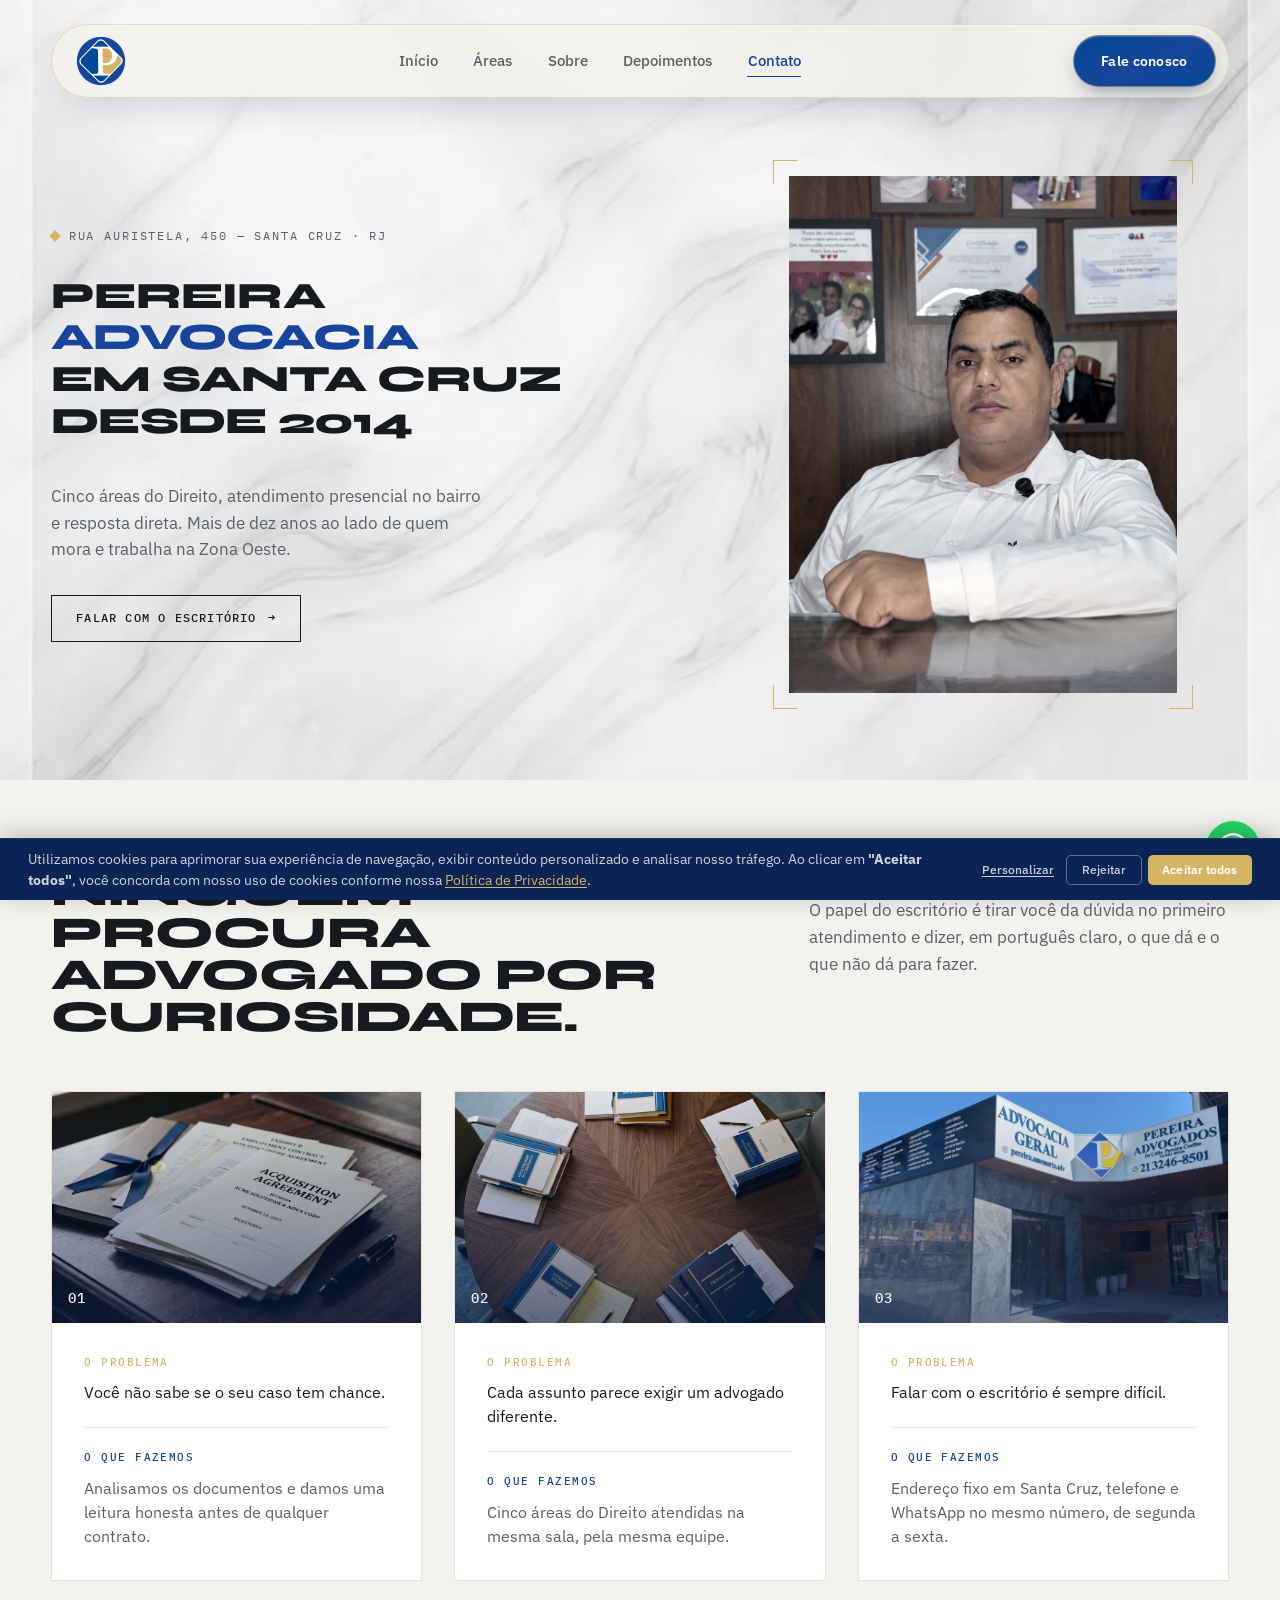
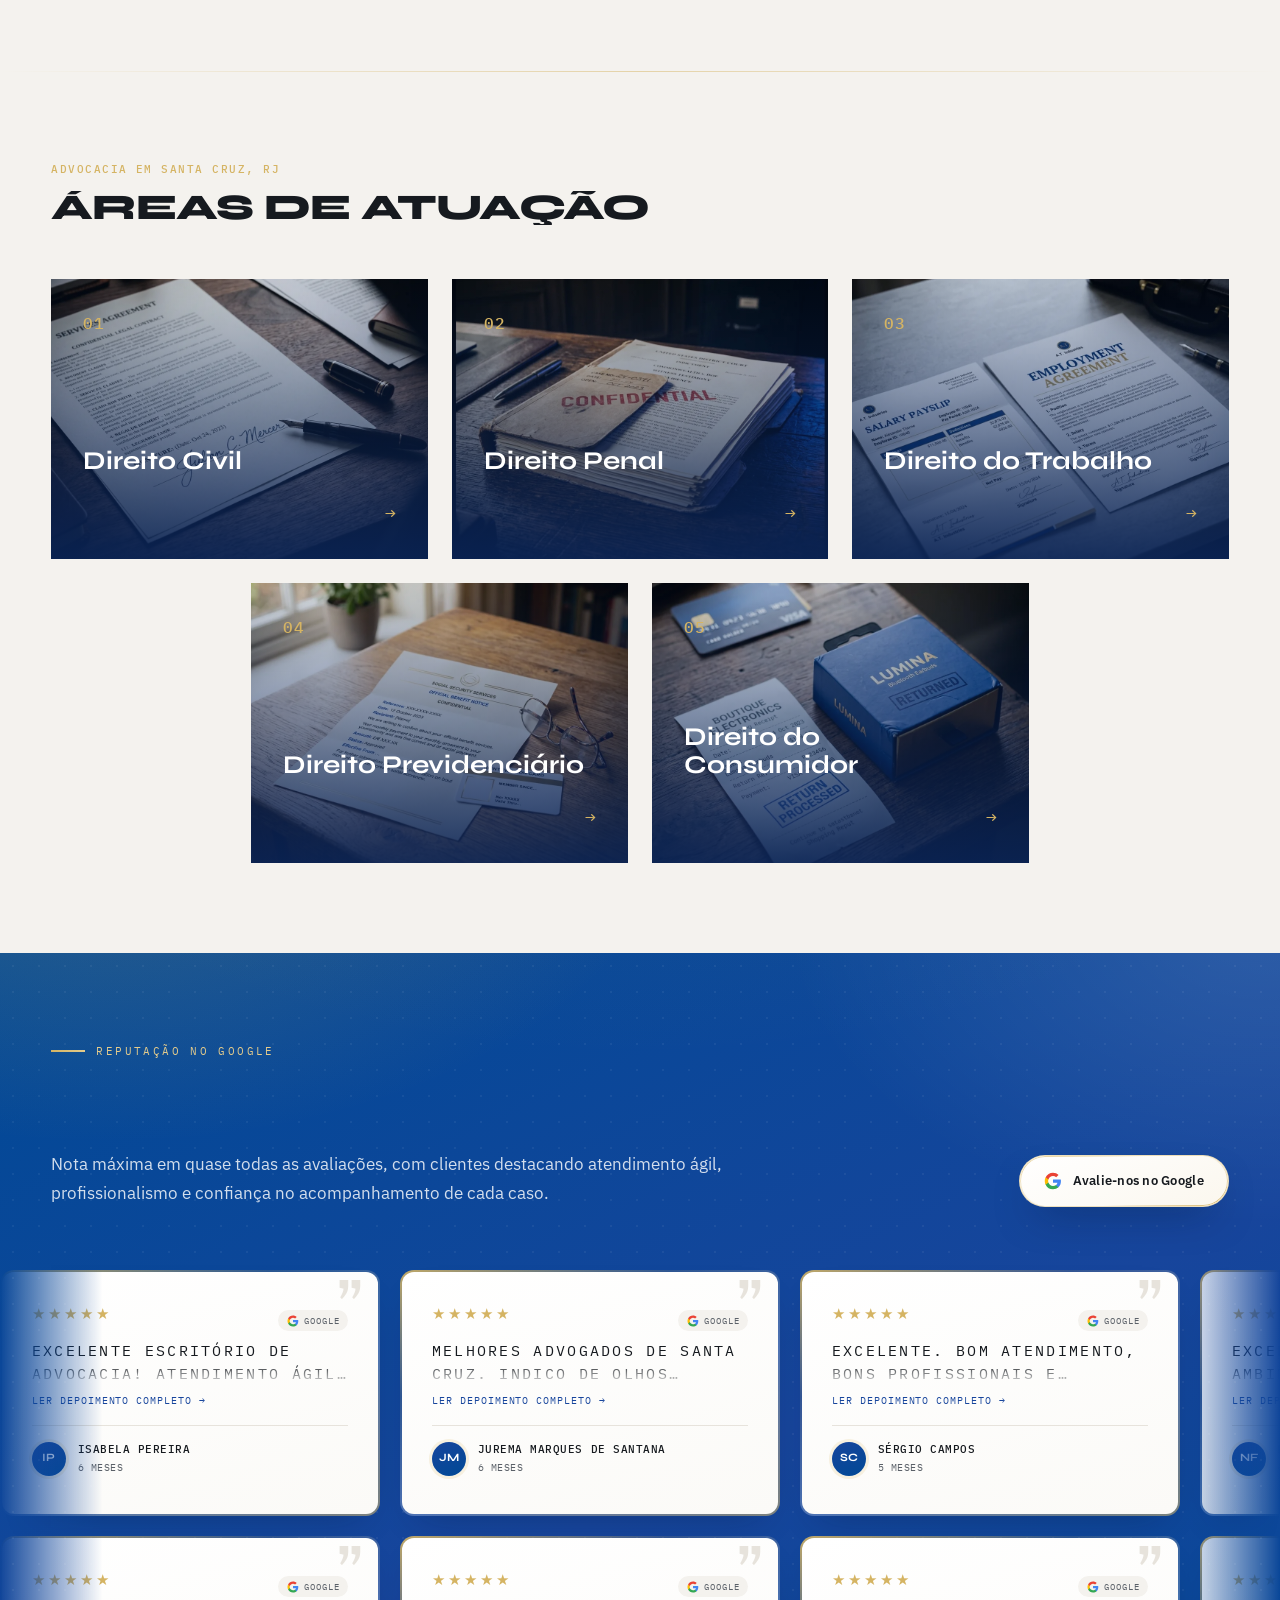
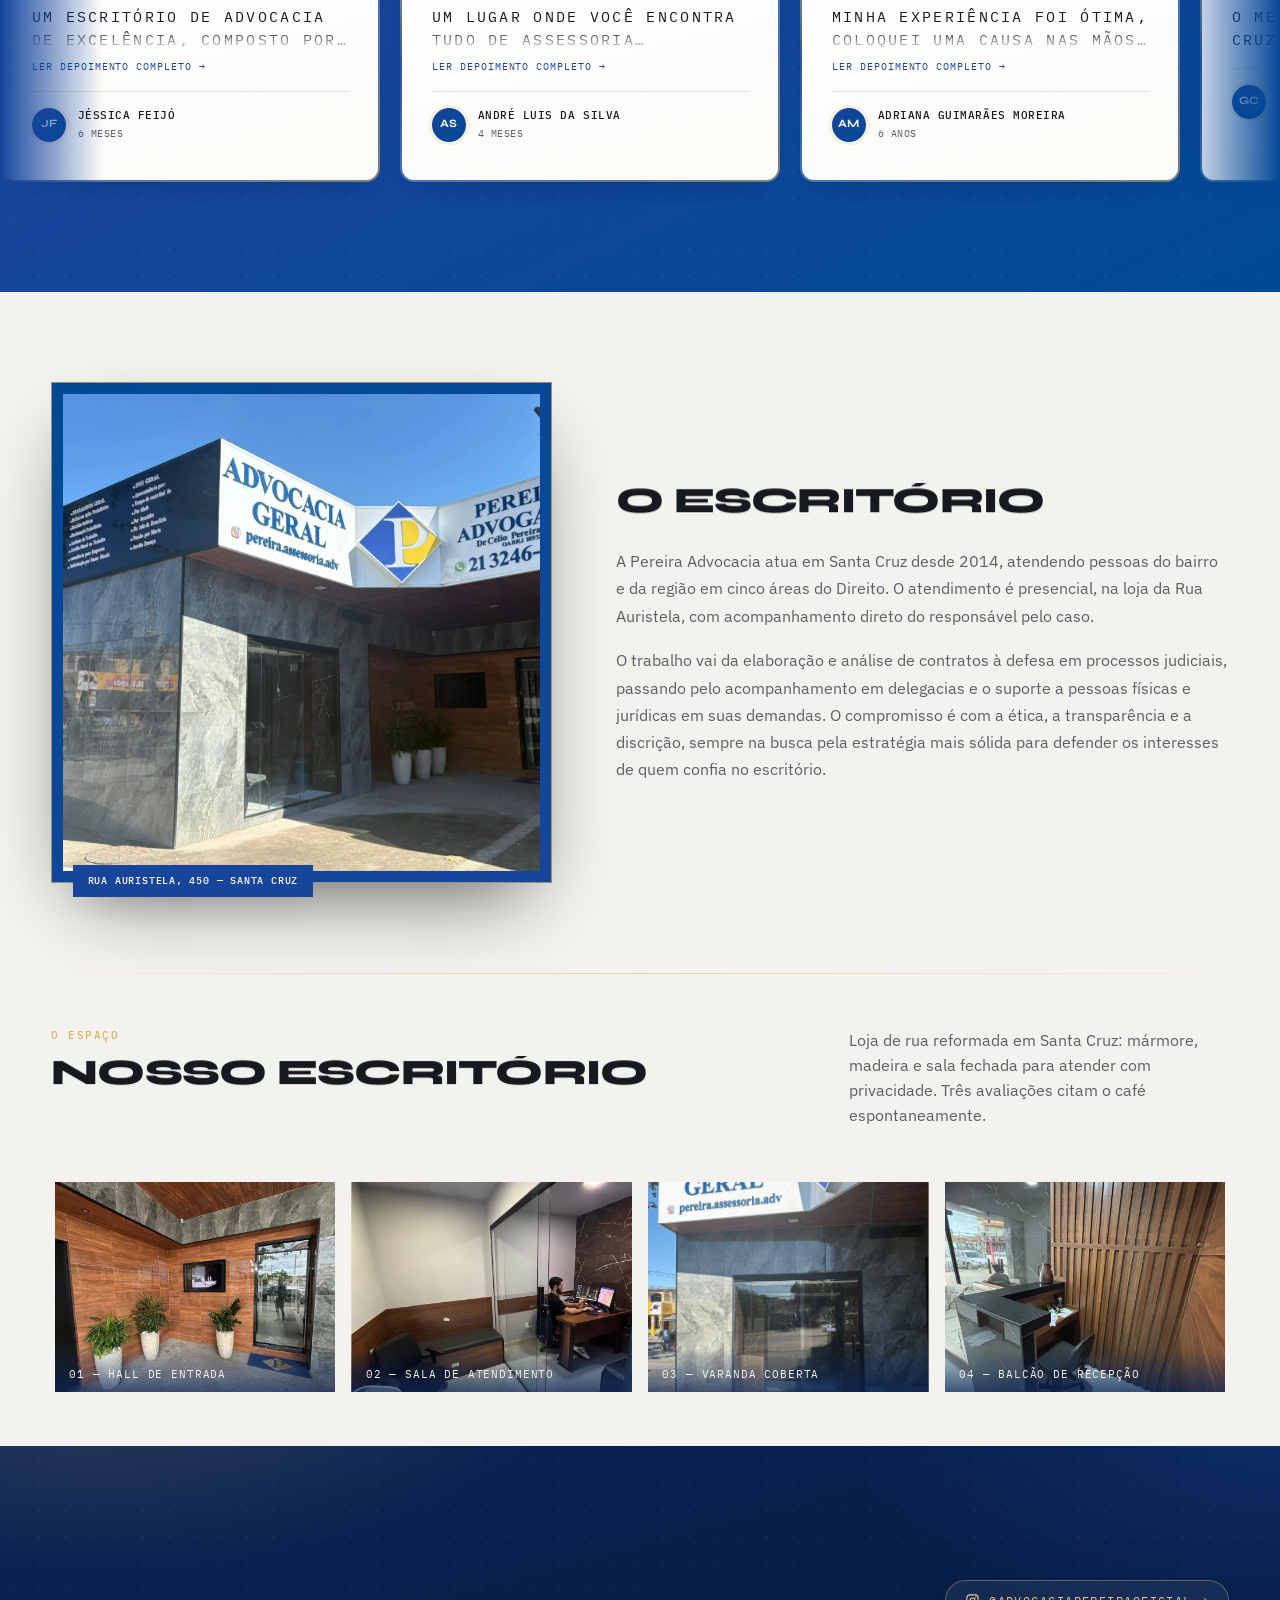
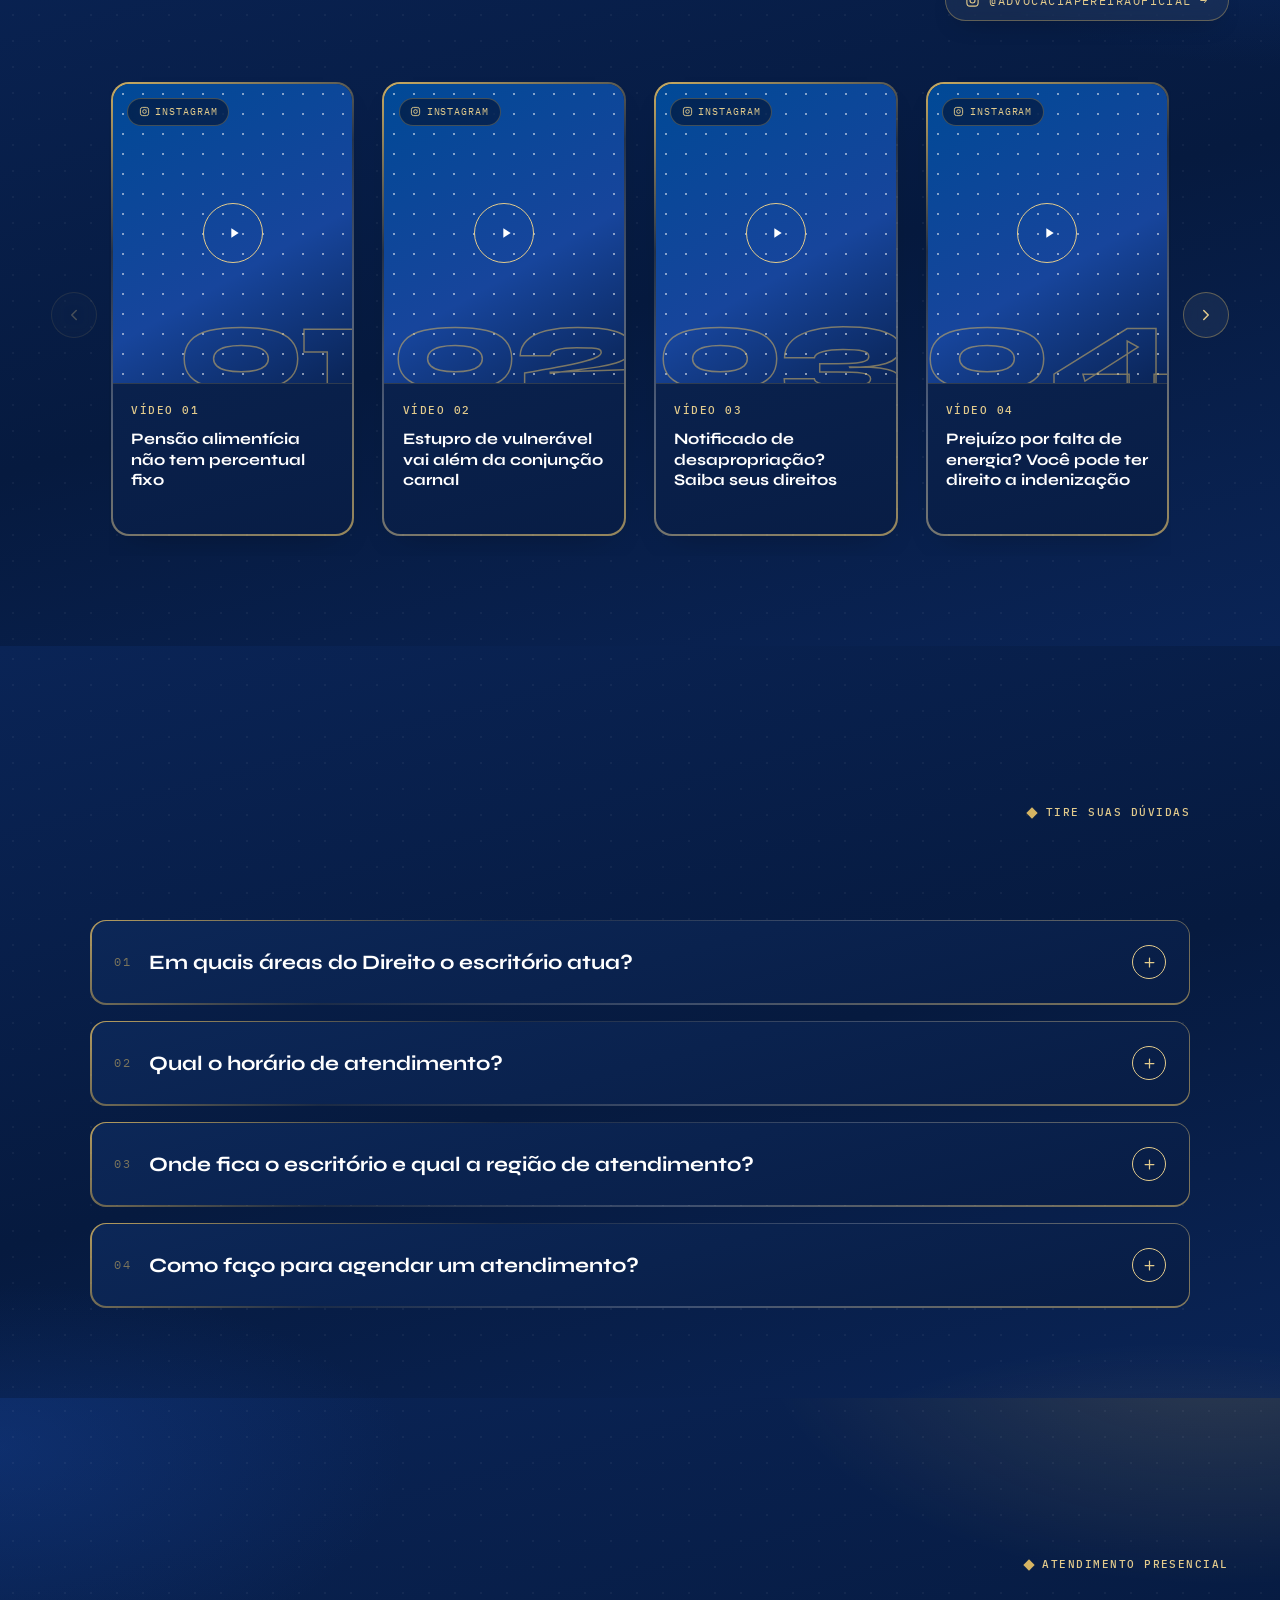
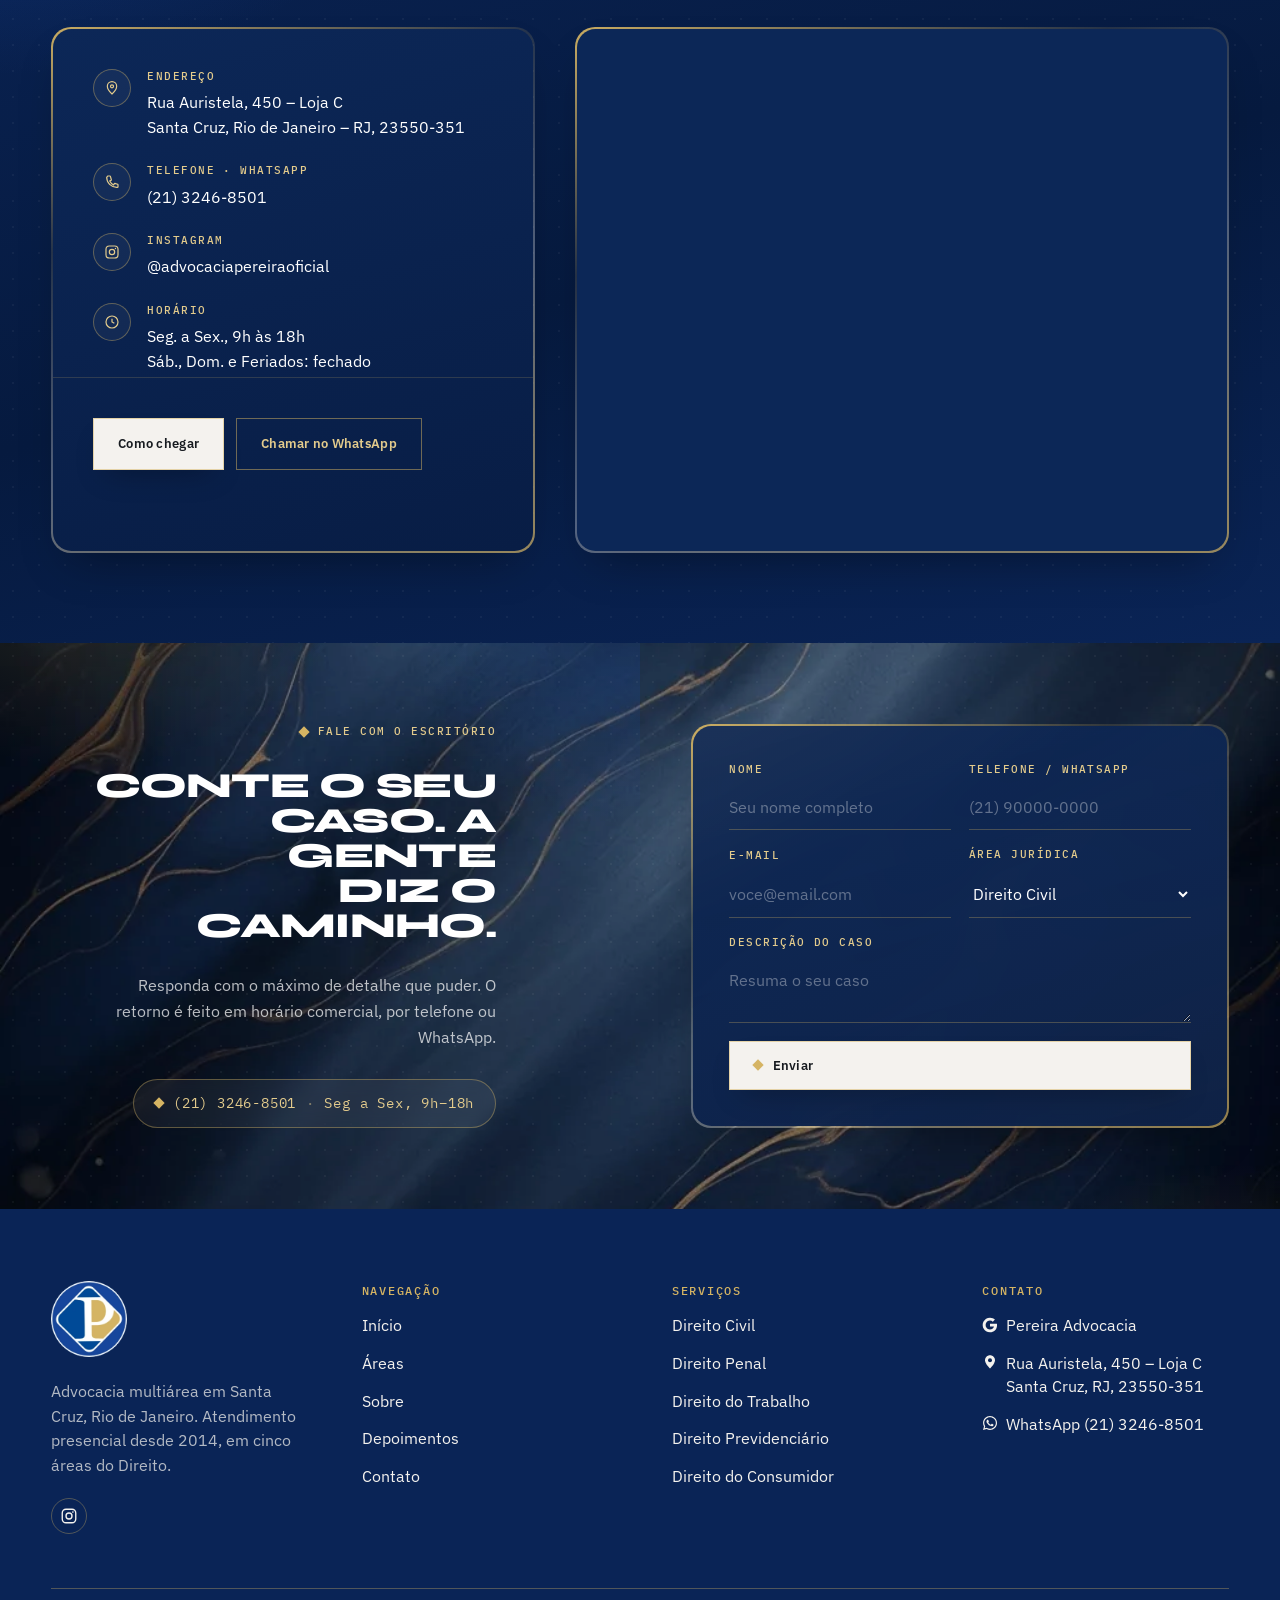
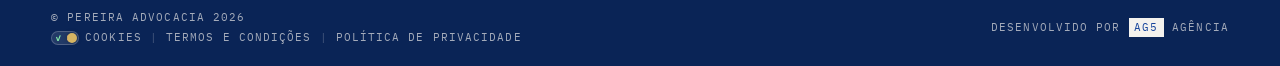
==== commit b45f84a0: "Adequa cookie banner ao padrão AG5 v3.0: remove título proibido, header do modal escuro com texto br" ====
--- a/index.html
+++ b/index.html
@@ -993,7 +993,6 @@
 <div id="ck-banner" class="ck-banner" role="dialog" aria-modal="true" aria-label="Aviso de cookies" aria-live="polite" aria-hidden="true">
   <div class="ck-banner__inner">
     <div class="ck-banner__content">
-      <h2 class="ck-banner__title">Valorizamos sua privacidade</h2>
       <p class="ck-banner__text">
         Utilizamos cookies para aprimorar sua experiência de navegação, exibir conteúdo
         personalizado e analisar nosso tráfego. Ao clicar em <strong>"Aceitar todos"</strong>,
--- a/style.css
+++ b/style.css
@@ -359,6 +359,10 @@
   position:relative;overflow:hidden;clip-path:inset(0 0 100% 0);background:var(--pedra-2);
   aspect-ratio:4/3;display:block;width:100%;
 }
+@media (min-width:768px){
+  .fotos{grid-template-columns:repeat(4,1fr);gap:clamp(.35rem,.8vw,.55rem)}
+  .foto{width:97.5%;margin:0 auto}
+}
 .foto.is-in{clip-path:inset(0 0 0 0);transition:clip-path 1000ms cubic-bezier(.65,0,.35,1)}
 .foto img{
   position:absolute;inset:0;z-index:0;display:block;
--- a/style.css
+++ b/style.css
@@ -359,6 +359,10 @@
   position:relative;overflow:hidden;clip-path:inset(0 0 100% 0);background:var(--pedra-2);
   aspect-ratio:4/3;display:block;width:100%;
 }
+@media (min-width:768px){
+  .fotos{grid-template-columns:repeat(4,1fr);gap:clamp(.35rem,.8vw,.55rem)}
+  .foto{width:97.5%;margin:0 auto}
+}
 .foto.is-in{clip-path:inset(0 0 0 0);transition:clip-path 1000ms cubic-bezier(.65,0,.35,1)}
 .foto img{
   position:absolute;inset:0;z-index:0;display:block;
--- a/cookie-banner.css
+++ b/cookie-banner.css
@@ -94,14 +94,6 @@
     min-width: 0;
 }
 
-.ck-banner__title {
-    font-size: 0.85rem;
-    font-weight: 600;
-    color: var(--ck-accent);
-    margin-bottom: 2px;
-    line-height: 1.3;
-}
-
 .ck-banner__text {
     font-size: 0.85rem;
     color: var(--ck-text-muted);
@@ -240,6 +232,7 @@
     justify-content: space-between;
     gap: 12px;
     padding: 14px 18px 11px;
+    background: var(--ck-bg);
     border-bottom: 1px solid var(--ck-modal-border);
     background: var(--ck-bg);
 }
@@ -247,7 +240,7 @@
 .ck-modal__title {
     font-size: 0.88rem;
     font-weight: 600;
-    color: var(--ck-accent);
+    color: var(--ck-text-primary);
     margin: 0;
     line-height: 1.3;
 }
--- a/cookie-banner.css
+++ b/cookie-banner.css
@@ -94,14 +94,6 @@
     min-width: 0;
 }
 
-.ck-banner__title {
-    font-size: 0.85rem;
-    font-weight: 600;
-    color: var(--ck-accent);
-    margin-bottom: 2px;
-    line-height: 1.3;
-}
-
 .ck-banner__text {
     font-size: 0.85rem;
     color: var(--ck-text-muted);
@@ -240,6 +232,7 @@
     justify-content: space-between;
     gap: 12px;
     padding: 14px 18px 11px;
+    background: var(--ck-bg);
     border-bottom: 1px solid var(--ck-modal-border);
     background: var(--ck-bg);
 }
@@ -247,7 +240,7 @@
 .ck-modal__title {
     font-size: 0.88rem;
     font-weight: 600;
-    color: var(--ck-accent);
+    color: var(--ck-text-primary);
     margin: 0;
     line-height: 1.3;
 }
